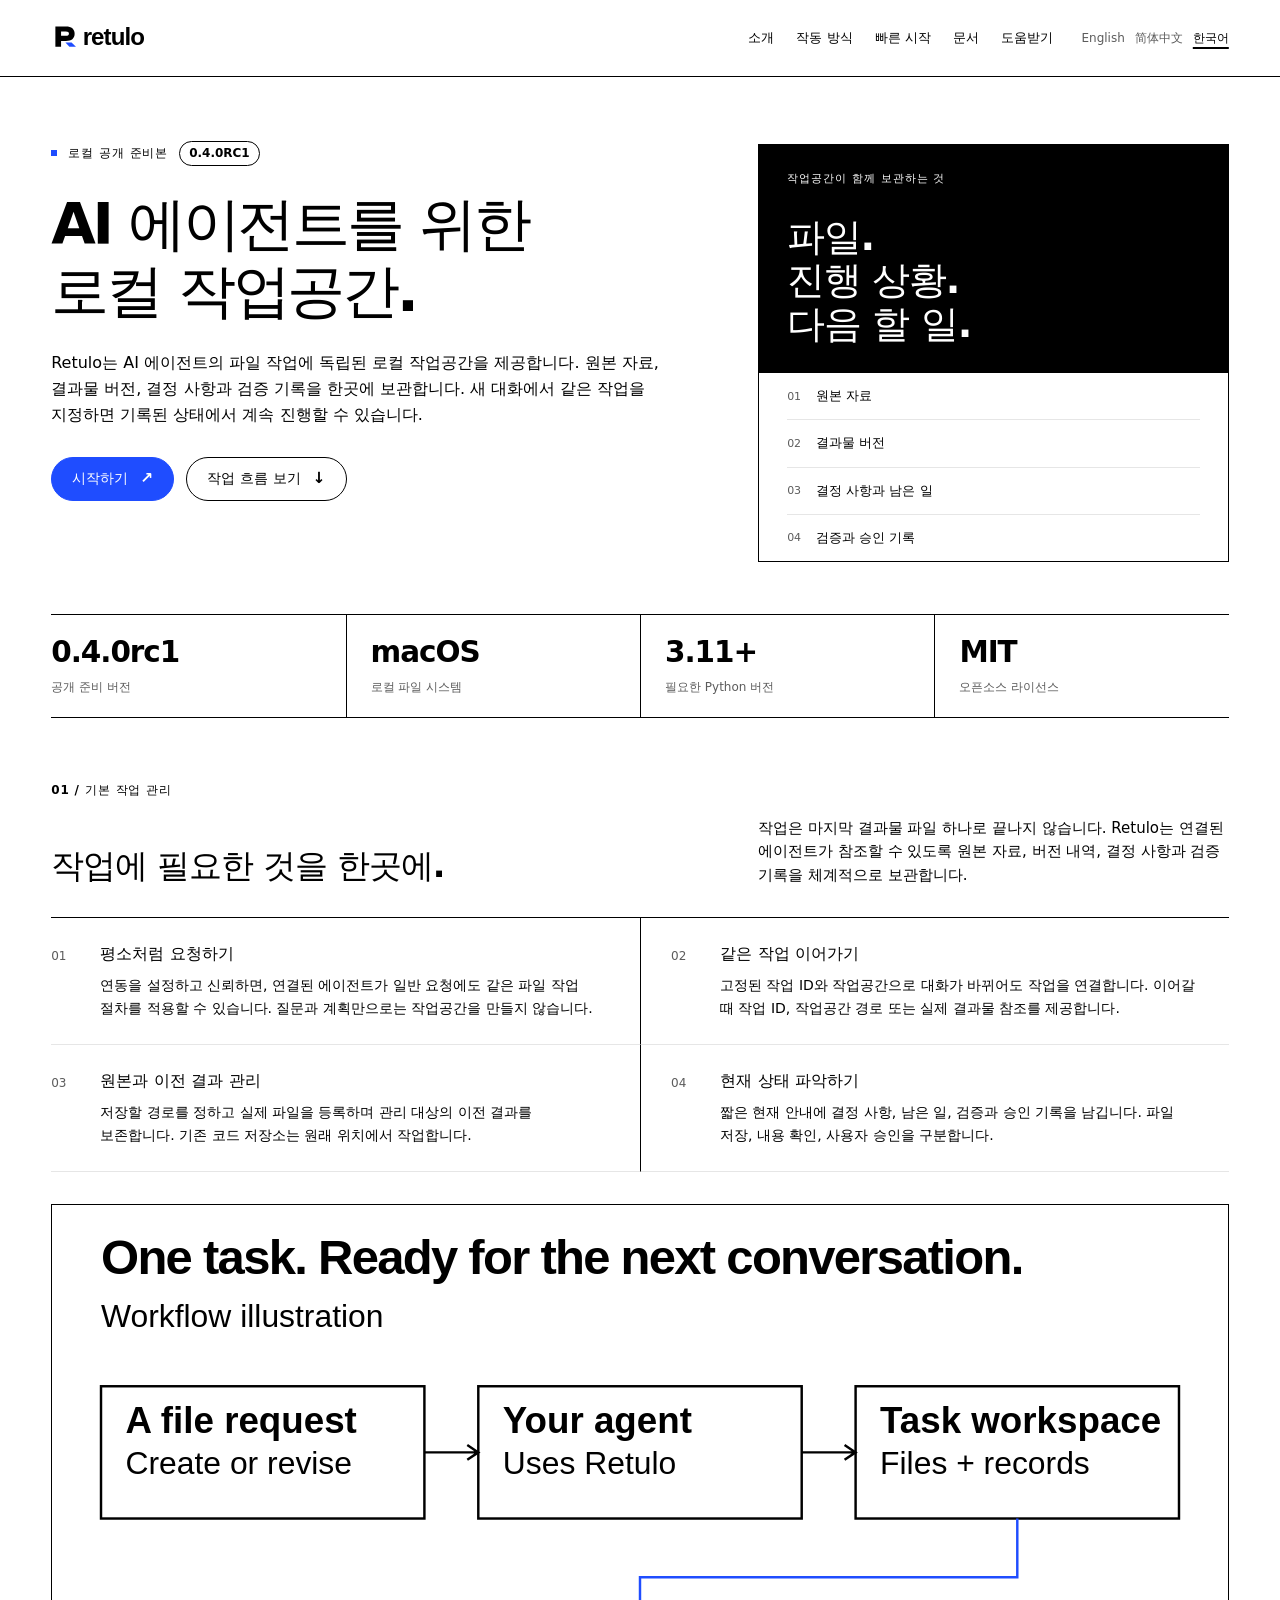
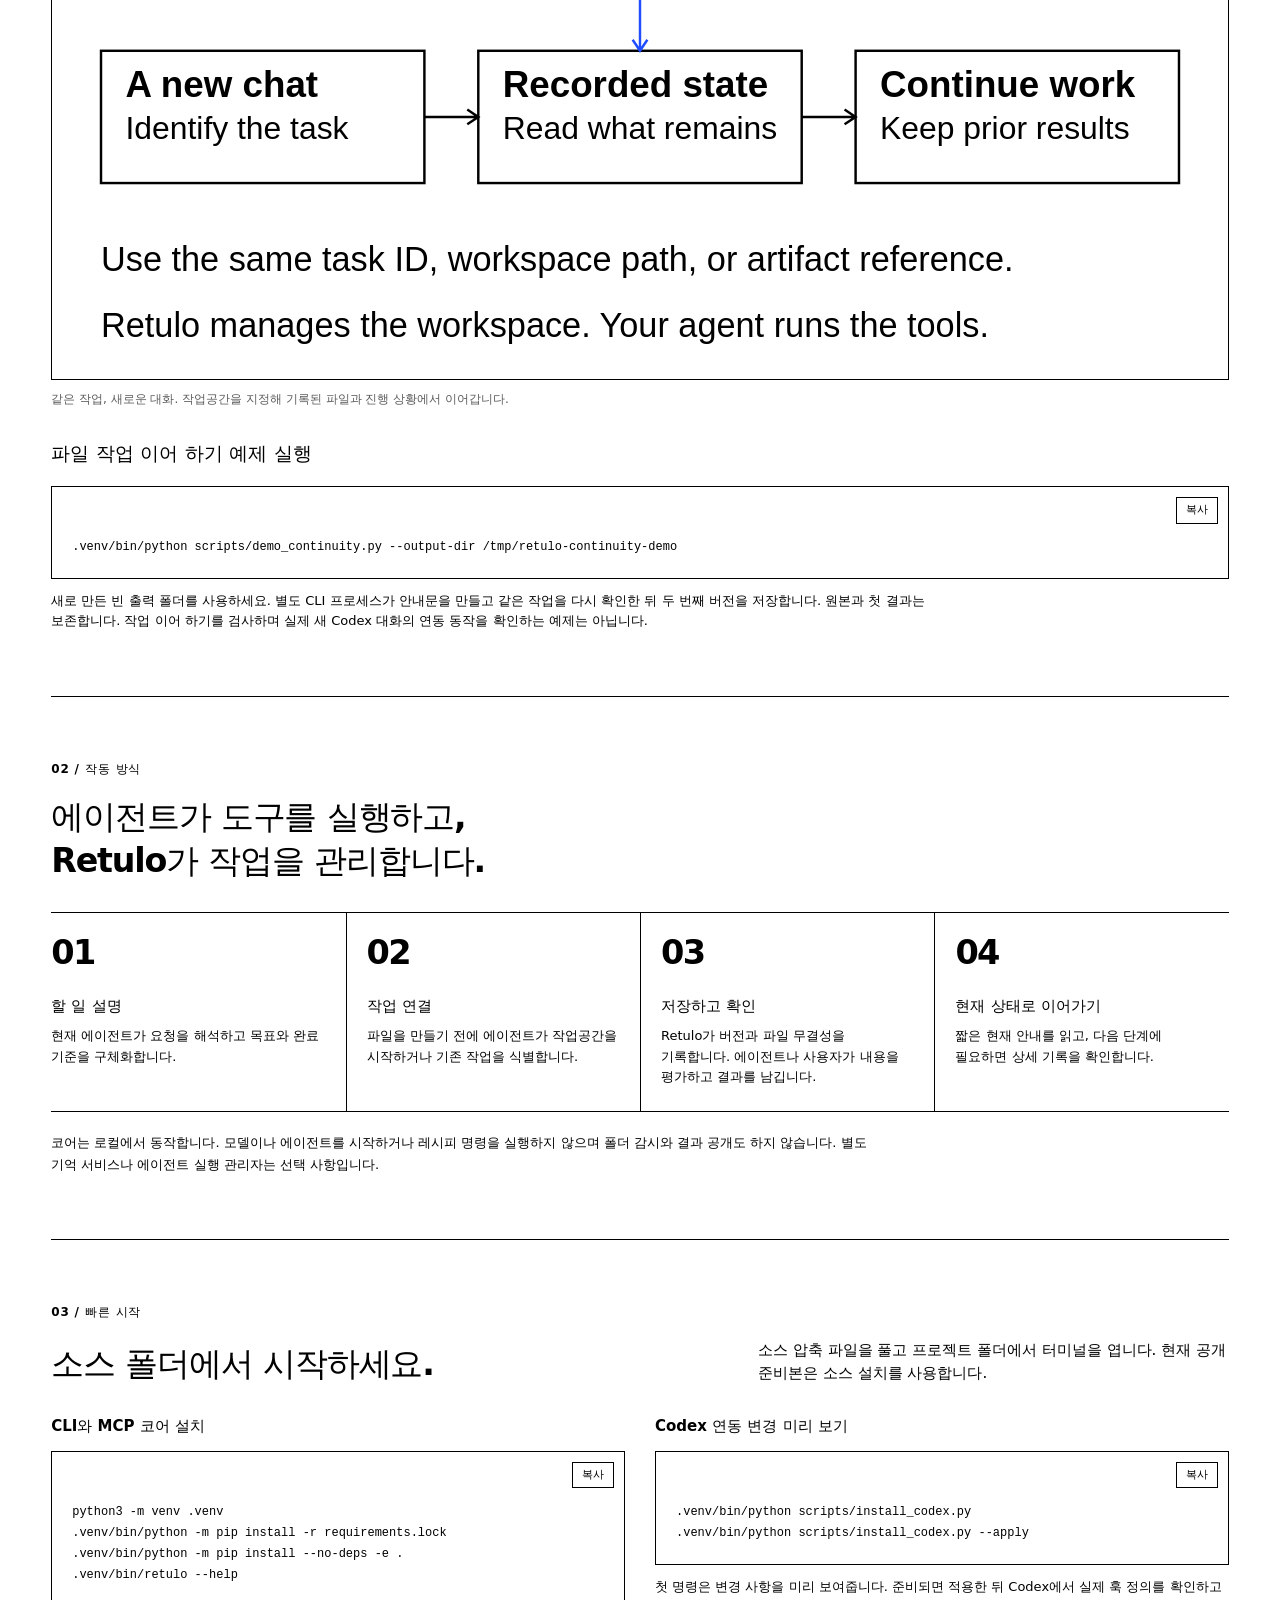
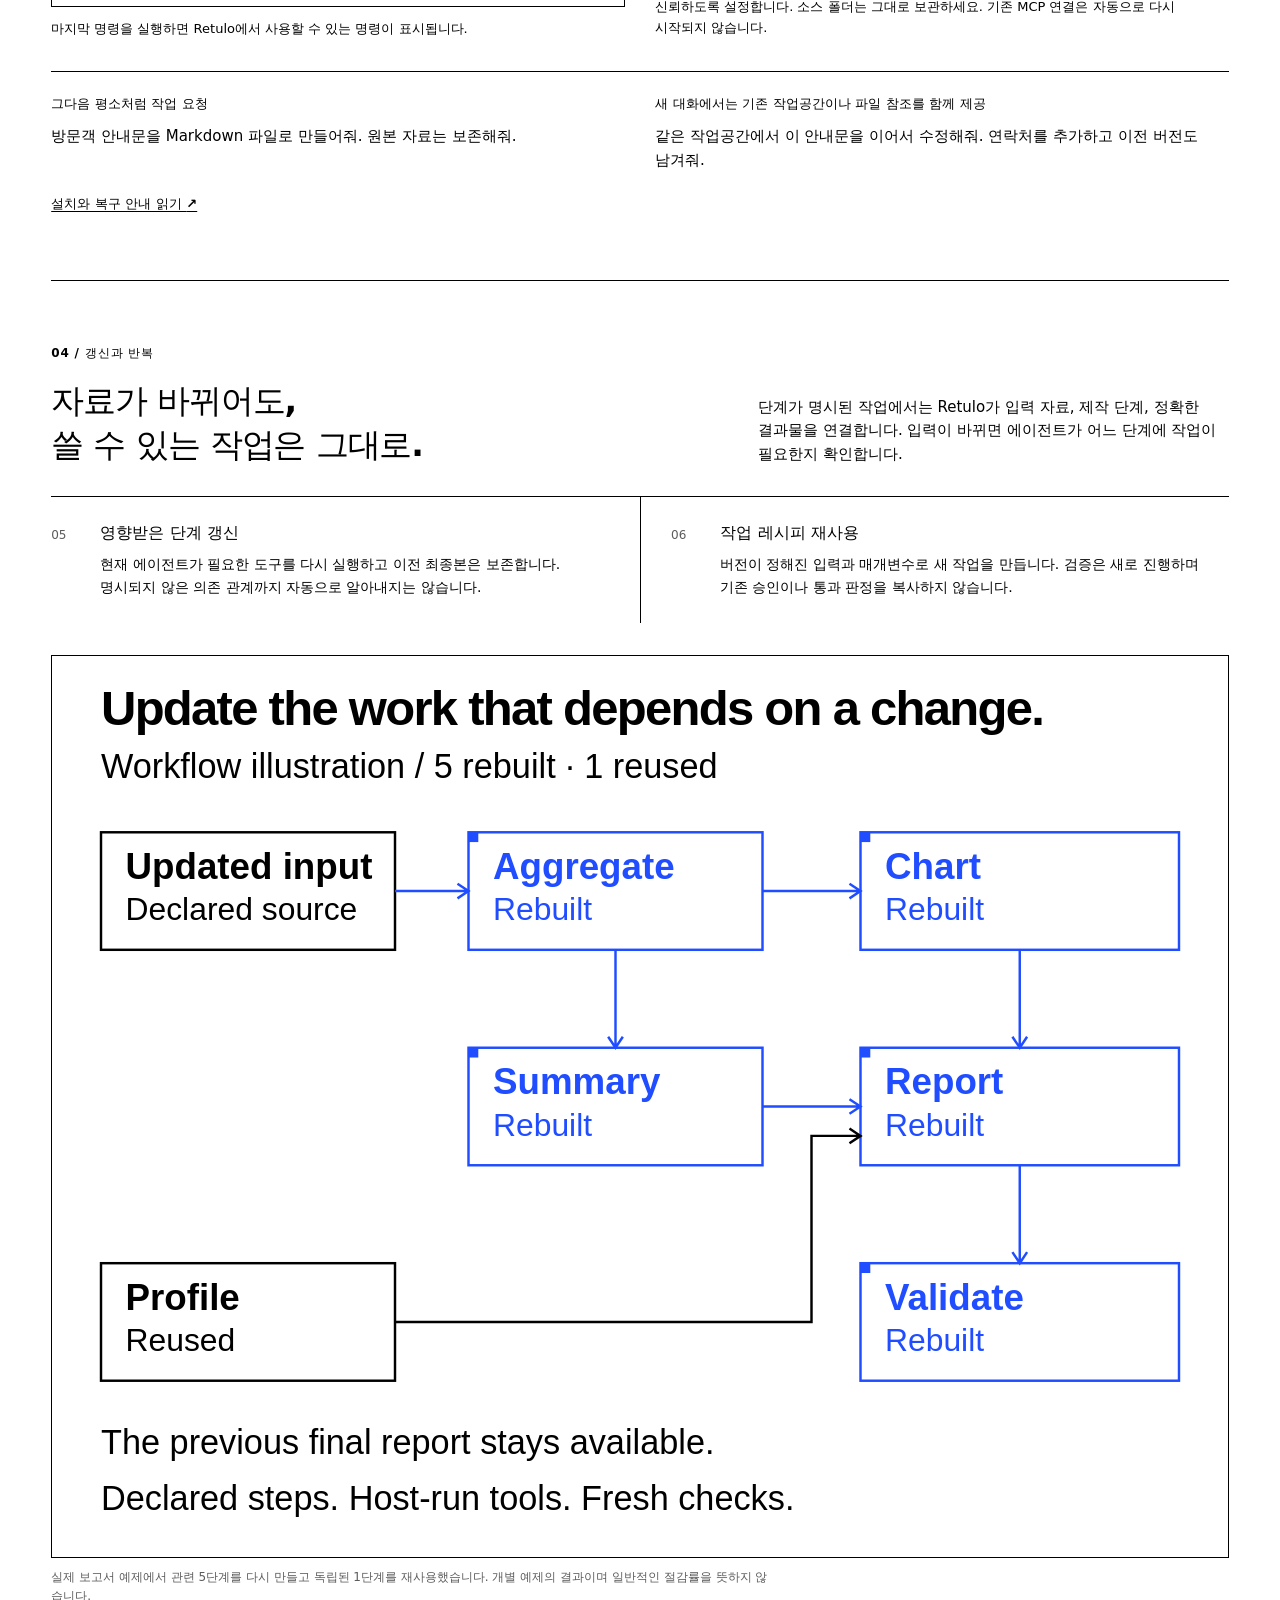
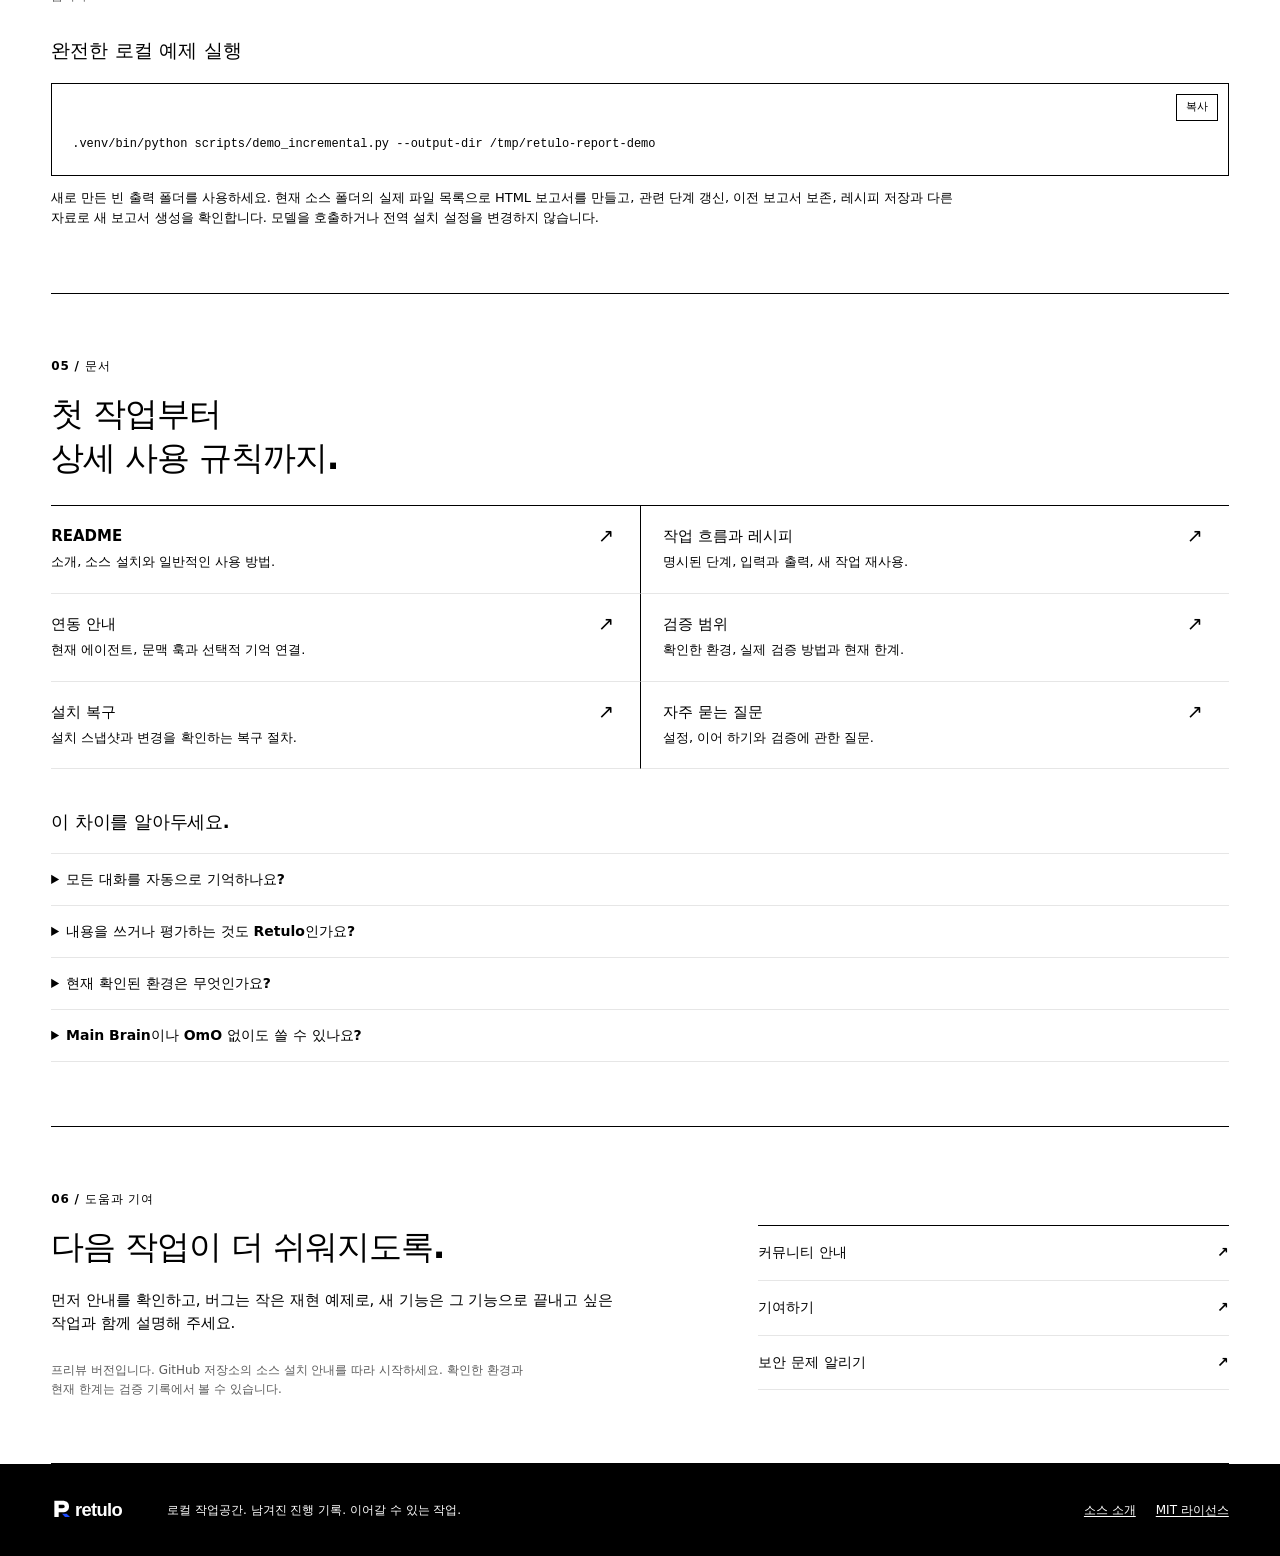
==== site/ko/index.html @ 85da5071 "Publish Retulo 0.4.0rc1: durable workspaces, incremental workflows and recipes" ====
<!doctype html>
<html lang="ko">
<head>
  <meta charset="utf-8">
  <meta name="viewport" content="width=device-width,initial-scale=1">
  <title>Retulo — AI 에이전트를 위한 로컬 작업공간</title>
  <meta name="description" content="원본 자료와 파일 버전, 결정 사항, 진행 기록을 함께 관리합니다. 새 대화에서 같은 작업을 이어가고 작업 절차를 갱신하거나 재사용합니다.">
  <meta name="color-scheme" content="light">
  <meta property="og:title" content="Retulo — AI 에이전트를 위한 로컬 작업공간">
  <meta property="og:description" content="원본 자료와 파일 버전, 결정 사항, 진행 기록을 함께 관리합니다. 새 대화에서 같은 작업을 이어가고 작업 절차를 갱신하거나 재사용합니다.">
  <meta property="og:type" content="website">
  <meta property="og:site_name" content="Retulo">
  <link rel="icon" type="image/svg+xml" href="../../assets/brand/symbol.svg">
  <link rel="stylesheet" href="../styles.css?v=859941131af3">
  <script defer src="../app.js?v=313cf9c6bd0a"></script>
</head>
<body>
<a class="skip-link" href="#main">본문으로 건너뛰기</a>
<header class="site-header"><div class="header-inner wrap">
  <a class="brand" href="#overview" aria-label="Retulo"><img src="../../assets/brand/wordmark-light.svg" alt="Retulo" width="126" height="36"></a>
  <nav class="top-nav" aria-label="소개"><a href="#overview">소개</a><a href="#how-it-works">작동 방식</a><a href="#quick-start">빠른 시작</a><a href="#documentation">문서</a><a href="#help">도움받기</a></nav>
  <nav class="languages" aria-label="Language"><a href="../index.html" lang="en" hreflang="en">English</a><a href="../zh-CN/index.html" lang="zh-CN" hreflang="zh-CN">简体中文</a><a href="../ko/index.html" lang="ko" hreflang="ko" aria-current="page">한국어</a></nav>
</div></header>
<main id="main" class="wrap">
  <section class="hero" id="overview" aria-labelledby="hero-title">
    <div><p class="eyebrow"><span class="status-dot" aria-hidden="true"></span>로컬 공개 준비본<span class="version-tag">0.4.0rc1</span></p>
      <h1 id="hero-title">AI 에이전트를 위한<br>로컬 작업공간.</h1><p class="hero-intro">Retulo는 AI 에이전트의 파일 작업에 독립된 로컬 작업공간을 제공합니다. 원본 자료, 결과물 버전, 결정 사항과 검증 기록을 한곳에 보관합니다. 새 대화에서 같은 작업을 지정하면 기록된 상태에서 계속 진행할 수 있습니다.</p>
      <div class="hero-actions"><a class="button primary" href="#quick-start">시작하기<span class="arrow" aria-hidden="true">↗</span></a><a class="button" href="#how-it-works">작업 흐름 보기<span class="arrow" aria-hidden="true">↓</span></a></div>
    </div>
    <aside class="workspace-ledger" aria-label="작업공간이 함께 보관하는 것"><div class="ledger-top"><p>작업공간이 함께 보관하는 것</p><h2>파일.<br>진행 상황.<br>다음 할 일.</h2></div><div class="ledger-lines"><div class="ledger-line"><span>01</span><span>원본 자료</span></div><div class="ledger-line"><span>02</span><span>결과물 버전</span></div><div class="ledger-line"><span>03</span><span>결정 사항과 남은 일</span></div><div class="ledger-line"><span>04</span><span>검증과 승인 기록</span></div></div></aside>
  </section>
  <div class="facts" aria-label="Retulo 0.4.0rc1"><div class="fact"><strong>0.4.0rc1</strong><span>공개 준비 버전</span></div><div class="fact"><strong>macOS</strong><span>로컬 파일 시스템</span></div><div class="fact"><strong>3.11+</strong><span>필요한 Python 버전</span></div><div class="fact"><strong>MIT</strong><span>오픈소스 라이선스</span></div></div>
  <section class="section" aria-labelledby="foundation-title">
    <p class="section-label">01 / 기본 작업 관리</p><div class="section-heading"><h2 id="foundation-title">작업에 필요한 것을 한곳에.</h2><p>작업은 마지막 결과물 파일 하나로 끝나지 않습니다. Retulo는 연결된 에이전트가 참조할 수 있도록 원본 자료, 버전 내역, 결정 사항과 검증 기록을 체계적으로 보관합니다.</p></div>
    <div class="features"><article class="feature"><span class="feature-number">01</span><div><h3>평소처럼 요청하기</h3><p>연동을 설정하고 신뢰하면, 연결된 에이전트가 일반 요청에도 같은 파일 작업 절차를 적용할 수 있습니다. 질문과 계획만으로는 작업공간을 만들지 않습니다.</p></div></article><article class="feature"><span class="feature-number">02</span><div><h3>같은 작업 이어가기</h3><p>고정된 작업 ID와 작업공간으로 대화가 바뀌어도 작업을 연결합니다. 이어갈 때 작업 ID, 작업공간 경로 또는 실제 결과물 참조를 제공합니다.</p></div></article><article class="feature"><span class="feature-number">03</span><div><h3>원본과 이전 결과 관리</h3><p>저장할 경로를 정하고 실제 파일을 등록하며 관리 대상의 이전 결과를 보존합니다. 기존 코드 저장소는 원래 위치에서 작업합니다.</p></div></article><article class="feature"><span class="feature-number">04</span><div><h3>현재 상태 파악하기</h3><p>짧은 현재 안내에 결정 사항, 남은 일, 검증과 승인 기록을 남깁니다. 파일 저장, 내용 확인, 사용자 승인을 구분합니다.</p></div></article></div>
    <figure class="diagram"><img src="../../assets/demo/continuity.svg" alt="에이전트가 같은 작업이나 작업공간을 지정해 새 대화에서도 원본 자료, 결과물 버전과 진행 기록을 이어 사용하는 흐름." loading="lazy"><figcaption>같은 작업, 새로운 대화. 작업공간을 지정해 기록된 파일과 진행 상황에서 이어갑니다.</figcaption></figure>
    <div class="demo-code"><h3>파일 작업 이어 하기 예제 실행</h3><div class="code-frame">
      <button class="copy-button" type="button" data-copy="continuity-code" data-label="복사" data-copied="복사됨" data-failed="아래 명령을 선택해 복사하세요." hidden>복사</button>
      <pre><code id="continuity-code">.venv/bin/python scripts/demo_continuity.py --output-dir /tmp/retulo-continuity-demo</code></pre>
    </div><p>새로 만든 빈 출력 폴더를 사용하세요. 별도 CLI 프로세스가 안내문을 만들고 같은 작업을 다시 확인한 뒤 두 번째 버전을 저장합니다. 원본과 첫 결과는 보존합니다. 작업 이어 하기를 검사하며 실제 새 Codex 대화의 연동 동작을 확인하는 예제는 아닙니다.</p></div>
  </section>
  <section class="section" id="how-it-works" aria-labelledby="how-title">
    <p class="section-label">02 / 작동 방식</p><h2 class="single-heading" id="how-title">에이전트가 도구를 실행하고,<br>Retulo가 작업을 관리합니다.</h2><div class="how-steps"><article class="how-step"><span>01</span><h3>할 일 설명</h3><p>현재 에이전트가 요청을 해석하고 목표와 완료 기준을 구체화합니다.</p></article><article class="how-step"><span>02</span><h3>작업 연결</h3><p>파일을 만들기 전에 에이전트가 작업공간을 시작하거나 기존 작업을 식별합니다.</p></article><article class="how-step"><span>03</span><h3>저장하고 확인</h3><p>Retulo가 버전과 파일 무결성을 기록합니다. 에이전트나 사용자가 내용을 평가하고 결과를 남깁니다.</p></article><article class="how-step"><span>04</span><h3>현재 상태로 이어가기</h3><p>짧은 현재 안내를 읽고, 다음 단계에 필요하면 상세 기록을 확인합니다.</p></article></div><p class="note">코어는 로컬에서 동작합니다. 모델이나 에이전트를 시작하거나 레시피 명령을 실행하지 않으며 폴더 감시와 결과 공개도 하지 않습니다. 별도 기억 서비스나 에이전트 실행 관리자는 선택 사항입니다.</p>
  </section>
  <section class="section" id="quick-start" aria-labelledby="quick-title">
    <p class="section-label">03 / 빠른 시작</p><div class="section-heading"><h2 id="quick-title">소스 폴더에서 시작하세요.</h2><p>소스 압축 파일을 풀고 프로젝트 폴더에서 터미널을 엽니다. 현재 공개 준비본은 소스 설치를 사용합니다.</p></div>
    <div class="quickstart-grid"><div class="code-section"><h3>CLI와 MCP 코어 설치</h3><div class="code-frame">
      <button class="copy-button" type="button" data-copy="install-code" data-label="복사" data-copied="복사됨" data-failed="아래 명령을 선택해 복사하세요." hidden>복사</button>
      <pre><code id="install-code">python3 -m venv .venv
.venv/bin/python -m pip install -r requirements.lock
.venv/bin/python -m pip install --no-deps -e .
.venv/bin/retulo --help</code></pre>
    </div><p>마지막 명령을 실행하면 Retulo에서 사용할 수 있는 명령이 표시됩니다.</p></div><div class="code-section"><h3>Codex 연동 변경 미리 보기</h3><div class="code-frame">
      <button class="copy-button" type="button" data-copy="connect-code" data-label="복사" data-copied="복사됨" data-failed="아래 명령을 선택해 복사하세요." hidden>복사</button>
      <pre><code id="connect-code">.venv/bin/python scripts/install_codex.py
.venv/bin/python scripts/install_codex.py --apply</code></pre>
    </div><p>첫 명령은 변경 사항을 미리 보여줍니다. 준비되면 적용한 뒤 Codex에서 실제 훅 정의를 확인하고 신뢰하도록 설정합니다. 소스 폴더는 그대로 보관하세요. 기존 MCP 연결은 자동으로 다시 시작되지 않습니다.</p></div></div>
    <div class="request-examples"><div><h3>그다음 평소처럼 작업 요청</h3><blockquote>방문객 안내문을 Markdown 파일로 만들어줘. 원본 자료는 보존해줘.</blockquote></div><div><h3>새 대화에서는 기존 작업공간이나 파일 참조를 함께 제공</h3><blockquote>같은 작업공간에서 이 안내문을 이어서 수정해줘. 연락처를 추가하고 이전 버전도 남겨줘.</blockquote></div></div>
    <a class="text-link" href="../../docs/RESTORE.md">설치와 복구 안내 읽기 <span aria-hidden="true">↗</span></a>
  </section>
  <section class="section" id="examples" aria-labelledby="workflow-title">
    <p class="section-label">04 / 갱신과 반복</p><div class="section-heading"><h2 id="workflow-title">자료가 바뀌어도,<br>쓸 수 있는 작업은 그대로.</h2><p>단계가 명시된 작업에서는 Retulo가 입력 자료, 제작 단계, 정확한 결과물을 연결합니다. 입력이 바뀌면 에이전트가 어느 단계에 작업이 필요한지 확인합니다.</p></div>
    <div class="features workflow-features"><article class="feature"><span class="feature-number">05</span><div><h3>영향받은 단계 갱신</h3><p>현재 에이전트가 필요한 도구를 다시 실행하고 이전 최종본은 보존합니다. 명시되지 않은 의존 관계까지 자동으로 알아내지는 않습니다.</p></div></article><article class="feature"><span class="feature-number">06</span><div><h3>작업 레시피 재사용</h3><p>버전이 정해진 입력과 매개변수로 새 작업을 만듭니다. 검증은 새로 진행하며 기존 승인이나 통과 판정을 복사하지 않습니다.</p></div></article></div>
    <figure class="diagram"><img src="../../assets/demo/workflow.svg" alt="명시된 입력 변경으로 연결된 작업 단계가 갱신되고 독립된 단계는 재사용되며 이전 보고서도 보존되는 흐름." loading="lazy"><figcaption>실제 보고서 예제에서 관련 5단계를 다시 만들고 독립된 1단계를 재사용했습니다. 개별 예제의 결과이며 일반적인 절감률을 뜻하지 않습니다.</figcaption></figure>
    <div class="demo-code"><h3>완전한 로컬 예제 실행</h3><div class="code-frame">
      <button class="copy-button" type="button" data-copy="demo-code" data-label="복사" data-copied="복사됨" data-failed="아래 명령을 선택해 복사하세요." hidden>복사</button>
      <pre><code id="demo-code">.venv/bin/python scripts/demo_incremental.py --output-dir /tmp/retulo-report-demo</code></pre>
    </div><p>새로 만든 빈 출력 폴더를 사용하세요. 현재 소스 폴더의 실제 파일 목록으로 HTML 보고서를 만들고, 관련 단계 갱신, 이전 보고서 보존, 레시피 저장과 다른 자료로 새 보고서 생성을 확인합니다. 모델을 호출하거나 전역 설치 설정을 변경하지 않습니다.</p></div>
  </section>
  <section class="section" id="documentation" aria-labelledby="docs-title">
    <p class="section-label">05 / 문서</p><h2 class="single-heading" id="docs-title">첫 작업부터<br>상세 사용 규칙까지.</h2>
    <ul class="document-list"><li><a href="../../README.ko.md"><span><strong>README</strong><small>소개, 소스 설치와 일반적인 사용 방법.</small></span><span class="arrow" aria-hidden="true">↗</span></a></li><li><a href="../../docs/WORKFLOWS.md"><span><strong>작업 흐름과 레시피</strong><small>명시된 단계, 입력과 출력, 새 작업 재사용.</small></span><span class="arrow" aria-hidden="true">↗</span></a></li><li><a href="../../docs/INTEGRATIONS.md"><span><strong>연동 안내</strong><small>현재 에이전트, 문맥 훅과 선택적 기억 연결.</small></span><span class="arrow" aria-hidden="true">↗</span></a></li><li><a href="../../docs/QUALIFICATION.md"><span><strong>검증 범위</strong><small>확인한 환경, 실제 검증 방법과 현재 한계.</small></span><span class="arrow" aria-hidden="true">↗</span></a></li><li><a href="../../docs/RESTORE.md"><span><strong>설치 복구</strong><small>설치 스냅샷과 변경을 확인하는 복구 절차.</small></span><span class="arrow" aria-hidden="true">↗</span></a></li><li><a href="../../docs/FAQ.md"><span><strong>자주 묻는 질문</strong><small>설정, 이어 하기와 검증에 관한 질문.</small></span><span class="arrow" aria-hidden="true">↗</span></a></li></ul><div class="faq"><h3>이 차이를 알아두세요.</h3><details><summary>모든 대화를 자동으로 기억하나요?</summary><p>Retulo는 관리하는 작업, 파일과 진행 상황을 기록합니다. 다른 대화에서 이어갈 때 같은 작업이나 작업공간을 지정합니다. 코어가 전달받지 않은 대화를 복원하지는 않습니다.</p></details><details><summary>내용을 쓰거나 평가하는 것도 Retulo인가요?</summary><p>현재 에이전트가 요청을 해석하고 도구를 실행합니다. Retulo는 작업공간을 관리하고 파일 무결성, 검증과 승인을 기록합니다. 검증 기록만으로 내용의 품질이 보장되는 것은 아닙니다.</p></details><details><summary>현재 확인된 환경은 무엇인가요?</summary><p>macOS의 로컬 파일 시스템과 Python 3.11 이상이 검증 대상입니다. 다른 운영체제, 네트워크 저장소, 여러 호스트와 다른 클라이언트는 별도 검증이 필요합니다.</p></details><details><summary>Main Brain이나 OmO 없이도 쓸 수 있나요?</summary><p>네. 코어는 기억 서비스나 별도의 에이전트 실행 관리자 없이 사용할 수 있습니다. 이들은 선택적인 연결입니다.</p></details></div>
  </section>
  <section class="section" id="help" aria-labelledby="help-title">
    <p class="section-label">06 / 도움과 기여</p><div class="help-layout"><div><h2 class="single-heading" id="help-title">다음 작업이 더 쉬워지도록.</h2><p>먼저 안내를 확인하고, 버그는 작은 재현 예제로, 새 기능은 그 기능으로 끝내고 싶은 작업과 함께 설명해 주세요.</p><p class="publication-note">프리뷰 버전입니다. GitHub 저장소의 소스 설치 안내를 따라 시작하세요. 확인한 환경과 현재 한계는 검증 기록에서 볼 수 있습니다.</p></div><nav class="help-links" aria-label="도움받기"><a href="../../docs/COMMUNITY.md">커뮤니티 안내<span aria-hidden="true">↗</span></a><a href="../../CONTRIBUTING.md">기여하기<span aria-hidden="true">↗</span></a><a href="../../SECURITY.md">보안 문제 알리기<span aria-hidden="true">↗</span></a></nav></div>
  </section>
</main>
<footer class="site-footer"><div class="footer-inner wrap"><div class="footer-brand"><img src="../../assets/brand/wordmark-dark.svg" alt="Retulo" width="96" height="30"><p>로컬 작업공간. 남겨진 진행 기록. 이어갈 수 있는 작업.</p></div><div class="footer-links"><a href="../../README.md">소스 소개</a><a href="../../LICENSE">MIT 라이선스</a></div></div></footer>
<p class="visually-hidden" id="copy-status" role="status" aria-live="polite"></p>
</body>
</html>
---- site/styles.css ----
:root{color-scheme:light;--paper:#fff;--ink:#000;--muted:#5c5c5c;--signal:#1f4dff;--rule:#000;--soft-rule:#e6e6e6;font-family:Inter,-apple-system,BlinkMacSystemFont,"Segoe UI","Noto Sans SC","Apple SD Gothic Neo",system-ui,sans-serif;font-synthesis:none;font-size:16px;line-height:1.55}*{box-sizing:border-box}html{scroll-behavior:smooth;scroll-padding-top:6rem}body{margin:0;background:var(--paper);color:var(--ink)}a{color:inherit;text-decoration-thickness:1px;text-underline-offset:.2em}a:hover{text-decoration-color:var(--signal)}button,input{font:inherit}button,a{-webkit-tap-highlight-color:transparent}a:focus-visible,button:focus-visible,summary:focus-visible{outline:3px solid var(--signal);outline-offset:5px}img{max-width:100%;height:auto;display:block}.wrap{width:min(1240px,100% - clamp(40px,8vw,112px));margin-inline:auto}.skip-link{position:absolute;left:20px;top:-100px;z-index:9;background:var(--paper);border:1px solid var(--ink);padding:10px 16px}.skip-link:focus{top:10px}.site-header{border-bottom:1px solid var(--rule);background:var(--paper)}.header-inner{min-height:76px;display:flex;align-items:center;gap:28px}.brand{width:126px;flex:0 0 126px;text-decoration:none}.brand img{width:126px;max-height:36px}.top-nav{display:flex;align-items:center;gap:22px;margin-left:auto;font-size:.8125rem;font-weight:600;white-space:nowrap}.top-nav a{text-decoration:none}.top-nav a:hover{color:var(--signal)}.languages{display:flex;gap:10px;font-size:.75rem;white-space:nowrap}.languages a{padding:5px 0;text-decoration:none;color:var(--muted)}.languages a[aria-current=page]{color:var(--ink);text-decoration:underline;text-decoration-thickness:2px;text-underline-offset:5px}.hero{display:grid;grid-template-columns:minmax(0,7fr) minmax(0,5fr);gap:48px;align-items:start;padding-block:64px 52px}.eyebrow,.section-label{font-size:.75rem;line-height:1.4;font-weight:650;letter-spacing:.07em;text-transform:uppercase}.eyebrow{display:flex;align-items:center;gap:11px;margin:0 0 25px}.status-dot{width:6px;height:6px;background:var(--signal);display:inline-block}.version-tag{border:1px solid var(--ink);border-radius:999px;padding:3px 9px;letter-spacing:0;font-variant-numeric:tabular-nums}.hero h1{font-size:clamp(2.4rem,4.5vw,4rem);letter-spacing:-.045em;line-height:1.05;font-weight:700;margin:0 0 24px;max-width:13ch}.hero-intro{font-size:1rem;line-height:1.65;max-width:62ch;margin:0}.hero-actions{display:flex;flex-wrap:wrap;gap:12px;margin-top:28px}.button{display:inline-flex;align-items:center;justify-content:center;gap:12px;min-height:44px;padding:10px 20px;border:1px solid var(--ink);border-radius:999px;text-decoration:none;font-size:.875rem;font-weight:600;line-height:1.4;transition:background-color 120ms ease-out,color 120ms ease-out}.button:hover{background:var(--ink);color:var(--paper);text-decoration:none}.button.primary{background:var(--signal);border-color:var(--signal);color:#fff}.button.primary:hover{background:var(--ink);border-color:var(--ink)}.arrow{font-size:1.1em;line-height:1}.workspace-ledger{margin-top:3px;border:1px solid var(--ink)}.ledger-top{padding:25px 28px 28px;background:var(--ink);color:var(--paper)}.ledger-top p{margin:0 0 28px;font-size:.6875rem;font-weight:600;letter-spacing:.09em}.ledger-top h2{margin:0;font-weight:600;font-size:clamp(1.8rem,3vw,2.6rem);line-height:1.13;letter-spacing:-.035em}.ledger-lines{padding:0 28px}.ledger-line{display:flex;align-items:center;gap:15px;padding:13px 0;border-top:1px solid var(--soft-rule);font-size:.8125rem}.ledger-line:first-child{border-top:0}.ledger-line span:first-child{font-size:.6875rem;font-variant-numeric:tabular-nums;color:var(--muted)}.facts{display:grid;grid-template-columns:repeat(4,minmax(0,1fr));border-top:1px solid var(--ink);border-bottom:1px solid var(--ink)}.fact{padding:21px 24px 21px 0}.fact+.fact{border-left:1px solid var(--ink);padding-left:24px}.fact strong{display:block;font-size:clamp(1.65rem,2.3vw,2rem);line-height:1.15;letter-spacing:-.035em;font-weight:600;font-variant-numeric:tabular-nums}.fact span{display:block;margin-top:8px;font-size:.75rem;color:var(--muted)}.section{padding-block:64px;border-bottom:1px solid var(--rule)}.section-label{margin:0 0 18px}.section-heading{display:grid;grid-template-columns:minmax(0,7fr) minmax(0,5fr);gap:48px;align-items:end;margin-bottom:30px}.section-heading h2,.single-heading{font-size:clamp(1.6rem,2.6vw,2.35rem);font-weight:600;line-height:1.16;letter-spacing:-.035em;margin:0}.section-heading p{font-size:.9375rem;margin:0;max-width:56ch}.features{display:grid;grid-template-columns:repeat(2,minmax(0,1fr));border-top:1px solid var(--ink)}.feature{display:grid;grid-template-columns:35px minmax(0,1fr);gap:14px;padding:25px 30px 25px 0;border-bottom:1px solid var(--soft-rule)}.feature:nth-child(even){border-left:1px solid var(--ink);padding-left:30px}.feature-number{font-size:.75rem;font-variant-numeric:tabular-nums;color:var(--muted);padding-top:4px}.feature h3{font-size:1rem;line-height:1.4;font-weight:600;margin:0 0 9px}.feature p{font-size:.875rem;line-height:1.6;margin:0;max-width:62ch}.diagram{margin:32px 0 0}.diagram img{width:100%;border:1px solid var(--ink);background:#fff}.diagram figcaption{font-size:.75rem;color:var(--muted);margin-top:10px;max-width:94ch}.how-steps{display:grid;grid-template-columns:repeat(4,minmax(0,1fr));border-top:1px solid var(--ink);border-bottom:1px solid var(--ink);margin-top:30px}.how-step{padding:23px 20px 23px 0}.how-step+.how-step{border-left:1px solid var(--ink);padding-left:20px}.how-step>span{font-size:2.1rem;line-height:1;font-weight:600;letter-spacing:-.05em;font-variant-numeric:tabular-nums}.how-step h3{font-size:.9375rem;line-height:1.4;margin:24px 0 9px;font-weight:600}.how-step p{font-size:.8125rem;margin:0;line-height:1.6}.note{font-size:.8125rem;max-width:100ch;line-height:1.65;margin:20px 0 0}.quickstart-grid{display:grid;grid-template-columns:repeat(2,minmax(0,1fr));gap:30px}.code-section h3{font-size:.9375rem;font-weight:600;margin:0 0 12px}.code-frame{border:1px solid var(--ink);position:relative;background:var(--paper)}pre{margin:0;padding:50px 20px 20px;overflow-x:auto;white-space:pre;font-size:.75rem;line-height:1.75;tab-size:2;font-family:"SFMono-Regular",Consolas,"Liberation Mono",monospace;max-width:100%;scrollbar-width:thin}code{font-family:"SFMono-Regular",Consolas,"Liberation Mono",monospace;font-size:.92em}pre code{font-size:inherit}.copy-button{position:absolute;top:10px;right:10px;border:1px solid var(--ink);border-radius:0;background:var(--paper);color:var(--ink);padding:4px 9px;font-size:.6875rem;line-height:1.5;cursor:pointer;transition:background-color 120ms ease-out,color 120ms ease-out}.copy-button:hover{background:var(--ink);color:var(--paper)}.code-section>p{font-size:.8125rem;line-height:1.6;margin:12px 0 0;max-width:72ch}.request-examples{border-top:1px solid var(--ink);margin-top:32px;padding-top:22px;display:grid;grid-template-columns:1fr 1fr;gap:30px}.request-examples h3{font-size:.8125rem;line-height:1.5;margin:0 0 10px;font-weight:600}.request-examples blockquote{margin:0;font-size:.9375rem;line-height:1.6;max-width:62ch}.text-link{font-size:.8125rem;font-weight:600;display:inline-block;margin-top:22px}.workflow-features{margin-top:30px}.workflow-features .feature{border-bottom:0}.demo-code{margin-top:30px}.demo-code .code-frame{max-width:100%}.demo-code p{font-size:.8125rem;margin:12px 0 0;max-width:110ch}.document-list{list-style:none;margin:26px 0 0;padding:0;border-top:1px solid var(--ink);display:grid;grid-template-columns:repeat(2,minmax(0,1fr))}.document-list li{border-bottom:1px solid var(--soft-rule)}.document-list li:nth-child(even){border-left:1px solid var(--ink)}.document-list a{display:grid;grid-template-columns:minmax(0,1fr) 20px;gap:12px;padding:20px 22px 20px 0;text-decoration:none;height:100%;transition:background-color 120ms ease-out,color 120ms ease-out}.document-list li:nth-child(even) a{padding-left:22px}.document-list a:hover{background:var(--ink);color:var(--paper)}.document-list strong{display:block;font-size:.9375rem;line-height:1.4;font-weight:600}.document-list small{display:block;font-size:.8125rem;font-weight:400;line-height:1.6;margin-top:5px}.document-list .arrow{font-size:1.2rem;align-self:start}.faq{margin-top:40px}.faq>h3{font-size:1.125rem;line-height:1.4;font-weight:600;margin:0 0 18px;letter-spacing:-.015em}.faq details{border-top:1px solid var(--soft-rule);padding:15px 0}.faq details:last-child{border-bottom:1px solid var(--soft-rule)}.faq summary{cursor:pointer;font-size:.875rem;font-weight:600;line-height:1.5;padding-right:12px}.faq details p{font-size:.875rem;line-height:1.65;max-width:94ch;margin:13px 0 0}.help-layout{display:grid;grid-template-columns:minmax(0,7fr) minmax(0,5fr);gap:48px}.help-layout p{font-size:.9375rem;max-width:62ch;margin:20px 0 0}.help-links{display:flex;flex-direction:column;border-top:1px solid var(--ink)}.help-links a{padding:16px 0;border-bottom:1px solid var(--soft-rule);font-size:.875rem;font-weight:600;display:flex;justify-content:space-between;gap:20px;text-decoration:none}.help-links a:hover{color:var(--signal)}.publication-note{font-size:.75rem!important;line-height:1.6!important;color:var(--muted);margin-top:26px!important}.site-footer{background:var(--ink);color:var(--paper);padding-block:34px}.footer-inner{display:flex;gap:24px;align-items:center;justify-content:space-between}.footer-brand{display:flex;align-items:center;gap:20px}.footer-brand img{width:96px;max-height:31px}.footer-brand p{font-size:.75rem;margin:0;max-width:42ch}.footer-links{display:flex;gap:20px;font-size:.75rem;white-space:nowrap}.visually-hidden{position:absolute;width:1px;height:1px;margin:-1px;padding:0;overflow:hidden;clip:rect(0,0,0,0);white-space:nowrap;border:0}html[lang=zh-CN] h1{letter-spacing:-.04em;max-width:14ch;line-height:1.16}html[lang=ko] h1{letter-spacing:-.055em;max-width:17ch;line-height:1.17}html[lang=zh-CN] .section-heading h2,html[lang=ko] .section-heading h2,html[lang=zh-CN] .single-heading,html[lang=ko] .single-heading{line-height:1.3;word-break:keep-all}
@media(min-width:1100px){.site-header{position:sticky;top:0;z-index:5}}@media(max-width:1100px){.header-inner{gap:22px;flex-wrap:wrap;padding-block:18px}.top-nav{order:3;width:100%;margin:0;justify-content:space-between;gap:14px;padding-top:12px;border-top:1px solid var(--soft-rule)}.languages{margin-left:auto}.hero,.section-heading,.help-layout{gap:30px}.hero{padding-top:45px}.ledger-top{padding:24px}.ledger-lines{padding-inline:24px}.how-step{padding-right:14px}.how-step+.how-step{padding-left:14px}}@media(max-width:720px){html{scroll-padding-top:24px}.wrap{width:calc(100% - 40px)}.header-inner{min-height:0;padding-block:17px;gap:14px}.brand,.brand img{width:106px}.brand{flex-basis:106px}.languages{gap:12px;font-size:.6875rem}.top-nav{font-size:.75rem;gap:10px;overflow-wrap:anywhere}.top-nav a:nth-child(2){display:none}.hero{grid-template-columns:1fr;gap:32px;padding-block:37px}.hero h1{max-width:100%;font-size:clamp(2.45rem,9vw,3.65rem);margin-bottom:20px}.hero-intro{max-width:100%;font-size:.9375rem;line-height:1.7}.eyebrow{margin-bottom:23px;font-size:.6875rem}.workspace-ledger{display:grid;grid-template-columns:minmax(0,1fr) minmax(0,1fr);margin:0}.ledger-top{padding:20px}.ledger-top p{font-size:.5625rem;margin-bottom:23px}.ledger-top h2{font-size:clamp(1.5rem,6.4vw,2.2rem)}.ledger-lines{padding-inline:15px;align-self:center}.ledger-line{font-size:.6875rem;gap:10px;padding-block:10px}.ledger-line span:first-child{font-size:.625rem}.facts{grid-template-columns:repeat(2,minmax(0,1fr))}.fact{padding:19px 16px 19px 0}.fact+.fact{padding-left:18px}.fact:nth-child(3){border-left:0;border-top:1px solid var(--ink);padding-left:0}.fact:nth-child(4){border-top:1px solid var(--ink)}.fact strong{font-size:1.55rem}.fact span{font-size:.6875rem;margin-top:7px}.section{padding-block:44px}.section-label{font-size:.6875rem;margin-bottom:16px}.section-heading,.help-layout{grid-template-columns:1fr;gap:18px;margin-bottom:25px}.section-heading h2,.single-heading{font-size:1.85rem;line-height:1.16;max-width:100%}.section-heading p{font-size:.875rem;line-height:1.65}.features{grid-template-columns:1fr}.feature{padding:21px 0;grid-template-columns:24px minmax(0,1fr);gap:12px}.feature:nth-child(even){border-left:0;padding-left:0}.feature h3{font-size:.9375rem}.feature p{font-size:.8125rem;line-height:1.65}.diagram{margin-top:26px}.diagram figcaption{font-size:.6875rem;line-height:1.65}.how-steps{grid-template-columns:repeat(2,minmax(0,1fr));margin-top:26px}.how-step{padding:21px 16px 22px 0}.how-step+.how-step{padding-left:17px}.how-step:nth-child(3){border-left:0;border-top:1px solid var(--ink);padding-left:0}.how-step:nth-child(4){border-top:1px solid var(--ink)}.how-step>span{font-size:1.9rem}.how-step h3{font-size:.875rem;margin-top:20px}.how-step p{font-size:.75rem;line-height:1.65}.note{font-size:.75rem;line-height:1.7}.quickstart-grid,.request-examples{grid-template-columns:minmax(0,1fr);gap:26px}.code-section{min-width:0}.code-section h3{font-size:.875rem}pre{font-size:.6875rem;padding-inline:14px}.code-section>p,.demo-code p{font-size:.75rem;line-height:1.7}.request-examples{padding-top:22px;margin-top:27px}.request-examples h3{font-size:.75rem}.request-examples blockquote{font-size:.875rem}.workflow-features .feature:first-child{border-bottom:1px solid var(--soft-rule)}.document-list{grid-template-columns:1fr}.document-list li:nth-child(even){border-left:0}.document-list a,.document-list li:nth-child(even) a{padding:18px 0}.document-list strong{font-size:.875rem}.document-list small{font-size:.75rem}.faq{margin-top:32px}.faq>h3{font-size:1rem}.faq summary{font-size:.8125rem}.faq details p{font-size:.8125rem}.help-layout{margin-bottom:0}.help-layout p{font-size:.875rem;margin-top:17px}.help-links a{font-size:.8125rem}.publication-note{font-size:.6875rem!important}.footer-inner{flex-direction:column;align-items:flex-start;gap:22px}.footer-brand{align-items:flex-start;gap:18px}.footer-brand p{font-size:.6875rem;max-width:30ch}.footer-links{font-size:.6875rem;flex-wrap:wrap}.button{font-size:.8125rem;padding-inline:17px}.text-link{font-size:.75rem}html[lang=zh-CN] h1{font-size:clamp(2.25rem,8vw,3.5rem)}html[lang=ko] h1{font-size:clamp(2.1rem,7.4vw,3.2rem)}html[lang=ko] .section-heading h2,html[lang=zh-CN] .section-heading h2{font-size:1.75rem}}@media(max-width:380px){.wrap{width:calc(100% - 32px)}.top-nav{font-size:.6875rem}.brand,.brand img{width:94px}.brand{flex-basis:94px}.languages{gap:9px}.ledger-top{padding:17px}.ledger-lines{padding-inline:12px}.ledger-line{font-size:.625rem;gap:8px}.ledger-top p{font-size:.625rem}.hero h1{font-size:2.3rem}.button{font-size:.75rem;padding-inline:15px}}@media(prefers-reduced-motion:reduce){html{scroll-behavior:auto}*,*::before,*::after{transition:none!important;animation:none!important}}@media(pointer:coarse){.top-nav a,.languages a,.footer-links a{min-height:44px;display:inline-flex;align-items:center}.copy-button{min-height:44px;min-width:60px}}

html[lang=ko] p,html[lang=ko] blockquote,html[lang=ko] summary{word-break:keep-all;overflow-wrap:anywhere}
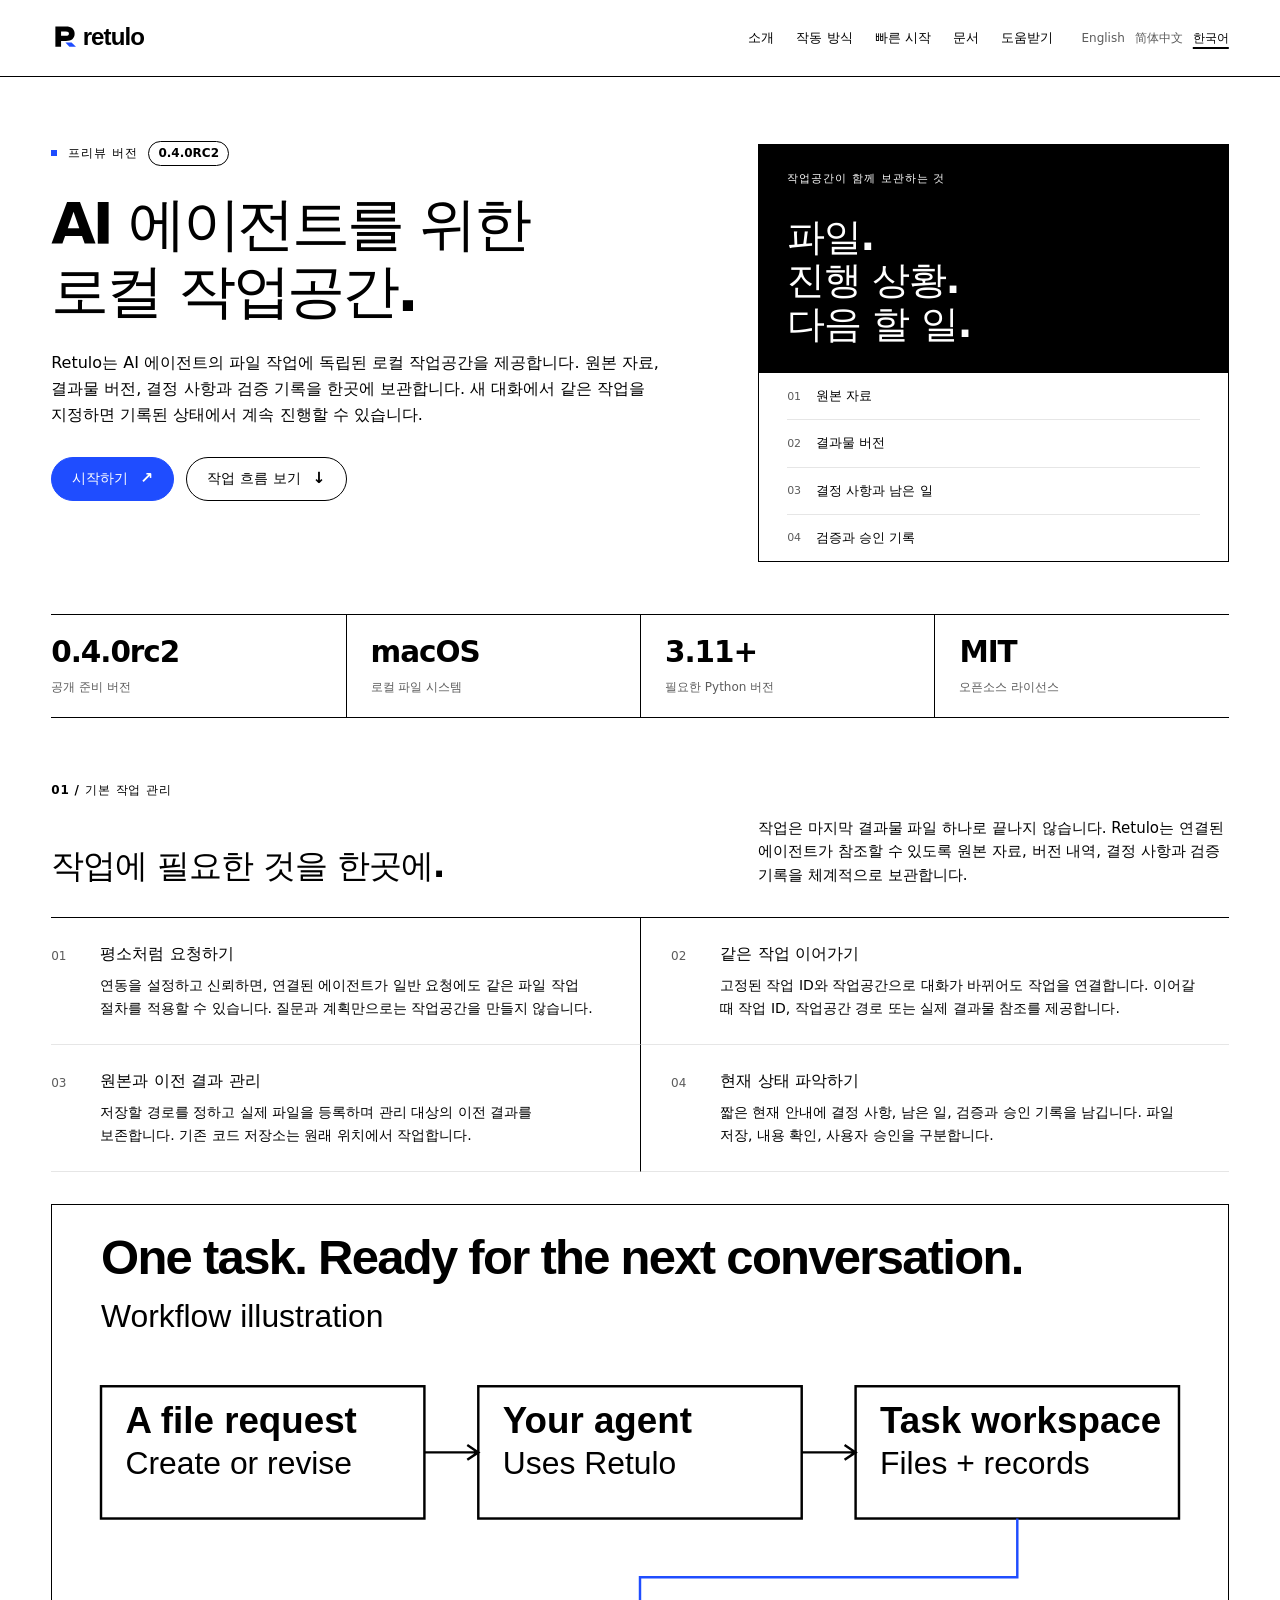
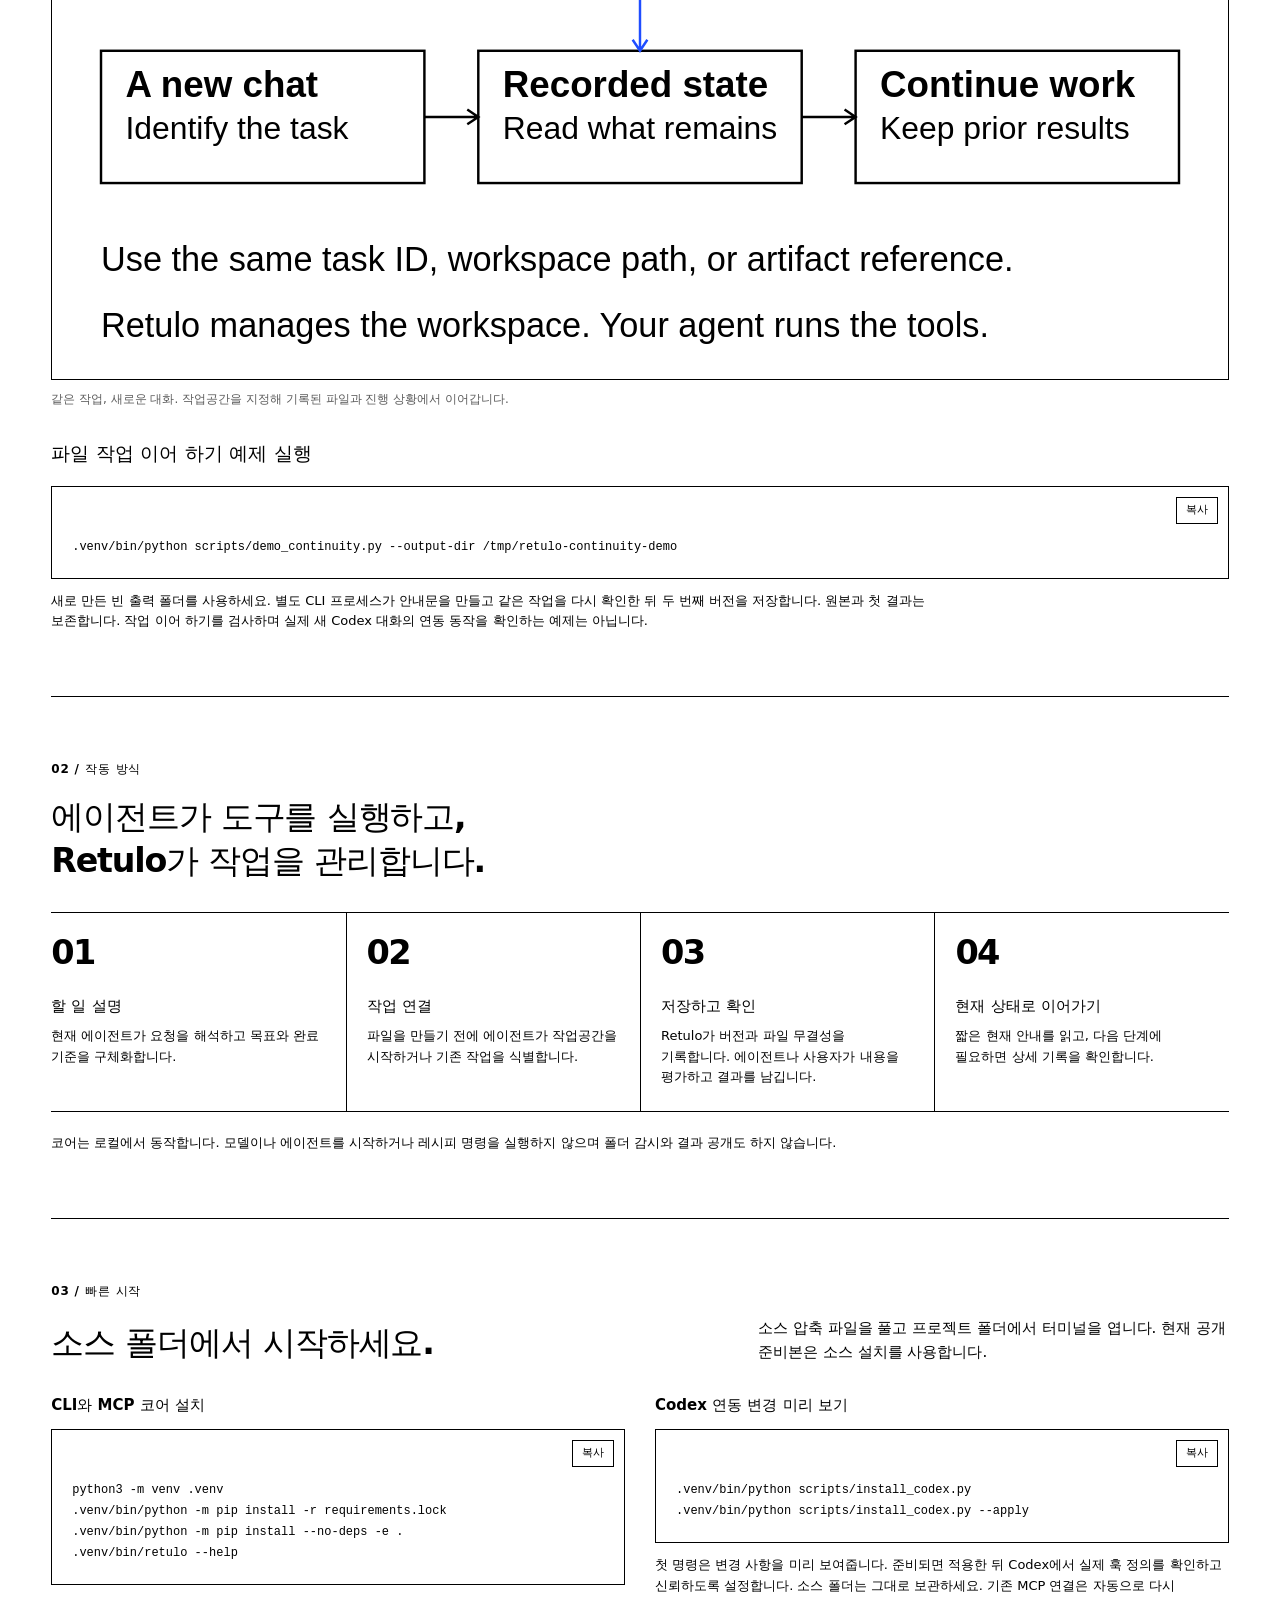
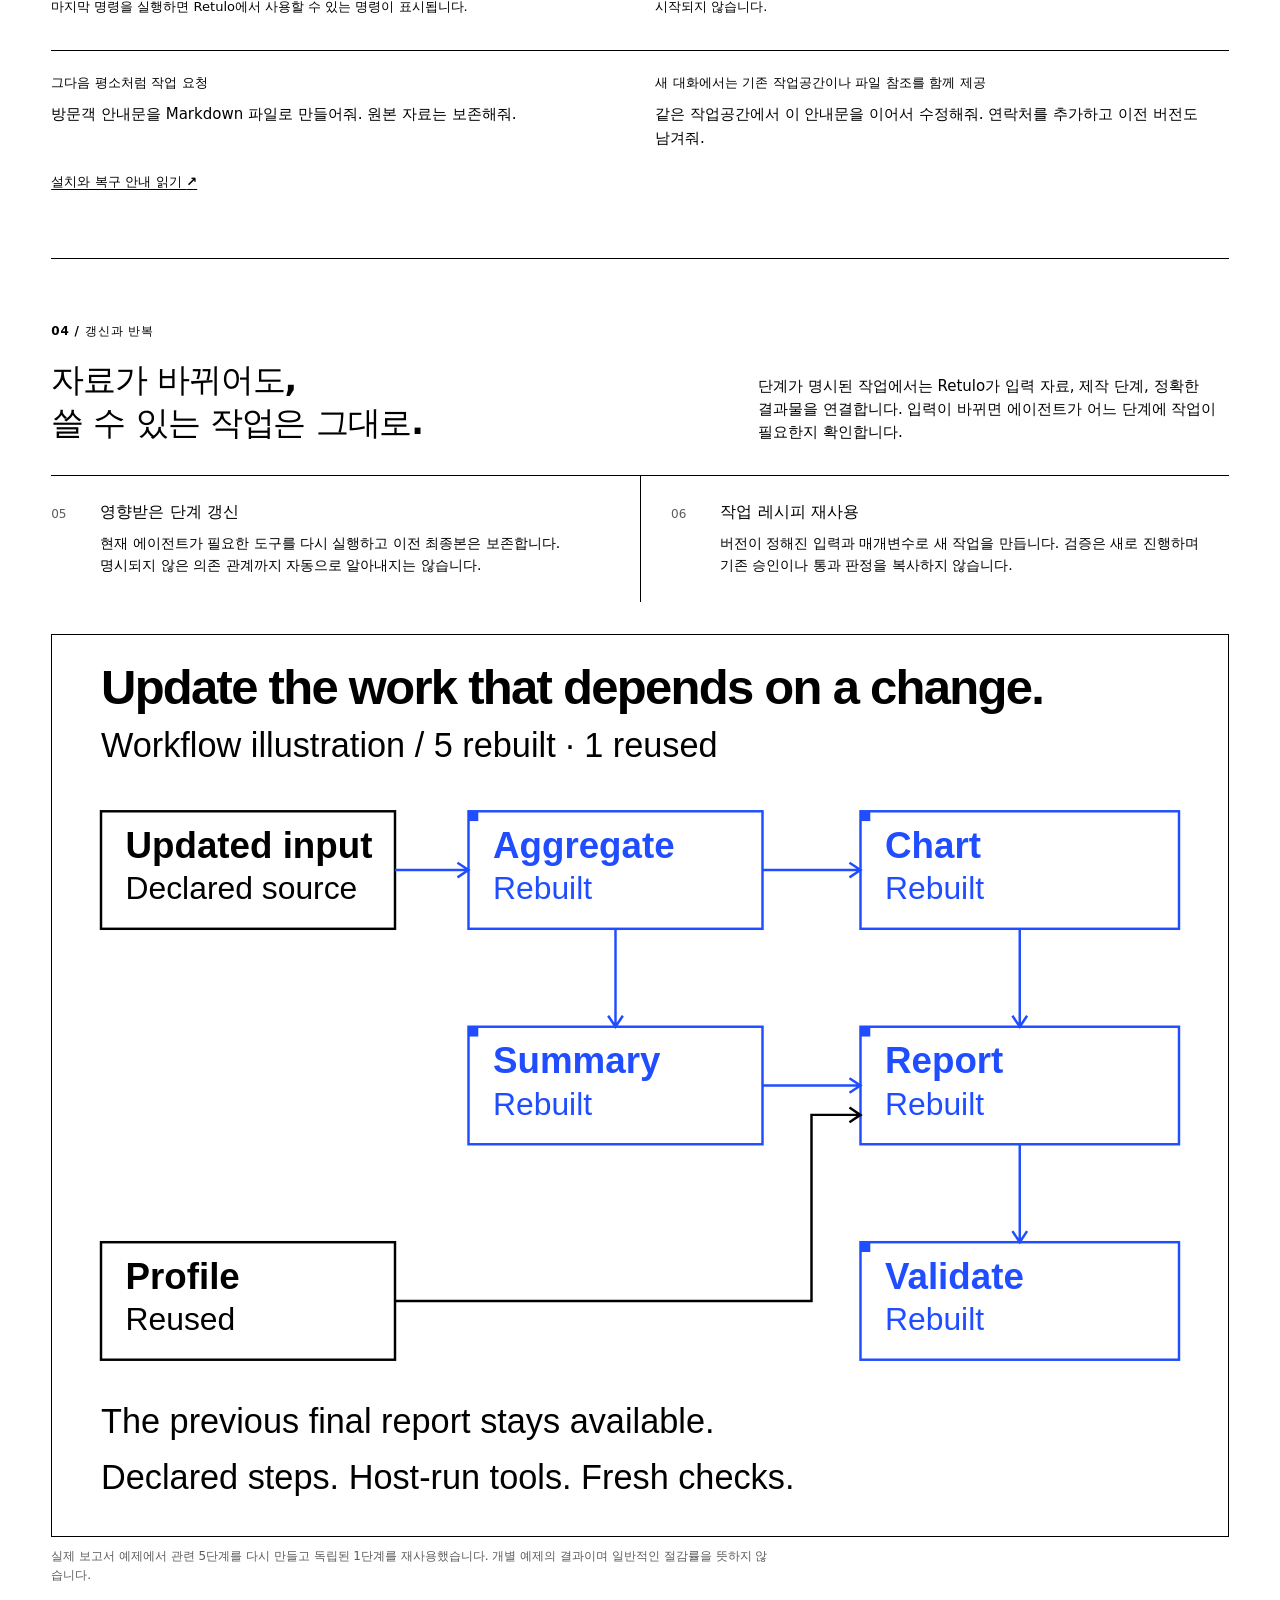
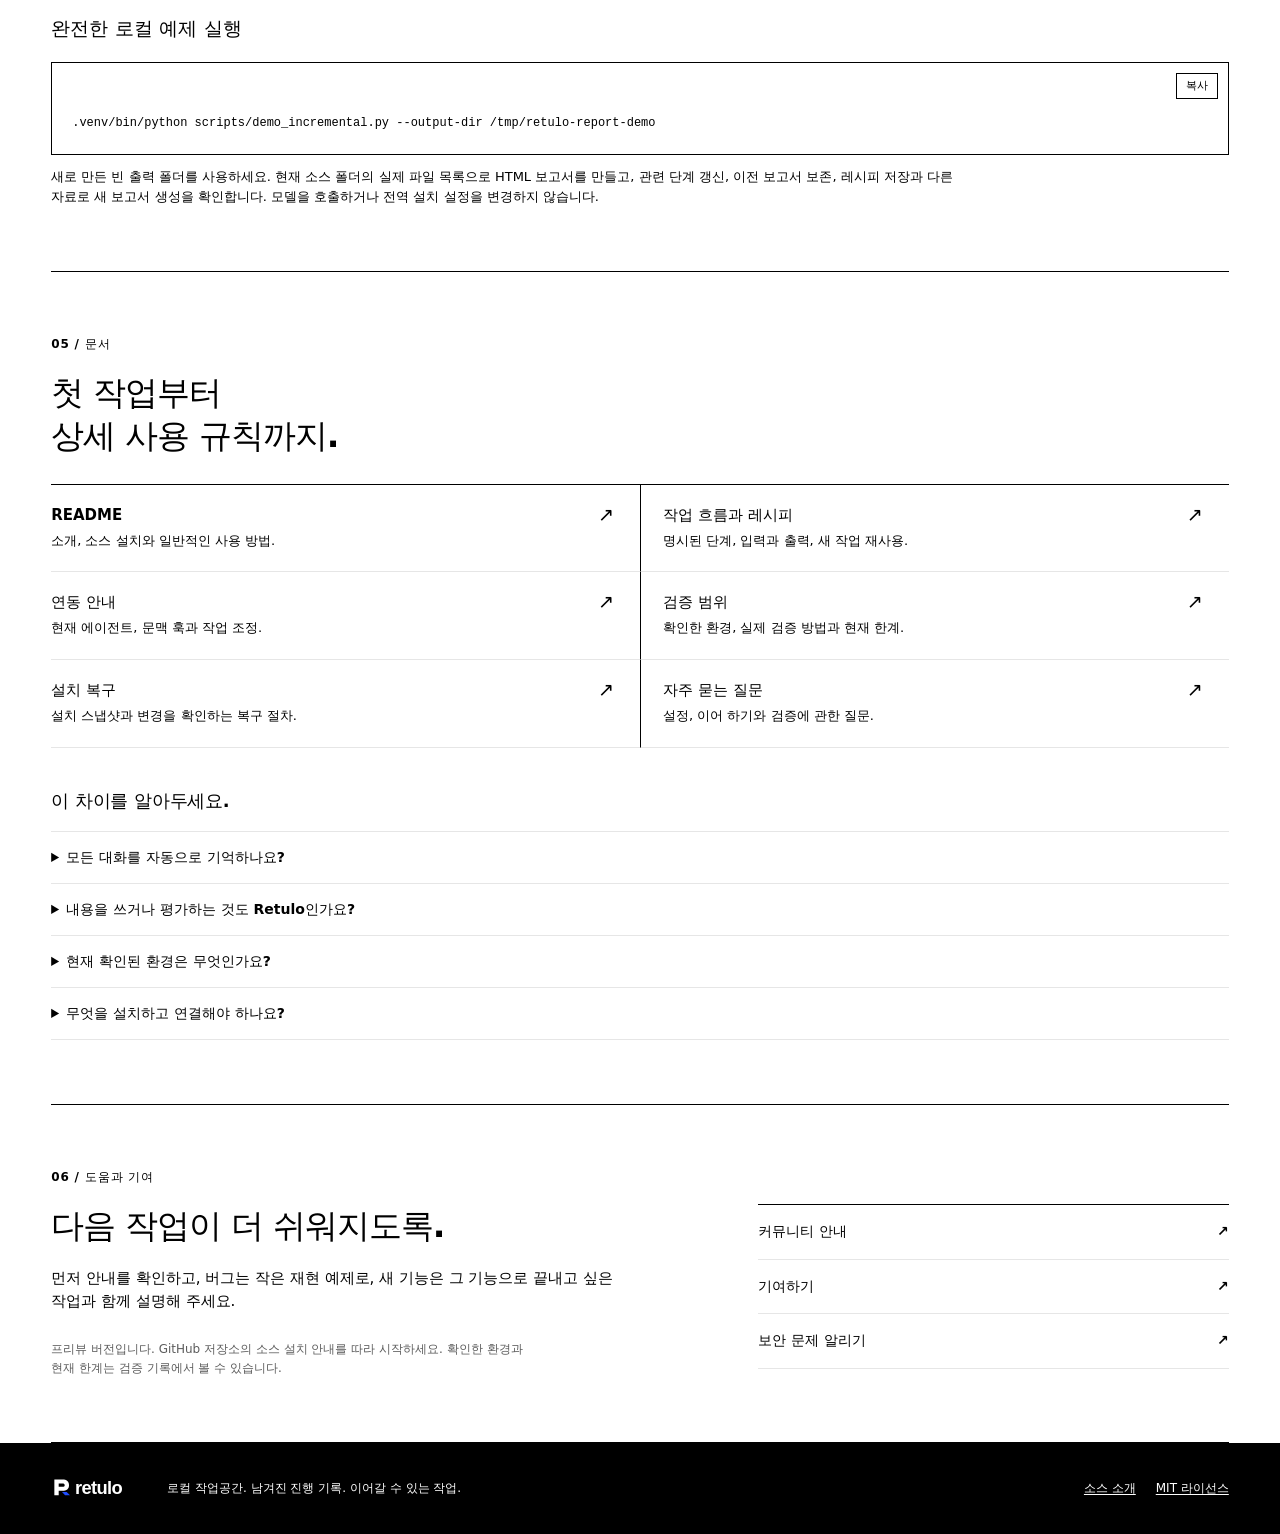
==== commit bf7e727d: "Remove private integrations and bound archive inspection" ====
--- a/site/ko/index.html
+++ b/site/ko/index.html
@@ -10,6 +10,16 @@
   <meta property="og:description" content="원본 자료와 파일 버전, 결정 사항, 진행 기록을 함께 관리합니다. 새 대화에서 같은 작업을 이어가고 작업 절차를 갱신하거나 재사용합니다.">
   <meta property="og:type" content="website">
   <meta property="og:site_name" content="Retulo">
+  <link rel="canonical" href="https://thestack-ai.github.io/retulo/site/ko/">
+  <meta property="og:url" content="https://thestack-ai.github.io/retulo/site/ko/">
+  <meta name="twitter:card" content="summary_large_image">
+  <meta property="og:image" content="https://thestack-ai.github.io/retulo/assets/brand/social-preview.png">
+  <meta name="twitter:image" content="https://thestack-ai.github.io/retulo/assets/brand/social-preview.png">
+  <link rel="alternate" hreflang="en" href="https://thestack-ai.github.io/retulo/site/">
+  <link rel="alternate" hreflang="zh-CN" href="https://thestack-ai.github.io/retulo/site/zh-CN/">
+  <link rel="alternate" hreflang="ko" href="https://thestack-ai.github.io/retulo/site/ko/">
+  <link rel="alternate" hreflang="x-default" href="https://thestack-ai.github.io/retulo/site/">
+  <script type="application/ld+json">{"@context": "https://schema.org", "@type": "SoftwareSourceCode", "name": "Retulo", "description": "원본 자료와 파일 버전, 결정 사항, 진행 기록을 함께 관리합니다. 새 대화에서 같은 작업을 이어가고 작업 절차를 갱신하거나 재사용합니다.", "url": "https://thestack-ai.github.io/retulo/site/ko/", "softwareVersion": "0.4.0rc2", "programmingLanguage": "Python", "runtimePlatform": "Python 3.11+", "operatingSystem": "macOS", "license": "https://opensource.org/license/mit", "inLanguage": "ko", "codeRepository": "https://github.com/TheStack-ai/retulo"}</script>
   <link rel="icon" type="image/svg+xml" href="../../assets/brand/symbol.svg">
   <link rel="stylesheet" href="../styles.css?v=859941131af3">
   <script defer src="../app.js?v=313cf9c6bd0a"></script>
@@ -23,13 +33,13 @@
 </div></header>
 <main id="main" class="wrap">
   <section class="hero" id="overview" aria-labelledby="hero-title">
-    <div><p class="eyebrow"><span class="status-dot" aria-hidden="true"></span>로컬 공개 준비본<span class="version-tag">0.4.0rc1</span></p>
+    <div><p class="eyebrow"><span class="status-dot" aria-hidden="true"></span>프리뷰 버전<span class="version-tag">0.4.0rc2</span></p>
       <h1 id="hero-title">AI 에이전트를 위한<br>로컬 작업공간.</h1><p class="hero-intro">Retulo는 AI 에이전트의 파일 작업에 독립된 로컬 작업공간을 제공합니다. 원본 자료, 결과물 버전, 결정 사항과 검증 기록을 한곳에 보관합니다. 새 대화에서 같은 작업을 지정하면 기록된 상태에서 계속 진행할 수 있습니다.</p>
       <div class="hero-actions"><a class="button primary" href="#quick-start">시작하기<span class="arrow" aria-hidden="true">↗</span></a><a class="button" href="#how-it-works">작업 흐름 보기<span class="arrow" aria-hidden="true">↓</span></a></div>
     </div>
     <aside class="workspace-ledger" aria-label="작업공간이 함께 보관하는 것"><div class="ledger-top"><p>작업공간이 함께 보관하는 것</p><h2>파일.<br>진행 상황.<br>다음 할 일.</h2></div><div class="ledger-lines"><div class="ledger-line"><span>01</span><span>원본 자료</span></div><div class="ledger-line"><span>02</span><span>결과물 버전</span></div><div class="ledger-line"><span>03</span><span>결정 사항과 남은 일</span></div><div class="ledger-line"><span>04</span><span>검증과 승인 기록</span></div></div></aside>
   </section>
-  <div class="facts" aria-label="Retulo 0.4.0rc1"><div class="fact"><strong>0.4.0rc1</strong><span>공개 준비 버전</span></div><div class="fact"><strong>macOS</strong><span>로컬 파일 시스템</span></div><div class="fact"><strong>3.11+</strong><span>필요한 Python 버전</span></div><div class="fact"><strong>MIT</strong><span>오픈소스 라이선스</span></div></div>
+  <div class="facts" aria-label="Retulo 0.4.0rc2"><div class="fact"><strong>0.4.0rc2</strong><span>공개 준비 버전</span></div><div class="fact"><strong>macOS</strong><span>로컬 파일 시스템</span></div><div class="fact"><strong>3.11+</strong><span>필요한 Python 버전</span></div><div class="fact"><strong>MIT</strong><span>오픈소스 라이선스</span></div></div>
   <section class="section" aria-labelledby="foundation-title">
     <p class="section-label">01 / 기본 작업 관리</p><div class="section-heading"><h2 id="foundation-title">작업에 필요한 것을 한곳에.</h2><p>작업은 마지막 결과물 파일 하나로 끝나지 않습니다. Retulo는 연결된 에이전트가 참조할 수 있도록 원본 자료, 버전 내역, 결정 사항과 검증 기록을 체계적으로 보관합니다.</p></div>
     <div class="features"><article class="feature"><span class="feature-number">01</span><div><h3>평소처럼 요청하기</h3><p>연동을 설정하고 신뢰하면, 연결된 에이전트가 일반 요청에도 같은 파일 작업 절차를 적용할 수 있습니다. 질문과 계획만으로는 작업공간을 만들지 않습니다.</p></div></article><article class="feature"><span class="feature-number">02</span><div><h3>같은 작업 이어가기</h3><p>고정된 작업 ID와 작업공간으로 대화가 바뀌어도 작업을 연결합니다. 이어갈 때 작업 ID, 작업공간 경로 또는 실제 결과물 참조를 제공합니다.</p></div></article><article class="feature"><span class="feature-number">03</span><div><h3>원본과 이전 결과 관리</h3><p>저장할 경로를 정하고 실제 파일을 등록하며 관리 대상의 이전 결과를 보존합니다. 기존 코드 저장소는 원래 위치에서 작업합니다.</p></div></article><article class="feature"><span class="feature-number">04</span><div><h3>현재 상태 파악하기</h3><p>짧은 현재 안내에 결정 사항, 남은 일, 검증과 승인 기록을 남깁니다. 파일 저장, 내용 확인, 사용자 승인을 구분합니다.</p></div></article></div>
@@ -40,7 +50,7 @@
     </div><p>새로 만든 빈 출력 폴더를 사용하세요. 별도 CLI 프로세스가 안내문을 만들고 같은 작업을 다시 확인한 뒤 두 번째 버전을 저장합니다. 원본과 첫 결과는 보존합니다. 작업 이어 하기를 검사하며 실제 새 Codex 대화의 연동 동작을 확인하는 예제는 아닙니다.</p></div>
   </section>
   <section class="section" id="how-it-works" aria-labelledby="how-title">
-    <p class="section-label">02 / 작동 방식</p><h2 class="single-heading" id="how-title">에이전트가 도구를 실행하고,<br>Retulo가 작업을 관리합니다.</h2><div class="how-steps"><article class="how-step"><span>01</span><h3>할 일 설명</h3><p>현재 에이전트가 요청을 해석하고 목표와 완료 기준을 구체화합니다.</p></article><article class="how-step"><span>02</span><h3>작업 연결</h3><p>파일을 만들기 전에 에이전트가 작업공간을 시작하거나 기존 작업을 식별합니다.</p></article><article class="how-step"><span>03</span><h3>저장하고 확인</h3><p>Retulo가 버전과 파일 무결성을 기록합니다. 에이전트나 사용자가 내용을 평가하고 결과를 남깁니다.</p></article><article class="how-step"><span>04</span><h3>현재 상태로 이어가기</h3><p>짧은 현재 안내를 읽고, 다음 단계에 필요하면 상세 기록을 확인합니다.</p></article></div><p class="note">코어는 로컬에서 동작합니다. 모델이나 에이전트를 시작하거나 레시피 명령을 실행하지 않으며 폴더 감시와 결과 공개도 하지 않습니다. 별도 기억 서비스나 에이전트 실행 관리자는 선택 사항입니다.</p>
+    <p class="section-label">02 / 작동 방식</p><h2 class="single-heading" id="how-title">에이전트가 도구를 실행하고,<br>Retulo가 작업을 관리합니다.</h2><div class="how-steps"><article class="how-step"><span>01</span><h3>할 일 설명</h3><p>현재 에이전트가 요청을 해석하고 목표와 완료 기준을 구체화합니다.</p></article><article class="how-step"><span>02</span><h3>작업 연결</h3><p>파일을 만들기 전에 에이전트가 작업공간을 시작하거나 기존 작업을 식별합니다.</p></article><article class="how-step"><span>03</span><h3>저장하고 확인</h3><p>Retulo가 버전과 파일 무결성을 기록합니다. 에이전트나 사용자가 내용을 평가하고 결과를 남깁니다.</p></article><article class="how-step"><span>04</span><h3>현재 상태로 이어가기</h3><p>짧은 현재 안내를 읽고, 다음 단계에 필요하면 상세 기록을 확인합니다.</p></article></div><p class="note">코어는 로컬에서 동작합니다. 모델이나 에이전트를 시작하거나 레시피 명령을 실행하지 않으며 폴더 감시와 결과 공개도 하지 않습니다.</p>
   </section>
   <section class="section" id="quick-start" aria-labelledby="quick-title">
     <p class="section-label">03 / 빠른 시작</p><div class="section-heading"><h2 id="quick-title">소스 폴더에서 시작하세요.</h2><p>소스 압축 파일을 풀고 프로젝트 폴더에서 터미널을 엽니다. 현재 공개 준비본은 소스 설치를 사용합니다.</p></div>
@@ -56,7 +66,7 @@
 .venv/bin/python scripts/install_codex.py --apply</code></pre>
     </div><p>첫 명령은 변경 사항을 미리 보여줍니다. 준비되면 적용한 뒤 Codex에서 실제 훅 정의를 확인하고 신뢰하도록 설정합니다. 소스 폴더는 그대로 보관하세요. 기존 MCP 연결은 자동으로 다시 시작되지 않습니다.</p></div></div>
     <div class="request-examples"><div><h3>그다음 평소처럼 작업 요청</h3><blockquote>방문객 안내문을 Markdown 파일로 만들어줘. 원본 자료는 보존해줘.</blockquote></div><div><h3>새 대화에서는 기존 작업공간이나 파일 참조를 함께 제공</h3><blockquote>같은 작업공간에서 이 안내문을 이어서 수정해줘. 연락처를 추가하고 이전 버전도 남겨줘.</blockquote></div></div>
-    <a class="text-link" href="../../docs/RESTORE.md">설치와 복구 안내 읽기 <span aria-hidden="true">↗</span></a>
+    <a class="text-link" href="https://github.com/TheStack-ai/retulo/blob/main/docs/RESTORE.md">설치와 복구 안내 읽기 <span aria-hidden="true">↗</span></a>
   </section>
   <section class="section" id="examples" aria-labelledby="workflow-title">
     <p class="section-label">04 / 갱신과 반복</p><div class="section-heading"><h2 id="workflow-title">자료가 바뀌어도,<br>쓸 수 있는 작업은 그대로.</h2><p>단계가 명시된 작업에서는 Retulo가 입력 자료, 제작 단계, 정확한 결과물을 연결합니다. 입력이 바뀌면 에이전트가 어느 단계에 작업이 필요한지 확인합니다.</p></div>
@@ -69,13 +79,13 @@
   </section>
   <section class="section" id="documentation" aria-labelledby="docs-title">
     <p class="section-label">05 / 문서</p><h2 class="single-heading" id="docs-title">첫 작업부터<br>상세 사용 규칙까지.</h2>
-    <ul class="document-list"><li><a href="../../README.ko.md"><span><strong>README</strong><small>소개, 소스 설치와 일반적인 사용 방법.</small></span><span class="arrow" aria-hidden="true">↗</span></a></li><li><a href="../../docs/WORKFLOWS.md"><span><strong>작업 흐름과 레시피</strong><small>명시된 단계, 입력과 출력, 새 작업 재사용.</small></span><span class="arrow" aria-hidden="true">↗</span></a></li><li><a href="../../docs/INTEGRATIONS.md"><span><strong>연동 안내</strong><small>현재 에이전트, 문맥 훅과 선택적 기억 연결.</small></span><span class="arrow" aria-hidden="true">↗</span></a></li><li><a href="../../docs/QUALIFICATION.md"><span><strong>검증 범위</strong><small>확인한 환경, 실제 검증 방법과 현재 한계.</small></span><span class="arrow" aria-hidden="true">↗</span></a></li><li><a href="../../docs/RESTORE.md"><span><strong>설치 복구</strong><small>설치 스냅샷과 변경을 확인하는 복구 절차.</small></span><span class="arrow" aria-hidden="true">↗</span></a></li><li><a href="../../docs/FAQ.md"><span><strong>자주 묻는 질문</strong><small>설정, 이어 하기와 검증에 관한 질문.</small></span><span class="arrow" aria-hidden="true">↗</span></a></li></ul><div class="faq"><h3>이 차이를 알아두세요.</h3><details><summary>모든 대화를 자동으로 기억하나요?</summary><p>Retulo는 관리하는 작업, 파일과 진행 상황을 기록합니다. 다른 대화에서 이어갈 때 같은 작업이나 작업공간을 지정합니다. 코어가 전달받지 않은 대화를 복원하지는 않습니다.</p></details><details><summary>내용을 쓰거나 평가하는 것도 Retulo인가요?</summary><p>현재 에이전트가 요청을 해석하고 도구를 실행합니다. Retulo는 작업공간을 관리하고 파일 무결성, 검증과 승인을 기록합니다. 검증 기록만으로 내용의 품질이 보장되는 것은 아닙니다.</p></details><details><summary>현재 확인된 환경은 무엇인가요?</summary><p>macOS의 로컬 파일 시스템과 Python 3.11 이상이 검증 대상입니다. 다른 운영체제, 네트워크 저장소, 여러 호스트와 다른 클라이언트는 별도 검증이 필요합니다.</p></details><details><summary>Main Brain이나 OmO 없이도 쓸 수 있나요?</summary><p>네. 코어는 기억 서비스나 별도의 에이전트 실행 관리자 없이 사용할 수 있습니다. 이들은 선택적인 연결입니다.</p></details></div>
+    <ul class="document-list"><li><a href="https://github.com/TheStack-ai/retulo/blob/main/README.ko.md"><span><strong>README</strong><small>소개, 소스 설치와 일반적인 사용 방법.</small></span><span class="arrow" aria-hidden="true">↗</span></a></li><li><a href="https://github.com/TheStack-ai/retulo/blob/main/docs/WORKFLOWS.md"><span><strong>작업 흐름과 레시피</strong><small>명시된 단계, 입력과 출력, 새 작업 재사용.</small></span><span class="arrow" aria-hidden="true">↗</span></a></li><li><a href="https://github.com/TheStack-ai/retulo/blob/main/docs/INTEGRATIONS.md"><span><strong>연동 안내</strong><small>현재 에이전트, 문맥 훅과 작업 조정.</small></span><span class="arrow" aria-hidden="true">↗</span></a></li><li><a href="https://github.com/TheStack-ai/retulo/blob/main/docs/QUALIFICATION.md"><span><strong>검증 범위</strong><small>확인한 환경, 실제 검증 방법과 현재 한계.</small></span><span class="arrow" aria-hidden="true">↗</span></a></li><li><a href="https://github.com/TheStack-ai/retulo/blob/main/docs/RESTORE.md"><span><strong>설치 복구</strong><small>설치 스냅샷과 변경을 확인하는 복구 절차.</small></span><span class="arrow" aria-hidden="true">↗</span></a></li><li><a href="https://github.com/TheStack-ai/retulo/blob/main/docs/FAQ.md"><span><strong>자주 묻는 질문</strong><small>설정, 이어 하기와 검증에 관한 질문.</small></span><span class="arrow" aria-hidden="true">↗</span></a></li></ul><div class="faq"><h3>이 차이를 알아두세요.</h3><details><summary>모든 대화를 자동으로 기억하나요?</summary><p>Retulo는 관리하는 작업, 파일과 진행 상황을 기록합니다. 다른 대화에서 이어갈 때 같은 작업이나 작업공간을 지정합니다. 코어가 전달받지 않은 대화를 복원하지는 않습니다.</p></details><details><summary>내용을 쓰거나 평가하는 것도 Retulo인가요?</summary><p>현재 에이전트가 요청을 해석하고 도구를 실행합니다. Retulo는 작업공간을 관리하고 파일 무결성, 검증과 승인을 기록합니다. 검증 기록만으로 내용의 품질이 보장되는 것은 아닙니다.</p></details><details><summary>현재 확인된 환경은 무엇인가요?</summary><p>macOS의 로컬 파일 시스템과 Python 3.11 이상이 검증 대상입니다. 다른 운영체제, 네트워크 저장소, 여러 호스트와 다른 클라이언트는 별도 검증이 필요합니다.</p></details><details><summary>무엇을 설치하고 연결해야 하나요?</summary><p>Python 3.11 이상과 패키지 의존성을 설치하고 로컬 작업공간과 자료 루트를 설정합니다. CLI로 사용하거나 기존 에이전트에 MCP 서버를 연결합니다. Codex 지침과 훅은 별도 설치기로 설정하며, Retulo가 AI 실행 환경이나 백그라운드 서비스를 추가하지는 않습니다.</p></details></div>
   </section>
   <section class="section" id="help" aria-labelledby="help-title">
-    <p class="section-label">06 / 도움과 기여</p><div class="help-layout"><div><h2 class="single-heading" id="help-title">다음 작업이 더 쉬워지도록.</h2><p>먼저 안내를 확인하고, 버그는 작은 재현 예제로, 새 기능은 그 기능으로 끝내고 싶은 작업과 함께 설명해 주세요.</p><p class="publication-note">프리뷰 버전입니다. GitHub 저장소의 소스 설치 안내를 따라 시작하세요. 확인한 환경과 현재 한계는 검증 기록에서 볼 수 있습니다.</p></div><nav class="help-links" aria-label="도움받기"><a href="../../docs/COMMUNITY.md">커뮤니티 안내<span aria-hidden="true">↗</span></a><a href="../../CONTRIBUTING.md">기여하기<span aria-hidden="true">↗</span></a><a href="../../SECURITY.md">보안 문제 알리기<span aria-hidden="true">↗</span></a></nav></div>
+    <p class="section-label">06 / 도움과 기여</p><div class="help-layout"><div><h2 class="single-heading" id="help-title">다음 작업이 더 쉬워지도록.</h2><p>먼저 안내를 확인하고, 버그는 작은 재현 예제로, 새 기능은 그 기능으로 끝내고 싶은 작업과 함께 설명해 주세요.</p><p class="publication-note">프리뷰 버전입니다. GitHub 저장소의 소스 설치 안내를 따라 시작하세요. 확인한 환경과 현재 한계는 검증 기록에서 볼 수 있습니다.</p></div><nav class="help-links" aria-label="도움받기"><a href="https://github.com/TheStack-ai/retulo/blob/main/docs/COMMUNITY.md">커뮤니티 안내<span aria-hidden="true">↗</span></a><a href="https://github.com/TheStack-ai/retulo/blob/main/CONTRIBUTING.md">기여하기<span aria-hidden="true">↗</span></a><a href="https://github.com/TheStack-ai/retulo/blob/main/SECURITY.md">보안 문제 알리기<span aria-hidden="true">↗</span></a></nav></div>
   </section>
 </main>
-<footer class="site-footer"><div class="footer-inner wrap"><div class="footer-brand"><img src="../../assets/brand/wordmark-dark.svg" alt="Retulo" width="96" height="30"><p>로컬 작업공간. 남겨진 진행 기록. 이어갈 수 있는 작업.</p></div><div class="footer-links"><a href="../../README.md">소스 소개</a><a href="../../LICENSE">MIT 라이선스</a></div></div></footer>
+<footer class="site-footer"><div class="footer-inner wrap"><div class="footer-brand"><img src="../../assets/brand/wordmark-dark.svg" alt="Retulo" width="96" height="30"><p>로컬 작업공간. 남겨진 진행 기록. 이어갈 수 있는 작업.</p></div><div class="footer-links"><a href="https://github.com/TheStack-ai/retulo/blob/main/README.md">소스 소개</a><a href="https://github.com/TheStack-ai/retulo/blob/main/LICENSE">MIT 라이선스</a></div></div></footer>
 <p class="visually-hidden" id="copy-status" role="status" aria-live="polite"></p>
 </body>
 </html>
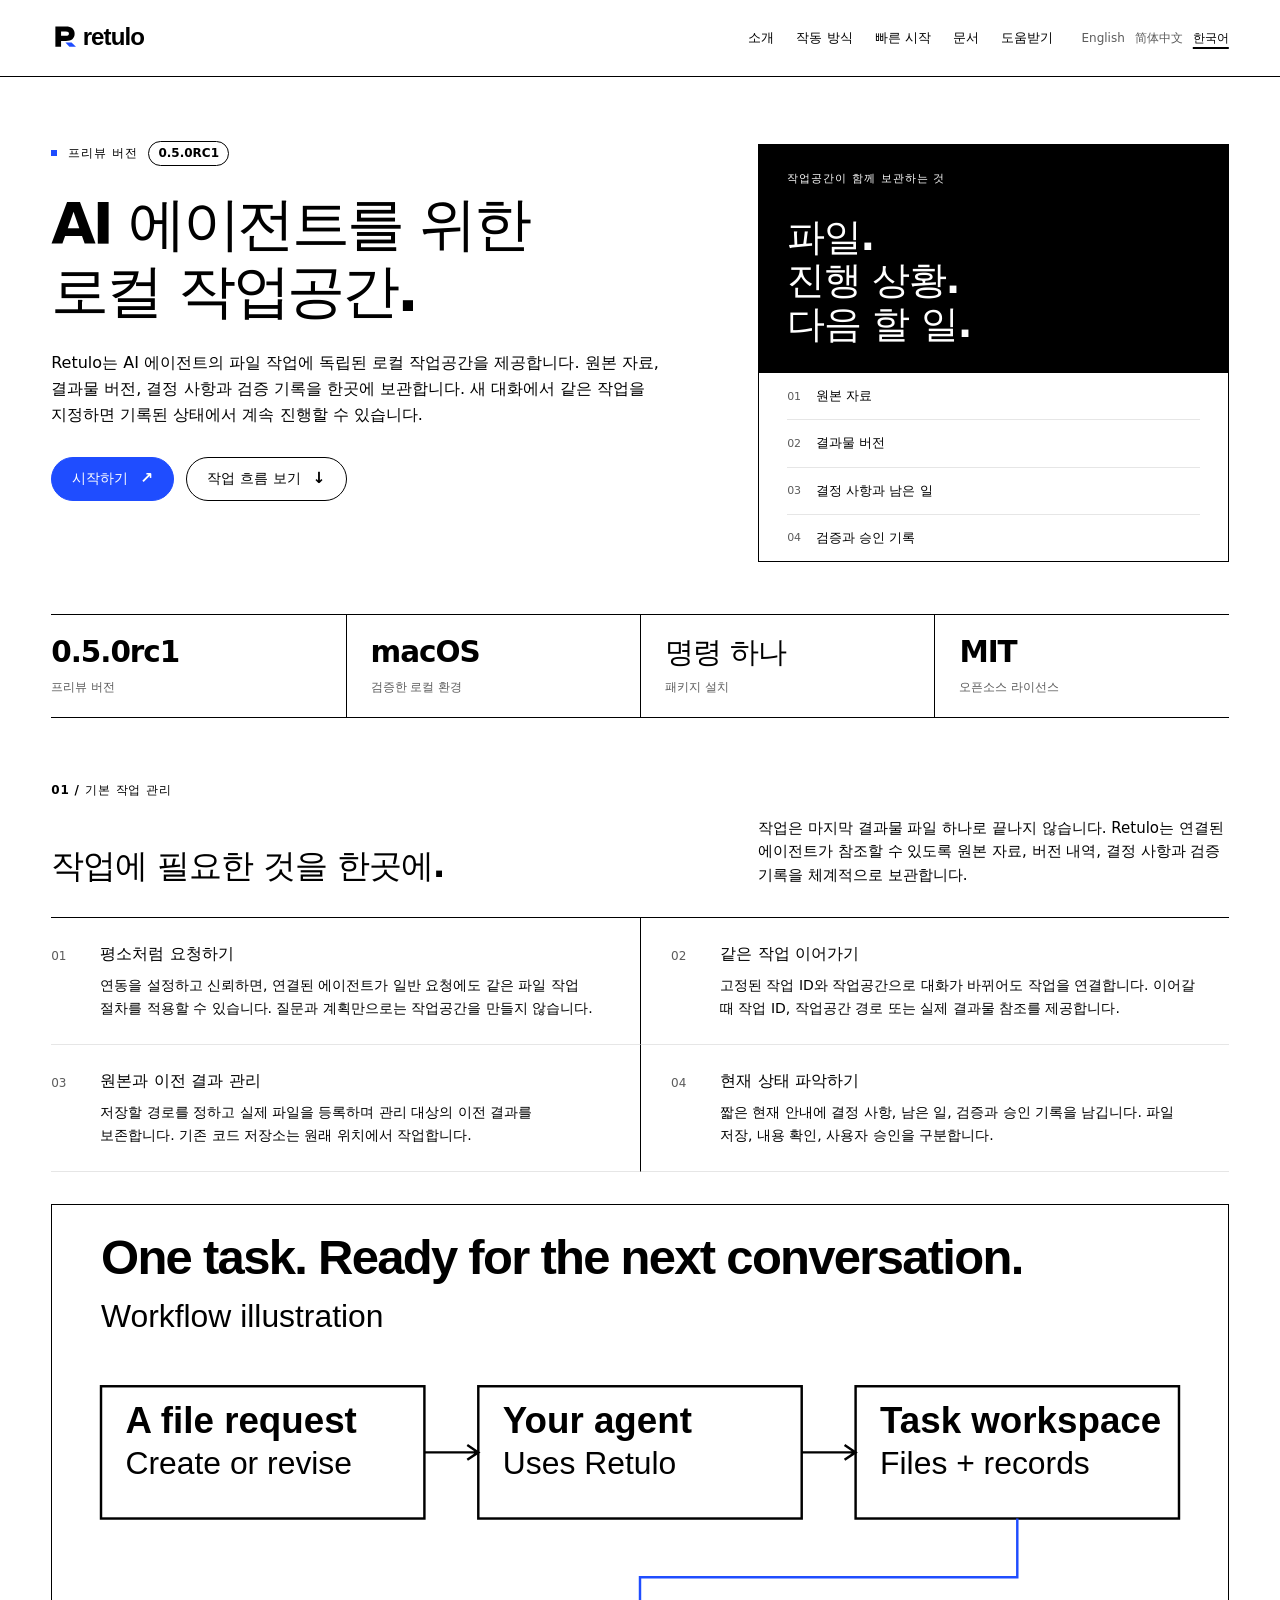
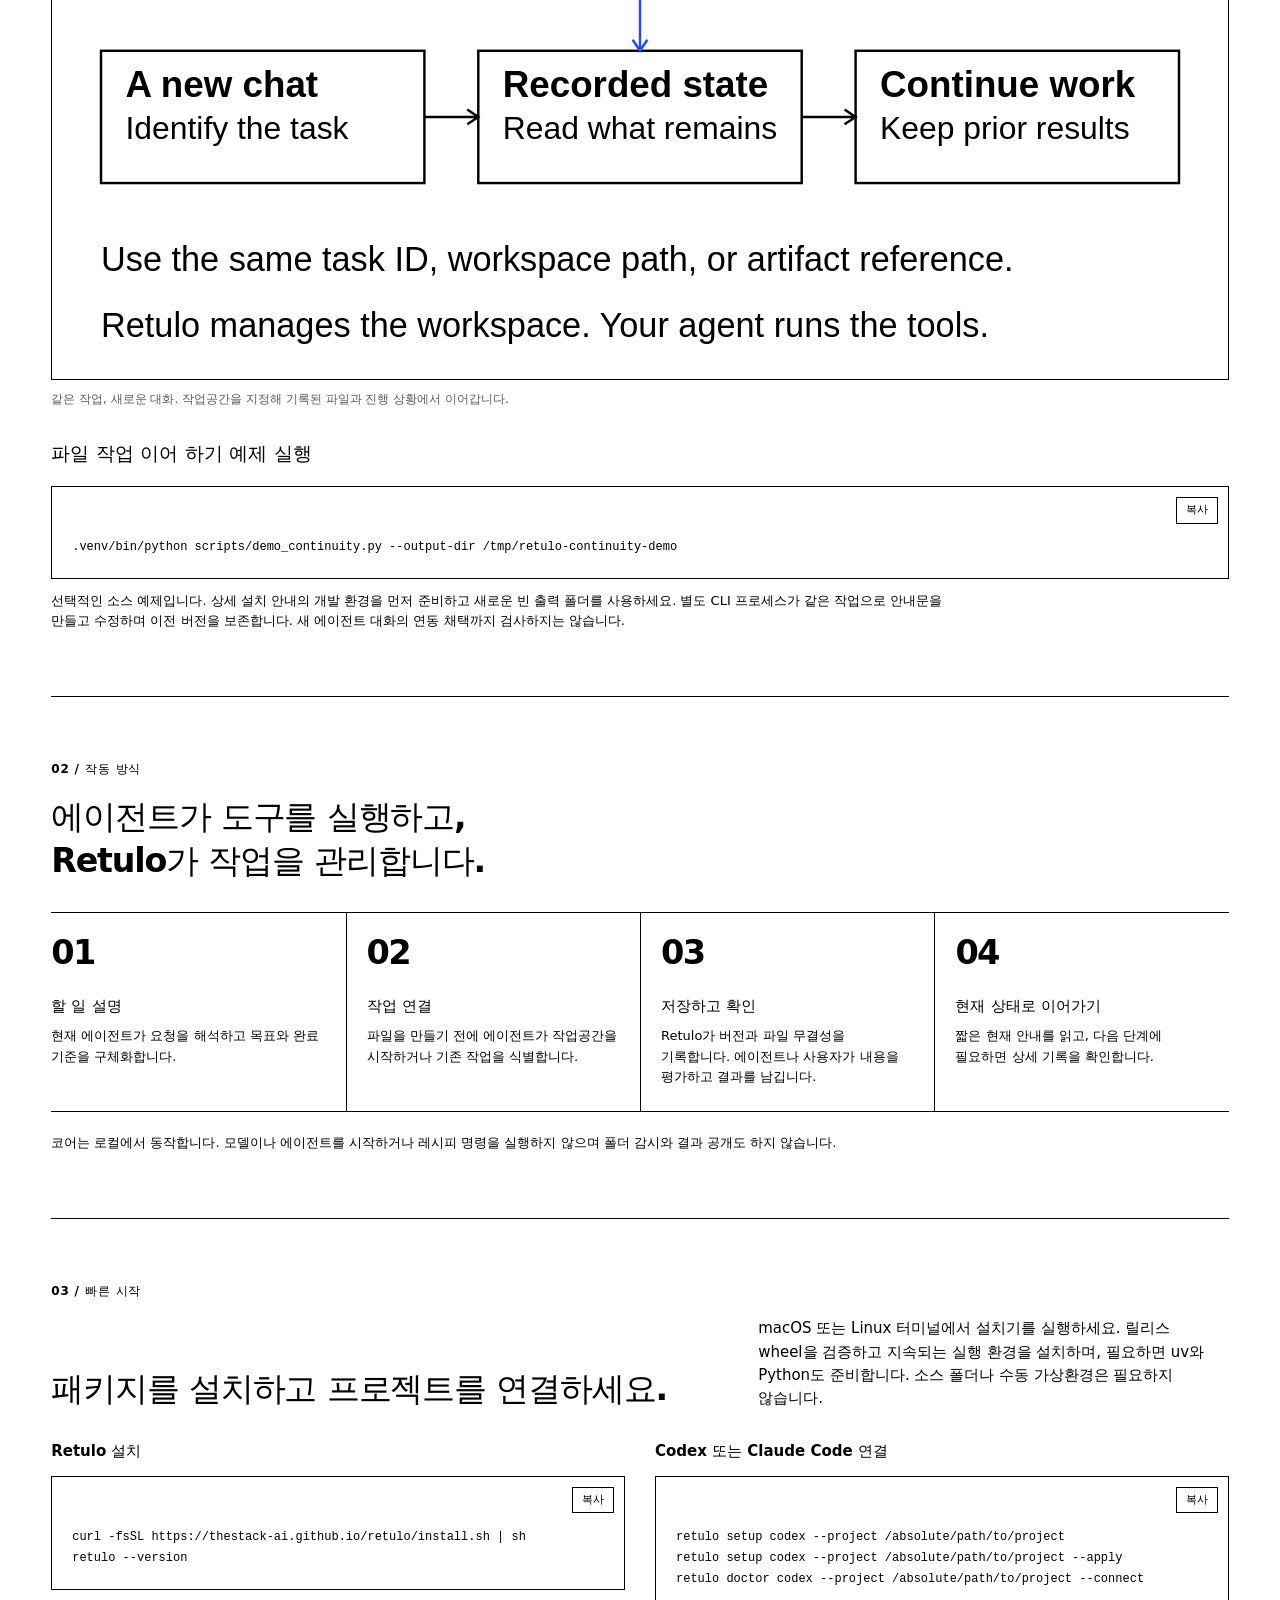
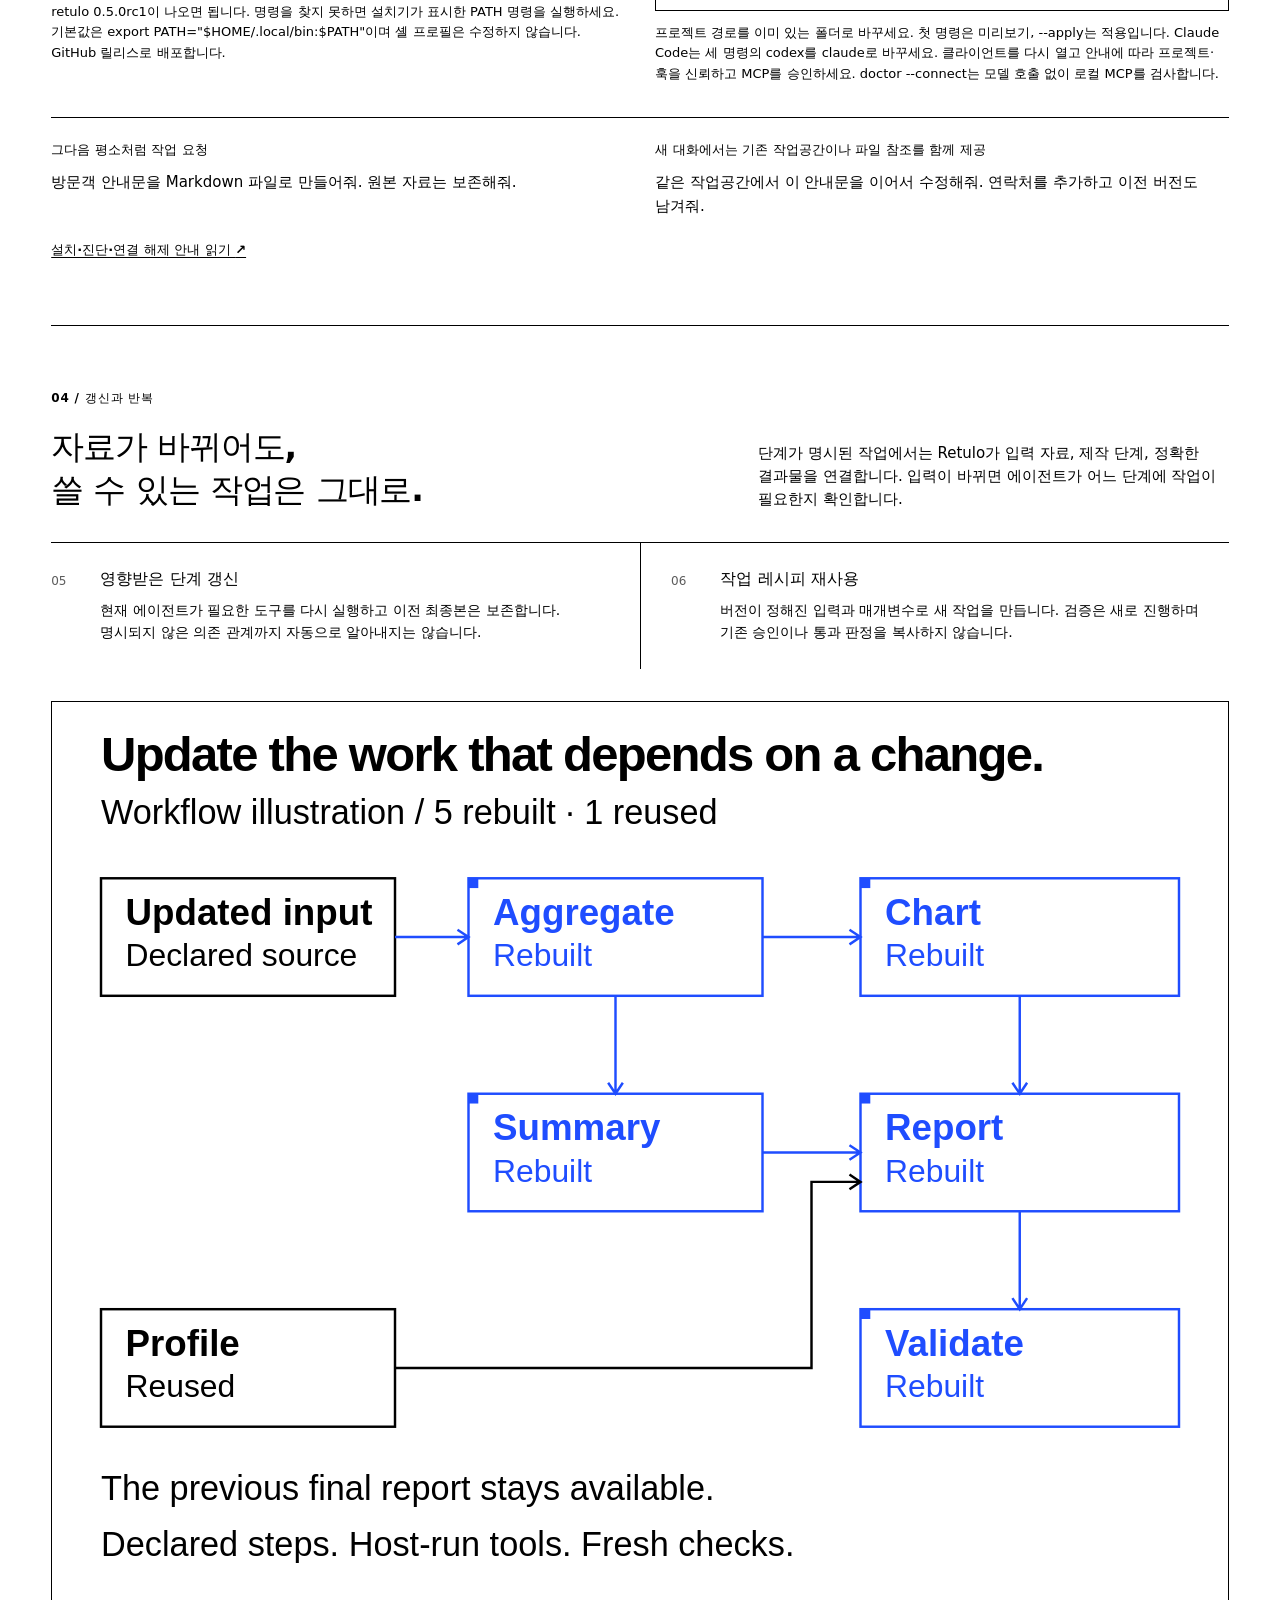
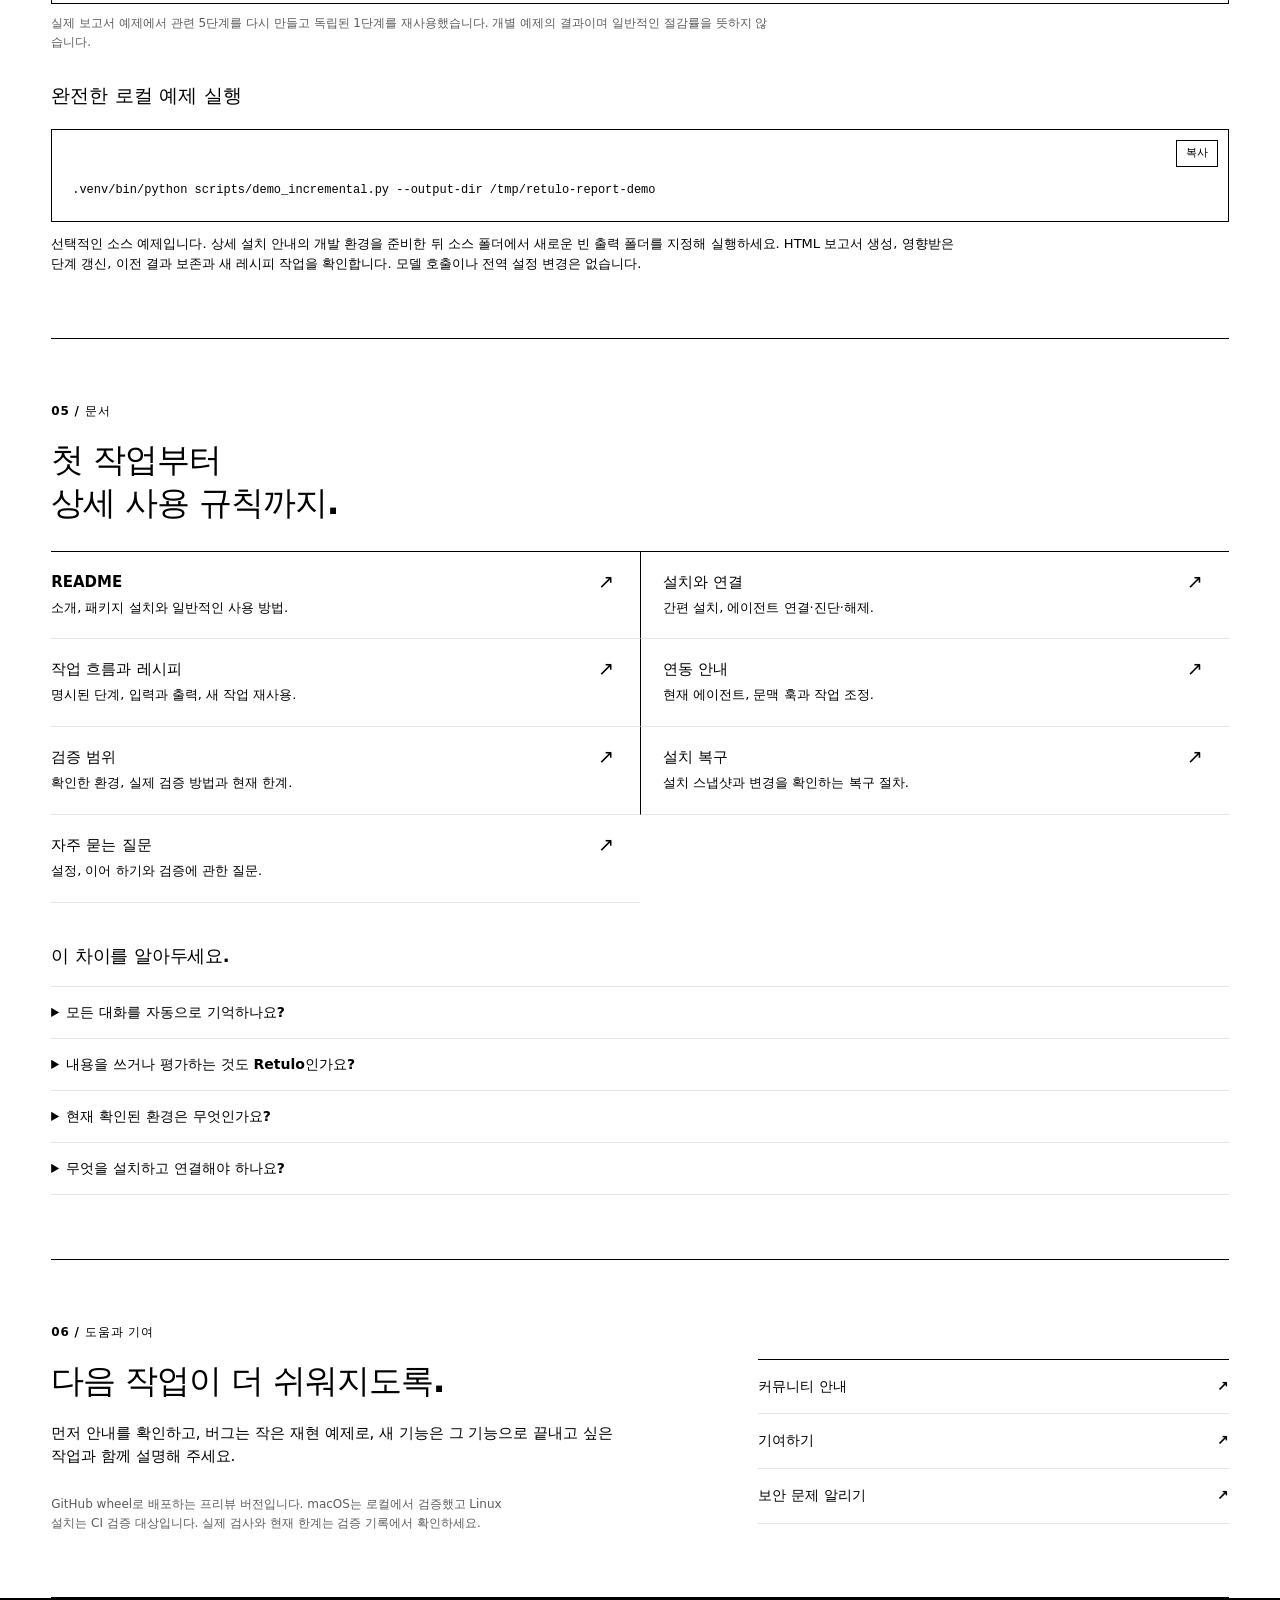
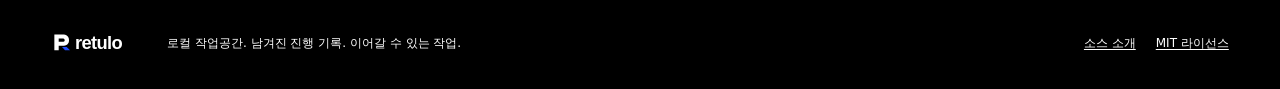
==== commit e1f2fdfe: "Add packaged setup and one-command Retulo installation" ====
--- a/site/ko/index.html
+++ b/site/ko/index.html
@@ -19,7 +19,7 @@
   <link rel="alternate" hreflang="zh-CN" href="https://thestack-ai.github.io/retulo/site/zh-CN/">
   <link rel="alternate" hreflang="ko" href="https://thestack-ai.github.io/retulo/site/ko/">
   <link rel="alternate" hreflang="x-default" href="https://thestack-ai.github.io/retulo/site/">
-  <script type="application/ld+json">{"@context": "https://schema.org", "@type": "SoftwareSourceCode", "name": "Retulo", "description": "원본 자료와 파일 버전, 결정 사항, 진행 기록을 함께 관리합니다. 새 대화에서 같은 작업을 이어가고 작업 절차를 갱신하거나 재사용합니다.", "url": "https://thestack-ai.github.io/retulo/site/ko/", "softwareVersion": "0.4.0rc2", "programmingLanguage": "Python", "runtimePlatform": "Python 3.11+", "operatingSystem": "macOS", "license": "https://opensource.org/license/mit", "inLanguage": "ko", "codeRepository": "https://github.com/TheStack-ai/retulo"}</script>
+  <script type="application/ld+json">{"@context": "https://schema.org", "@type": "SoftwareSourceCode", "name": "Retulo", "description": "원본 자료와 파일 버전, 결정 사항, 진행 기록을 함께 관리합니다. 새 대화에서 같은 작업을 이어가고 작업 절차를 갱신하거나 재사용합니다.", "url": "https://thestack-ai.github.io/retulo/site/ko/", "softwareVersion": "0.5.0rc1", "programmingLanguage": "Python", "runtimePlatform": "Python 3.11+", "operatingSystem": "macOS", "license": "https://opensource.org/license/mit", "inLanguage": "ko", "codeRepository": "https://github.com/TheStack-ai/retulo"}</script>
   <link rel="icon" type="image/svg+xml" href="../../assets/brand/symbol.svg">
   <link rel="stylesheet" href="../styles.css?v=859941131af3">
   <script defer src="../app.js?v=313cf9c6bd0a"></script>
@@ -33,13 +33,13 @@
 </div></header>
 <main id="main" class="wrap">
   <section class="hero" id="overview" aria-labelledby="hero-title">
-    <div><p class="eyebrow"><span class="status-dot" aria-hidden="true"></span>프리뷰 버전<span class="version-tag">0.4.0rc2</span></p>
+    <div><p class="eyebrow"><span class="status-dot" aria-hidden="true"></span>프리뷰 버전<span class="version-tag">0.5.0rc1</span></p>
       <h1 id="hero-title">AI 에이전트를 위한<br>로컬 작업공간.</h1><p class="hero-intro">Retulo는 AI 에이전트의 파일 작업에 독립된 로컬 작업공간을 제공합니다. 원본 자료, 결과물 버전, 결정 사항과 검증 기록을 한곳에 보관합니다. 새 대화에서 같은 작업을 지정하면 기록된 상태에서 계속 진행할 수 있습니다.</p>
       <div class="hero-actions"><a class="button primary" href="#quick-start">시작하기<span class="arrow" aria-hidden="true">↗</span></a><a class="button" href="#how-it-works">작업 흐름 보기<span class="arrow" aria-hidden="true">↓</span></a></div>
     </div>
     <aside class="workspace-ledger" aria-label="작업공간이 함께 보관하는 것"><div class="ledger-top"><p>작업공간이 함께 보관하는 것</p><h2>파일.<br>진행 상황.<br>다음 할 일.</h2></div><div class="ledger-lines"><div class="ledger-line"><span>01</span><span>원본 자료</span></div><div class="ledger-line"><span>02</span><span>결과물 버전</span></div><div class="ledger-line"><span>03</span><span>결정 사항과 남은 일</span></div><div class="ledger-line"><span>04</span><span>검증과 승인 기록</span></div></div></aside>
   </section>
-  <div class="facts" aria-label="Retulo 0.4.0rc2"><div class="fact"><strong>0.4.0rc2</strong><span>공개 준비 버전</span></div><div class="fact"><strong>macOS</strong><span>로컬 파일 시스템</span></div><div class="fact"><strong>3.11+</strong><span>필요한 Python 버전</span></div><div class="fact"><strong>MIT</strong><span>오픈소스 라이선스</span></div></div>
+  <div class="facts" aria-label="Retulo 0.5.0rc1"><div class="fact"><strong>0.5.0rc1</strong><span>프리뷰 버전</span></div><div class="fact"><strong>macOS</strong><span>검증한 로컬 환경</span></div><div class="fact"><strong>명령 하나</strong><span>패키지 설치</span></div><div class="fact"><strong>MIT</strong><span>오픈소스 라이선스</span></div></div>
   <section class="section" aria-labelledby="foundation-title">
     <p class="section-label">01 / 기본 작업 관리</p><div class="section-heading"><h2 id="foundation-title">작업에 필요한 것을 한곳에.</h2><p>작업은 마지막 결과물 파일 하나로 끝나지 않습니다. Retulo는 연결된 에이전트가 참조할 수 있도록 원본 자료, 버전 내역, 결정 사항과 검증 기록을 체계적으로 보관합니다.</p></div>
     <div class="features"><article class="feature"><span class="feature-number">01</span><div><h3>평소처럼 요청하기</h3><p>연동을 설정하고 신뢰하면, 연결된 에이전트가 일반 요청에도 같은 파일 작업 절차를 적용할 수 있습니다. 질문과 계획만으로는 작업공간을 만들지 않습니다.</p></div></article><article class="feature"><span class="feature-number">02</span><div><h3>같은 작업 이어가기</h3><p>고정된 작업 ID와 작업공간으로 대화가 바뀌어도 작업을 연결합니다. 이어갈 때 작업 ID, 작업공간 경로 또는 실제 결과물 참조를 제공합니다.</p></div></article><article class="feature"><span class="feature-number">03</span><div><h3>원본과 이전 결과 관리</h3><p>저장할 경로를 정하고 실제 파일을 등록하며 관리 대상의 이전 결과를 보존합니다. 기존 코드 저장소는 원래 위치에서 작업합니다.</p></div></article><article class="feature"><span class="feature-number">04</span><div><h3>현재 상태 파악하기</h3><p>짧은 현재 안내에 결정 사항, 남은 일, 검증과 승인 기록을 남깁니다. 파일 저장, 내용 확인, 사용자 승인을 구분합니다.</p></div></article></div>
@@ -47,26 +47,25 @@
     <div class="demo-code"><h3>파일 작업 이어 하기 예제 실행</h3><div class="code-frame">
       <button class="copy-button" type="button" data-copy="continuity-code" data-label="복사" data-copied="복사됨" data-failed="아래 명령을 선택해 복사하세요." hidden>복사</button>
       <pre><code id="continuity-code">.venv/bin/python scripts/demo_continuity.py --output-dir /tmp/retulo-continuity-demo</code></pre>
-    </div><p>새로 만든 빈 출력 폴더를 사용하세요. 별도 CLI 프로세스가 안내문을 만들고 같은 작업을 다시 확인한 뒤 두 번째 버전을 저장합니다. 원본과 첫 결과는 보존합니다. 작업 이어 하기를 검사하며 실제 새 Codex 대화의 연동 동작을 확인하는 예제는 아닙니다.</p></div>
+    </div><p>선택적인 소스 예제입니다. 상세 설치 안내의 개발 환경을 먼저 준비하고 새로운 빈 출력 폴더를 사용하세요. 별도 CLI 프로세스가 같은 작업으로 안내문을 만들고 수정하며 이전 버전을 보존합니다. 새 에이전트 대화의 연동 채택까지 검사하지는 않습니다.</p></div>
   </section>
   <section class="section" id="how-it-works" aria-labelledby="how-title">
     <p class="section-label">02 / 작동 방식</p><h2 class="single-heading" id="how-title">에이전트가 도구를 실행하고,<br>Retulo가 작업을 관리합니다.</h2><div class="how-steps"><article class="how-step"><span>01</span><h3>할 일 설명</h3><p>현재 에이전트가 요청을 해석하고 목표와 완료 기준을 구체화합니다.</p></article><article class="how-step"><span>02</span><h3>작업 연결</h3><p>파일을 만들기 전에 에이전트가 작업공간을 시작하거나 기존 작업을 식별합니다.</p></article><article class="how-step"><span>03</span><h3>저장하고 확인</h3><p>Retulo가 버전과 파일 무결성을 기록합니다. 에이전트나 사용자가 내용을 평가하고 결과를 남깁니다.</p></article><article class="how-step"><span>04</span><h3>현재 상태로 이어가기</h3><p>짧은 현재 안내를 읽고, 다음 단계에 필요하면 상세 기록을 확인합니다.</p></article></div><p class="note">코어는 로컬에서 동작합니다. 모델이나 에이전트를 시작하거나 레시피 명령을 실행하지 않으며 폴더 감시와 결과 공개도 하지 않습니다.</p>
   </section>
   <section class="section" id="quick-start" aria-labelledby="quick-title">
-    <p class="section-label">03 / 빠른 시작</p><div class="section-heading"><h2 id="quick-title">소스 폴더에서 시작하세요.</h2><p>소스 압축 파일을 풀고 프로젝트 폴더에서 터미널을 엽니다. 현재 공개 준비본은 소스 설치를 사용합니다.</p></div>
-    <div class="quickstart-grid"><div class="code-section"><h3>CLI와 MCP 코어 설치</h3><div class="code-frame">
+    <p class="section-label">03 / 빠른 시작</p><div class="section-heading"><h2 id="quick-title">패키지를 설치하고 프로젝트를 연결하세요.</h2><p>macOS 또는 Linux 터미널에서 설치기를 실행하세요. 릴리스 wheel을 검증하고 지속되는 실행 환경을 설치하며, 필요하면 uv와 Python도 준비합니다. 소스 폴더나 수동 가상환경은 필요하지 않습니다.</p></div>
+    <div class="quickstart-grid"><div class="code-section"><h3>Retulo 설치</h3><div class="code-frame">
       <button class="copy-button" type="button" data-copy="install-code" data-label="복사" data-copied="복사됨" data-failed="아래 명령을 선택해 복사하세요." hidden>복사</button>
-      <pre><code id="install-code">python3 -m venv .venv
-.venv/bin/python -m pip install -r requirements.lock
-.venv/bin/python -m pip install --no-deps -e .
-.venv/bin/retulo --help</code></pre>
-    </div><p>마지막 명령을 실행하면 Retulo에서 사용할 수 있는 명령이 표시됩니다.</p></div><div class="code-section"><h3>Codex 연동 변경 미리 보기</h3><div class="code-frame">
+      <pre><code id="install-code">curl -fsSL https://thestack-ai.github.io/retulo/install.sh | sh
+retulo --version</code></pre>
+    </div><p>retulo 0.5.0rc1이 나오면 됩니다. 명령을 찾지 못하면 설치기가 표시한 PATH 명령을 실행하세요. 기본값은 export PATH=&quot;$HOME/.local/bin:$PATH&quot;이며 셸 프로필은 수정하지 않습니다. GitHub 릴리스로 배포합니다.</p></div><div class="code-section"><h3>Codex 또는 Claude Code 연결</h3><div class="code-frame">
       <button class="copy-button" type="button" data-copy="connect-code" data-label="복사" data-copied="복사됨" data-failed="아래 명령을 선택해 복사하세요." hidden>복사</button>
-      <pre><code id="connect-code">.venv/bin/python scripts/install_codex.py
-.venv/bin/python scripts/install_codex.py --apply</code></pre>
-    </div><p>첫 명령은 변경 사항을 미리 보여줍니다. 준비되면 적용한 뒤 Codex에서 실제 훅 정의를 확인하고 신뢰하도록 설정합니다. 소스 폴더는 그대로 보관하세요. 기존 MCP 연결은 자동으로 다시 시작되지 않습니다.</p></div></div>
+      <pre><code id="connect-code">retulo setup codex --project /absolute/path/to/project
+retulo setup codex --project /absolute/path/to/project --apply
+retulo doctor codex --project /absolute/path/to/project --connect</code></pre>
+    </div><p>프로젝트 경로를 이미 있는 폴더로 바꾸세요. 첫 명령은 미리보기, --apply는 적용입니다. Claude Code는 세 명령의 codex를 claude로 바꾸세요. 클라이언트를 다시 열고 안내에 따라 프로젝트·훅을 신뢰하고 MCP를 승인하세요. doctor --connect는 모델 호출 없이 로컬 MCP를 검사합니다.</p></div></div>
     <div class="request-examples"><div><h3>그다음 평소처럼 작업 요청</h3><blockquote>방문객 안내문을 Markdown 파일로 만들어줘. 원본 자료는 보존해줘.</blockquote></div><div><h3>새 대화에서는 기존 작업공간이나 파일 참조를 함께 제공</h3><blockquote>같은 작업공간에서 이 안내문을 이어서 수정해줘. 연락처를 추가하고 이전 버전도 남겨줘.</blockquote></div></div>
-    <a class="text-link" href="https://github.com/TheStack-ai/retulo/blob/main/docs/RESTORE.md">설치와 복구 안내 읽기 <span aria-hidden="true">↗</span></a>
+    <a class="text-link" href="https://github.com/TheStack-ai/retulo/blob/main/docs/INSTALLATION.md">설치·진단·연결 해제 안내 읽기 <span aria-hidden="true">↗</span></a>
   </section>
   <section class="section" id="examples" aria-labelledby="workflow-title">
     <p class="section-label">04 / 갱신과 반복</p><div class="section-heading"><h2 id="workflow-title">자료가 바뀌어도,<br>쓸 수 있는 작업은 그대로.</h2><p>단계가 명시된 작업에서는 Retulo가 입력 자료, 제작 단계, 정확한 결과물을 연결합니다. 입력이 바뀌면 에이전트가 어느 단계에 작업이 필요한지 확인합니다.</p></div>
@@ -75,14 +74,14 @@
     <div class="demo-code"><h3>완전한 로컬 예제 실행</h3><div class="code-frame">
       <button class="copy-button" type="button" data-copy="demo-code" data-label="복사" data-copied="복사됨" data-failed="아래 명령을 선택해 복사하세요." hidden>복사</button>
       <pre><code id="demo-code">.venv/bin/python scripts/demo_incremental.py --output-dir /tmp/retulo-report-demo</code></pre>
-    </div><p>새로 만든 빈 출력 폴더를 사용하세요. 현재 소스 폴더의 실제 파일 목록으로 HTML 보고서를 만들고, 관련 단계 갱신, 이전 보고서 보존, 레시피 저장과 다른 자료로 새 보고서 생성을 확인합니다. 모델을 호출하거나 전역 설치 설정을 변경하지 않습니다.</p></div>
+    </div><p>선택적인 소스 예제입니다. 상세 설치 안내의 개발 환경을 준비한 뒤 소스 폴더에서 새로운 빈 출력 폴더를 지정해 실행하세요. HTML 보고서 생성, 영향받은 단계 갱신, 이전 결과 보존과 새 레시피 작업을 확인합니다. 모델 호출이나 전역 설정 변경은 없습니다.</p></div>
   </section>
   <section class="section" id="documentation" aria-labelledby="docs-title">
     <p class="section-label">05 / 문서</p><h2 class="single-heading" id="docs-title">첫 작업부터<br>상세 사용 규칙까지.</h2>
-    <ul class="document-list"><li><a href="https://github.com/TheStack-ai/retulo/blob/main/README.ko.md"><span><strong>README</strong><small>소개, 소스 설치와 일반적인 사용 방법.</small></span><span class="arrow" aria-hidden="true">↗</span></a></li><li><a href="https://github.com/TheStack-ai/retulo/blob/main/docs/WORKFLOWS.md"><span><strong>작업 흐름과 레시피</strong><small>명시된 단계, 입력과 출력, 새 작업 재사용.</small></span><span class="arrow" aria-hidden="true">↗</span></a></li><li><a href="https://github.com/TheStack-ai/retulo/blob/main/docs/INTEGRATIONS.md"><span><strong>연동 안내</strong><small>현재 에이전트, 문맥 훅과 작업 조정.</small></span><span class="arrow" aria-hidden="true">↗</span></a></li><li><a href="https://github.com/TheStack-ai/retulo/blob/main/docs/QUALIFICATION.md"><span><strong>검증 범위</strong><small>확인한 환경, 실제 검증 방법과 현재 한계.</small></span><span class="arrow" aria-hidden="true">↗</span></a></li><li><a href="https://github.com/TheStack-ai/retulo/blob/main/docs/RESTORE.md"><span><strong>설치 복구</strong><small>설치 스냅샷과 변경을 확인하는 복구 절차.</small></span><span class="arrow" aria-hidden="true">↗</span></a></li><li><a href="https://github.com/TheStack-ai/retulo/blob/main/docs/FAQ.md"><span><strong>자주 묻는 질문</strong><small>설정, 이어 하기와 검증에 관한 질문.</small></span><span class="arrow" aria-hidden="true">↗</span></a></li></ul><div class="faq"><h3>이 차이를 알아두세요.</h3><details><summary>모든 대화를 자동으로 기억하나요?</summary><p>Retulo는 관리하는 작업, 파일과 진행 상황을 기록합니다. 다른 대화에서 이어갈 때 같은 작업이나 작업공간을 지정합니다. 코어가 전달받지 않은 대화를 복원하지는 않습니다.</p></details><details><summary>내용을 쓰거나 평가하는 것도 Retulo인가요?</summary><p>현재 에이전트가 요청을 해석하고 도구를 실행합니다. Retulo는 작업공간을 관리하고 파일 무결성, 검증과 승인을 기록합니다. 검증 기록만으로 내용의 품질이 보장되는 것은 아닙니다.</p></details><details><summary>현재 확인된 환경은 무엇인가요?</summary><p>macOS의 로컬 파일 시스템과 Python 3.11 이상이 검증 대상입니다. 다른 운영체제, 네트워크 저장소, 여러 호스트와 다른 클라이언트는 별도 검증이 필요합니다.</p></details><details><summary>무엇을 설치하고 연결해야 하나요?</summary><p>Python 3.11 이상과 패키지 의존성을 설치하고 로컬 작업공간과 자료 루트를 설정합니다. CLI로 사용하거나 기존 에이전트에 MCP 서버를 연결합니다. Codex 지침과 훅은 별도 설치기로 설정하며, Retulo가 AI 실행 환경이나 백그라운드 서비스를 추가하지는 않습니다.</p></details></div>
+    <ul class="document-list"><li><a href="https://github.com/TheStack-ai/retulo/blob/main/README.ko.md"><span><strong>README</strong><small>소개, 패키지 설치와 일반적인 사용 방법.</small></span><span class="arrow" aria-hidden="true">↗</span></a></li><li><a href="https://github.com/TheStack-ai/retulo/blob/main/docs/INSTALLATION.md"><span><strong>설치와 연결</strong><small>간편 설치, 에이전트 연결·진단·해제.</small></span><span class="arrow" aria-hidden="true">↗</span></a></li><li><a href="https://github.com/TheStack-ai/retulo/blob/main/docs/WORKFLOWS.md"><span><strong>작업 흐름과 레시피</strong><small>명시된 단계, 입력과 출력, 새 작업 재사용.</small></span><span class="arrow" aria-hidden="true">↗</span></a></li><li><a href="https://github.com/TheStack-ai/retulo/blob/main/docs/INTEGRATIONS.md"><span><strong>연동 안내</strong><small>현재 에이전트, 문맥 훅과 작업 조정.</small></span><span class="arrow" aria-hidden="true">↗</span></a></li><li><a href="https://github.com/TheStack-ai/retulo/blob/main/docs/QUALIFICATION.md"><span><strong>검증 범위</strong><small>확인한 환경, 실제 검증 방법과 현재 한계.</small></span><span class="arrow" aria-hidden="true">↗</span></a></li><li><a href="https://github.com/TheStack-ai/retulo/blob/main/docs/RESTORE.md"><span><strong>설치 복구</strong><small>설치 스냅샷과 변경을 확인하는 복구 절차.</small></span><span class="arrow" aria-hidden="true">↗</span></a></li><li><a href="https://github.com/TheStack-ai/retulo/blob/main/docs/FAQ.md"><span><strong>자주 묻는 질문</strong><small>설정, 이어 하기와 검증에 관한 질문.</small></span><span class="arrow" aria-hidden="true">↗</span></a></li></ul><div class="faq"><h3>이 차이를 알아두세요.</h3><details><summary>모든 대화를 자동으로 기억하나요?</summary><p>Retulo는 관리하는 작업, 파일과 진행 상황을 기록합니다. 다른 대화에서 이어갈 때 같은 작업이나 작업공간을 지정합니다. 코어가 전달받지 않은 대화를 복원하지는 않습니다.</p></details><details><summary>내용을 쓰거나 평가하는 것도 Retulo인가요?</summary><p>현재 에이전트가 요청을 해석하고 도구를 실행합니다. Retulo는 작업공간을 관리하고 파일 무결성, 검증과 승인을 기록합니다. 검증 기록만으로 내용의 품질이 보장되는 것은 아닙니다.</p></details><details><summary>현재 확인된 환경은 무엇인가요?</summary><p>로컬 검증 환경은 macOS와 로컬 파일 시스템입니다. 설치기는 macOS·Linux용이며 필요하면 Python 3.11 이상을 준비합니다. Linux 설치는 CI 검증 대상이고 Windows 수동 설치·네트워크 저장소·여러 호스트·다른 클라이언트는 별도 검증이 필요합니다.</p></details><details><summary>무엇을 설치하고 연결해야 하나요?</summary><p>패키지 설치기를 실행한 뒤 기존 프로젝트를 지정해 retulo setup codex 또는 retulo setup claude를 사용하세요. 로컬 설정과 관리 지침을 함께 만듭니다. Codex 또는 Claude Code의 설치·로그인은 별도로 하며, Retulo가 모델 계정이나 백그라운드 서비스를 추가하지는 않습니다.</p></details></div>
   </section>
   <section class="section" id="help" aria-labelledby="help-title">
-    <p class="section-label">06 / 도움과 기여</p><div class="help-layout"><div><h2 class="single-heading" id="help-title">다음 작업이 더 쉬워지도록.</h2><p>먼저 안내를 확인하고, 버그는 작은 재현 예제로, 새 기능은 그 기능으로 끝내고 싶은 작업과 함께 설명해 주세요.</p><p class="publication-note">프리뷰 버전입니다. GitHub 저장소의 소스 설치 안내를 따라 시작하세요. 확인한 환경과 현재 한계는 검증 기록에서 볼 수 있습니다.</p></div><nav class="help-links" aria-label="도움받기"><a href="https://github.com/TheStack-ai/retulo/blob/main/docs/COMMUNITY.md">커뮤니티 안내<span aria-hidden="true">↗</span></a><a href="https://github.com/TheStack-ai/retulo/blob/main/CONTRIBUTING.md">기여하기<span aria-hidden="true">↗</span></a><a href="https://github.com/TheStack-ai/retulo/blob/main/SECURITY.md">보안 문제 알리기<span aria-hidden="true">↗</span></a></nav></div>
+    <p class="section-label">06 / 도움과 기여</p><div class="help-layout"><div><h2 class="single-heading" id="help-title">다음 작업이 더 쉬워지도록.</h2><p>먼저 안내를 확인하고, 버그는 작은 재현 예제로, 새 기능은 그 기능으로 끝내고 싶은 작업과 함께 설명해 주세요.</p><p class="publication-note">GitHub wheel로 배포하는 프리뷰 버전입니다. macOS는 로컬에서 검증했고 Linux 설치는 CI 검증 대상입니다. 실제 검사와 현재 한계는 검증 기록에서 확인하세요.</p></div><nav class="help-links" aria-label="도움받기"><a href="https://github.com/TheStack-ai/retulo/blob/main/docs/COMMUNITY.md">커뮤니티 안내<span aria-hidden="true">↗</span></a><a href="https://github.com/TheStack-ai/retulo/blob/main/CONTRIBUTING.md">기여하기<span aria-hidden="true">↗</span></a><a href="https://github.com/TheStack-ai/retulo/blob/main/SECURITY.md">보안 문제 알리기<span aria-hidden="true">↗</span></a></nav></div>
   </section>
 </main>
 <footer class="site-footer"><div class="footer-inner wrap"><div class="footer-brand"><img src="../../assets/brand/wordmark-dark.svg" alt="Retulo" width="96" height="30"><p>로컬 작업공간. 남겨진 진행 기록. 이어갈 수 있는 작업.</p></div><div class="footer-links"><a href="https://github.com/TheStack-ai/retulo/blob/main/README.md">소스 소개</a><a href="https://github.com/TheStack-ai/retulo/blob/main/LICENSE">MIT 라이선스</a></div></div></footer>
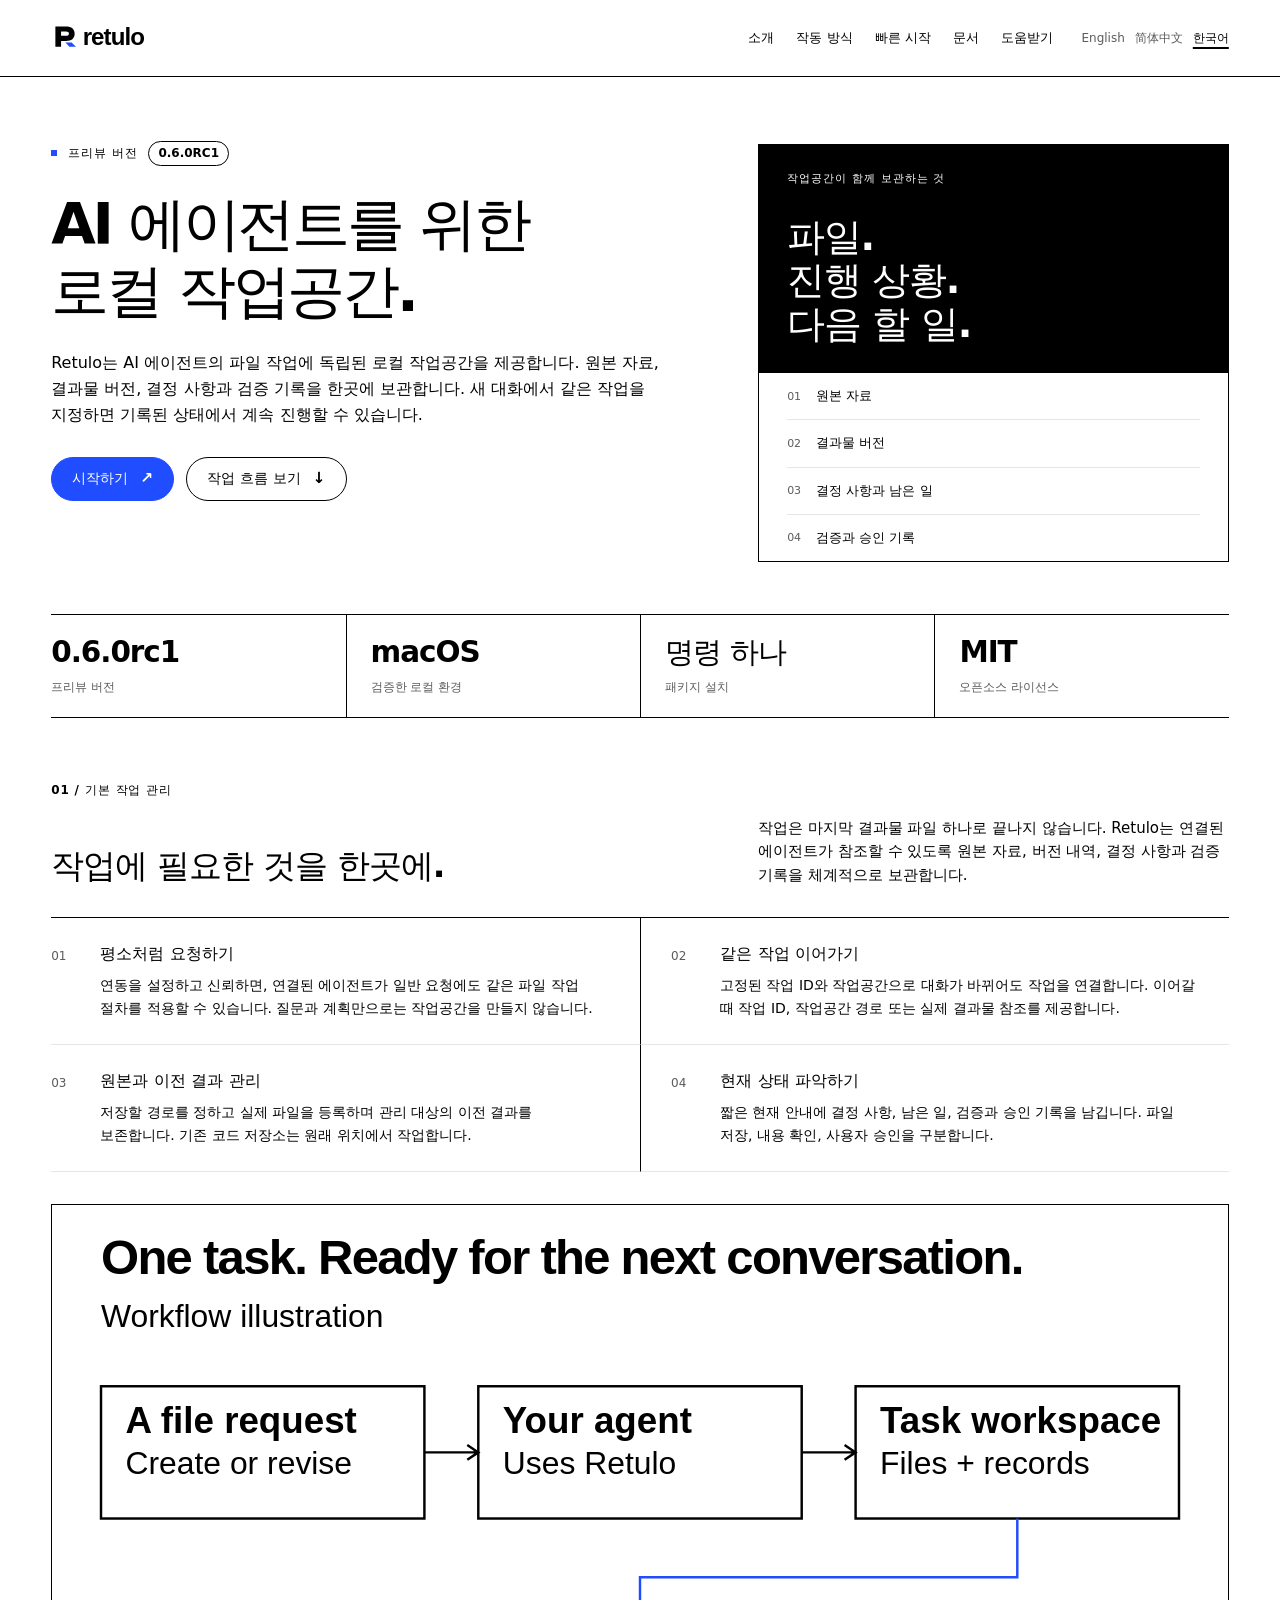
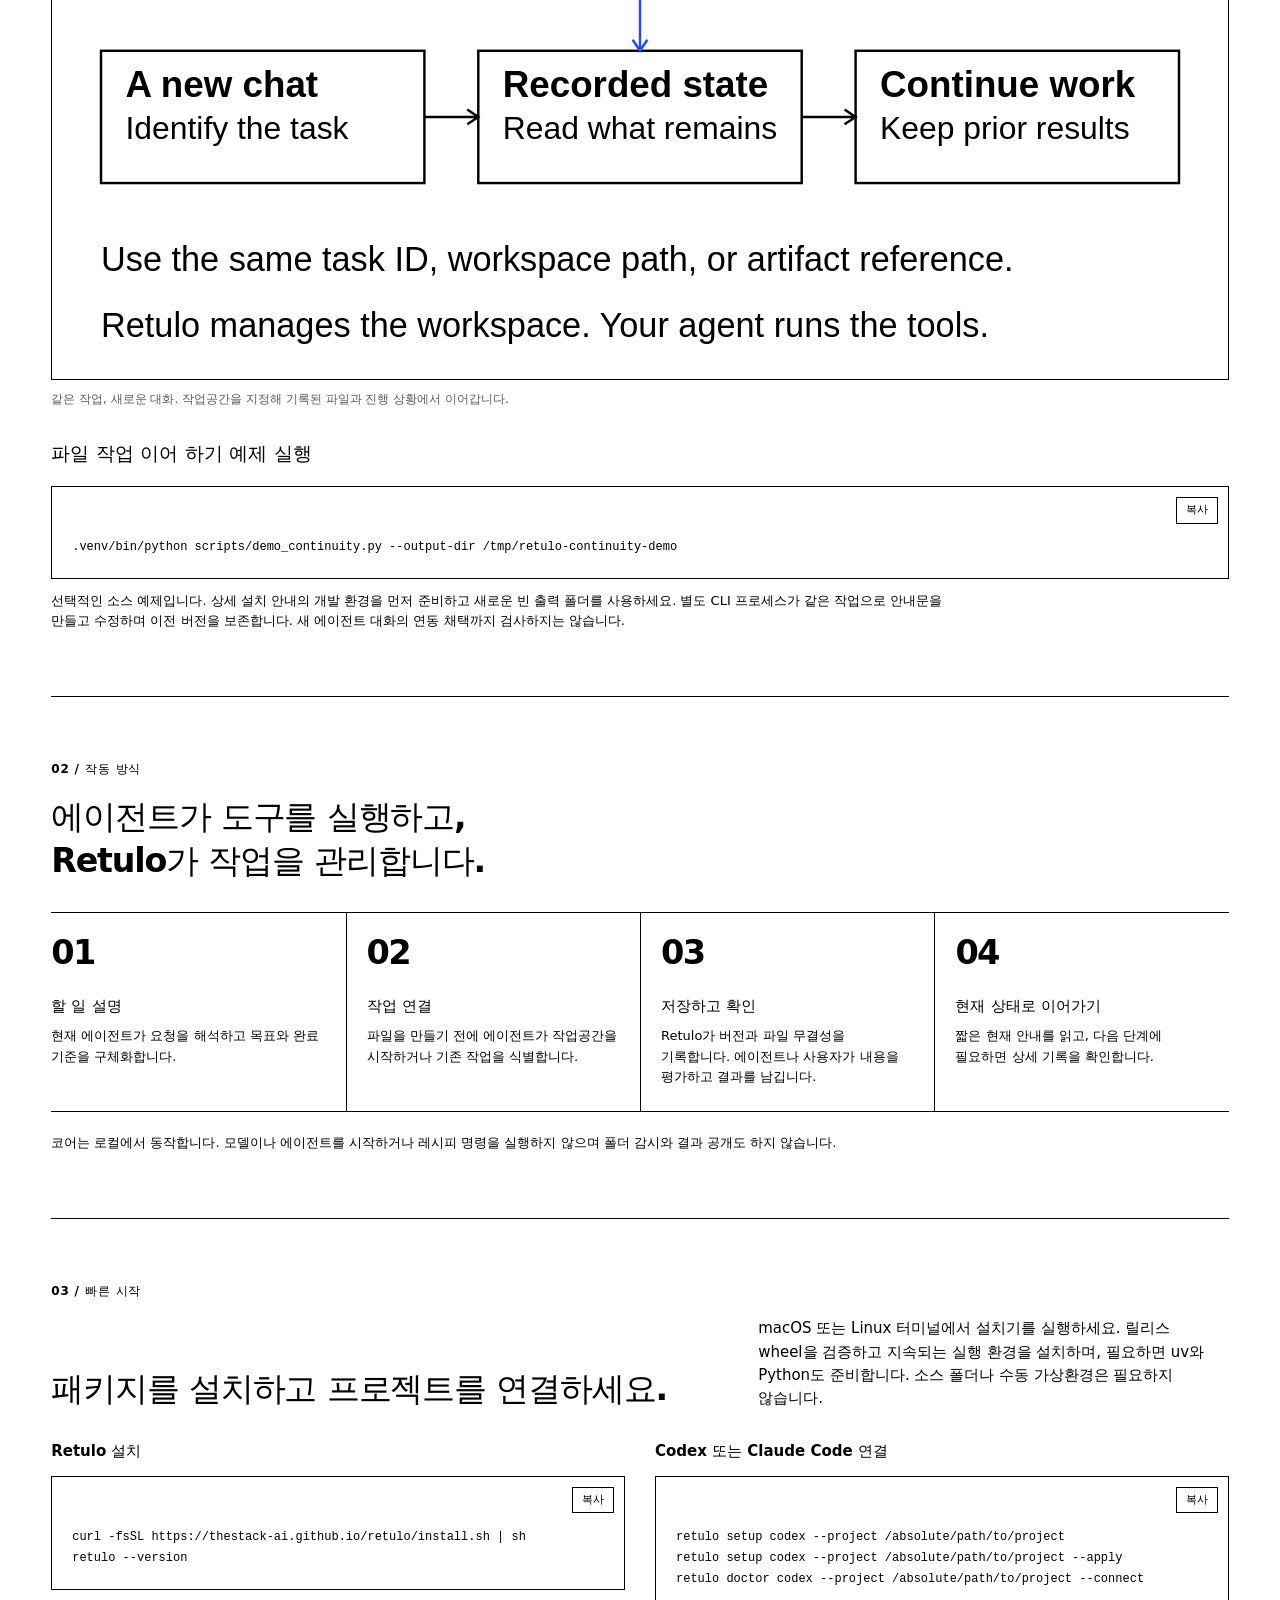
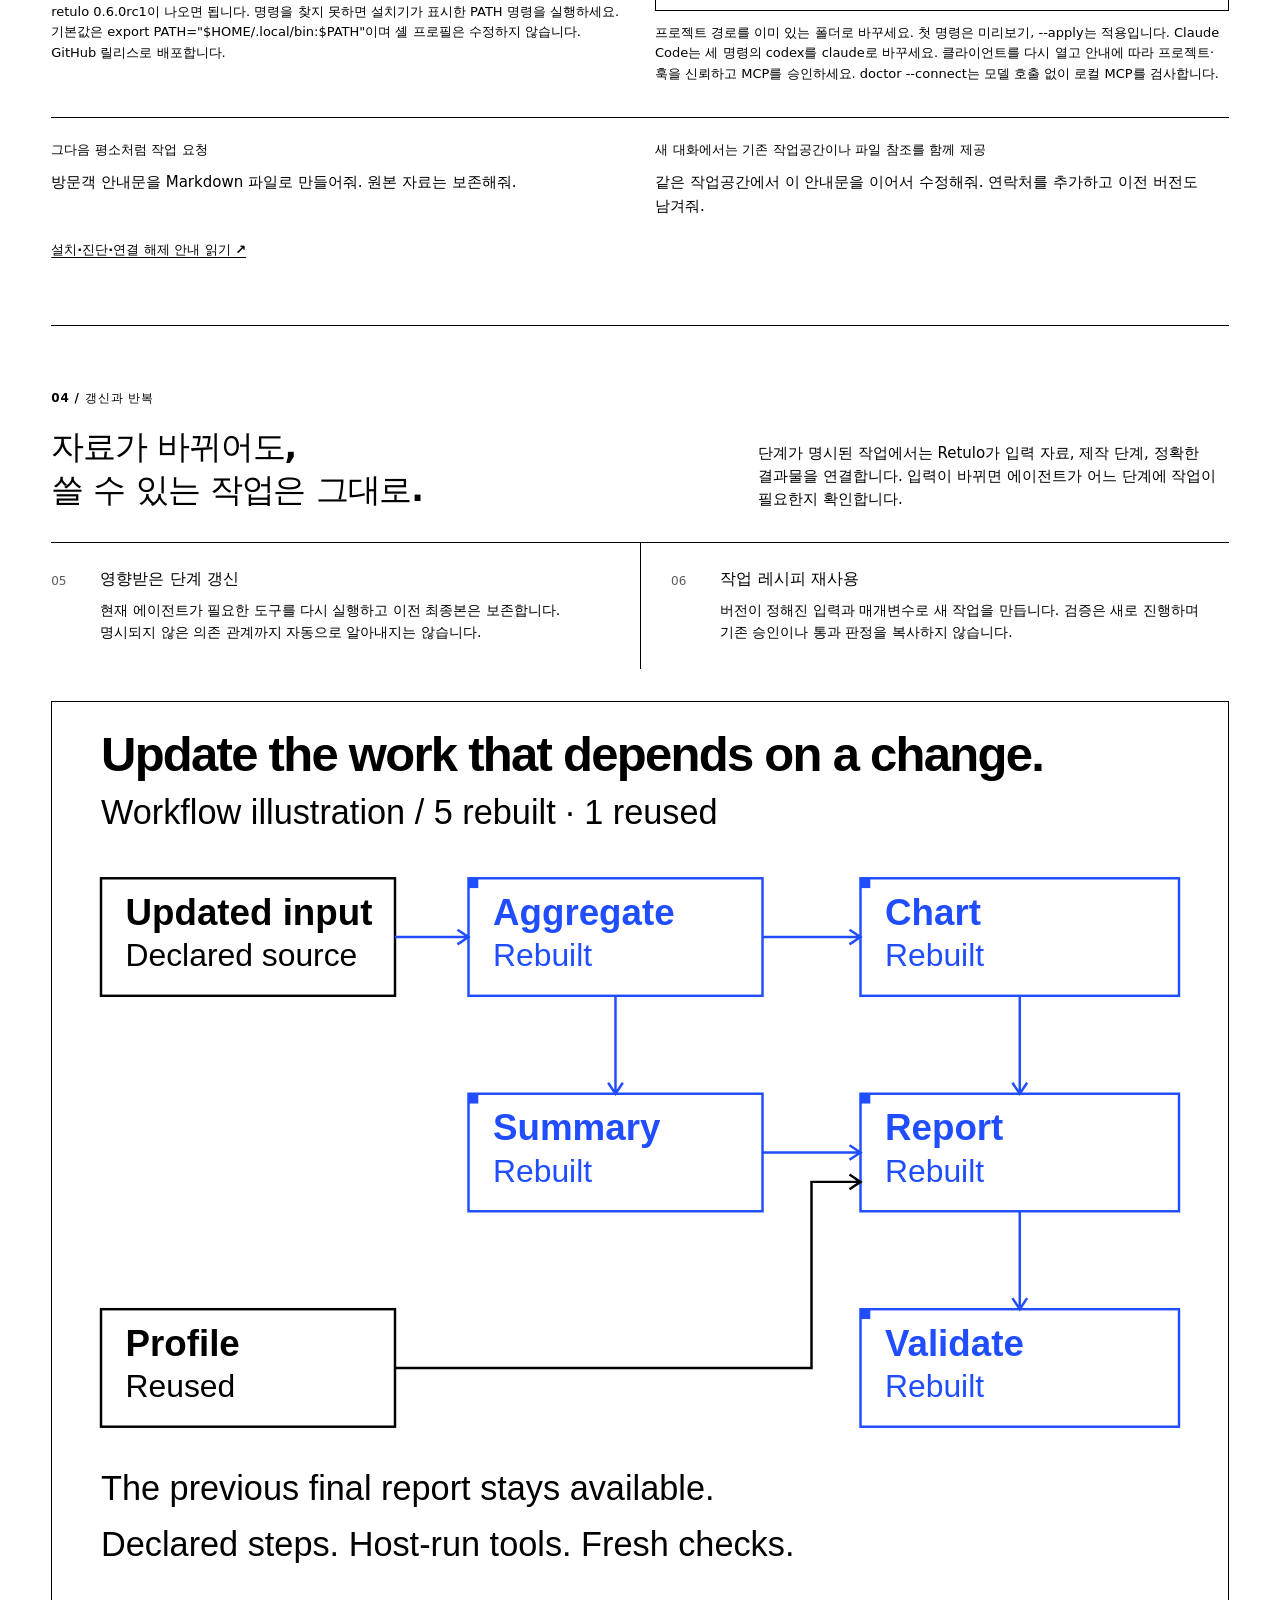
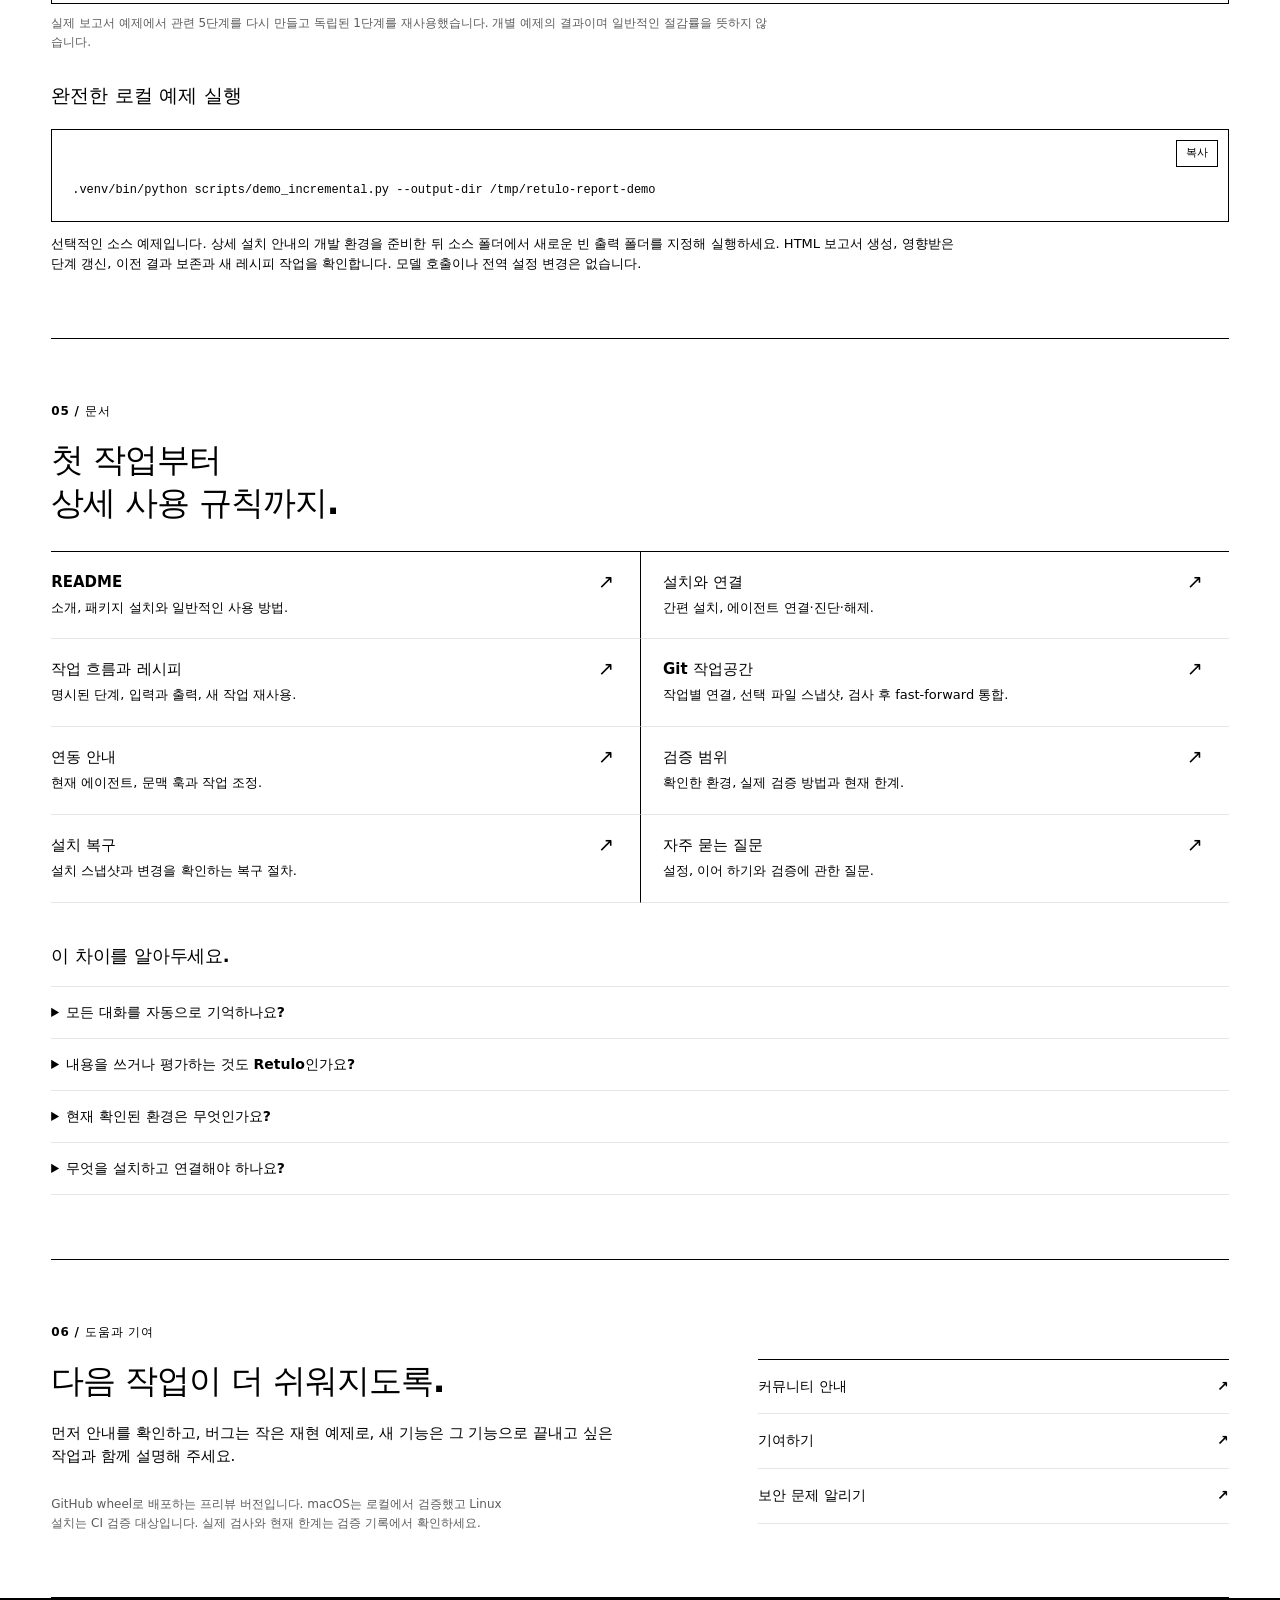
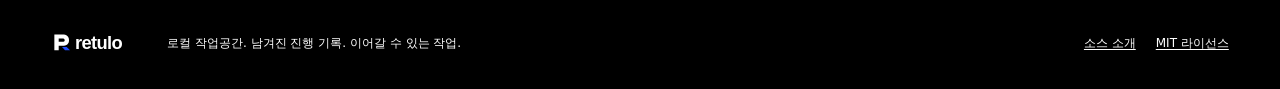
==== commit 5af17bed: "Prepare 0.6.0rc1 Git workspaces preview release" ====
--- a/site/ko/index.html
+++ b/site/ko/index.html
@@ -19,7 +19,7 @@
   <link rel="alternate" hreflang="zh-CN" href="https://thestack-ai.github.io/retulo/site/zh-CN/">
   <link rel="alternate" hreflang="ko" href="https://thestack-ai.github.io/retulo/site/ko/">
   <link rel="alternate" hreflang="x-default" href="https://thestack-ai.github.io/retulo/site/">
-  <script type="application/ld+json">{"@context": "https://schema.org", "@type": "SoftwareSourceCode", "name": "Retulo", "description": "원본 자료와 파일 버전, 결정 사항, 진행 기록을 함께 관리합니다. 새 대화에서 같은 작업을 이어가고 작업 절차를 갱신하거나 재사용합니다.", "url": "https://thestack-ai.github.io/retulo/site/ko/", "softwareVersion": "0.5.0rc1", "programmingLanguage": "Python", "runtimePlatform": "Python 3.11+", "operatingSystem": "macOS", "license": "https://opensource.org/license/mit", "inLanguage": "ko", "codeRepository": "https://github.com/TheStack-ai/retulo"}</script>
+  <script type="application/ld+json">{"@context": "https://schema.org", "@type": "SoftwareSourceCode", "name": "Retulo", "description": "원본 자료와 파일 버전, 결정 사항, 진행 기록을 함께 관리합니다. 새 대화에서 같은 작업을 이어가고 작업 절차를 갱신하거나 재사용합니다.", "url": "https://thestack-ai.github.io/retulo/site/ko/", "softwareVersion": "0.6.0rc1", "programmingLanguage": "Python", "runtimePlatform": "Python 3.11+", "operatingSystem": "macOS", "license": "https://opensource.org/license/mit", "inLanguage": "ko", "codeRepository": "https://github.com/TheStack-ai/retulo"}</script>
   <link rel="icon" type="image/svg+xml" href="../../assets/brand/symbol.svg">
   <link rel="stylesheet" href="../styles.css?v=859941131af3">
   <script defer src="../app.js?v=313cf9c6bd0a"></script>
@@ -33,13 +33,13 @@
 </div></header>
 <main id="main" class="wrap">
   <section class="hero" id="overview" aria-labelledby="hero-title">
-    <div><p class="eyebrow"><span class="status-dot" aria-hidden="true"></span>프리뷰 버전<span class="version-tag">0.5.0rc1</span></p>
+    <div><p class="eyebrow"><span class="status-dot" aria-hidden="true"></span>프리뷰 버전<span class="version-tag">0.6.0rc1</span></p>
       <h1 id="hero-title">AI 에이전트를 위한<br>로컬 작업공간.</h1><p class="hero-intro">Retulo는 AI 에이전트의 파일 작업에 독립된 로컬 작업공간을 제공합니다. 원본 자료, 결과물 버전, 결정 사항과 검증 기록을 한곳에 보관합니다. 새 대화에서 같은 작업을 지정하면 기록된 상태에서 계속 진행할 수 있습니다.</p>
       <div class="hero-actions"><a class="button primary" href="#quick-start">시작하기<span class="arrow" aria-hidden="true">↗</span></a><a class="button" href="#how-it-works">작업 흐름 보기<span class="arrow" aria-hidden="true">↓</span></a></div>
     </div>
     <aside class="workspace-ledger" aria-label="작업공간이 함께 보관하는 것"><div class="ledger-top"><p>작업공간이 함께 보관하는 것</p><h2>파일.<br>진행 상황.<br>다음 할 일.</h2></div><div class="ledger-lines"><div class="ledger-line"><span>01</span><span>원본 자료</span></div><div class="ledger-line"><span>02</span><span>결과물 버전</span></div><div class="ledger-line"><span>03</span><span>결정 사항과 남은 일</span></div><div class="ledger-line"><span>04</span><span>검증과 승인 기록</span></div></div></aside>
   </section>
-  <div class="facts" aria-label="Retulo 0.5.0rc1"><div class="fact"><strong>0.5.0rc1</strong><span>프리뷰 버전</span></div><div class="fact"><strong>macOS</strong><span>검증한 로컬 환경</span></div><div class="fact"><strong>명령 하나</strong><span>패키지 설치</span></div><div class="fact"><strong>MIT</strong><span>오픈소스 라이선스</span></div></div>
+  <div class="facts" aria-label="Retulo 0.6.0rc1"><div class="fact"><strong>0.6.0rc1</strong><span>프리뷰 버전</span></div><div class="fact"><strong>macOS</strong><span>검증한 로컬 환경</span></div><div class="fact"><strong>명령 하나</strong><span>패키지 설치</span></div><div class="fact"><strong>MIT</strong><span>오픈소스 라이선스</span></div></div>
   <section class="section" aria-labelledby="foundation-title">
     <p class="section-label">01 / 기본 작업 관리</p><div class="section-heading"><h2 id="foundation-title">작업에 필요한 것을 한곳에.</h2><p>작업은 마지막 결과물 파일 하나로 끝나지 않습니다. Retulo는 연결된 에이전트가 참조할 수 있도록 원본 자료, 버전 내역, 결정 사항과 검증 기록을 체계적으로 보관합니다.</p></div>
     <div class="features"><article class="feature"><span class="feature-number">01</span><div><h3>평소처럼 요청하기</h3><p>연동을 설정하고 신뢰하면, 연결된 에이전트가 일반 요청에도 같은 파일 작업 절차를 적용할 수 있습니다. 질문과 계획만으로는 작업공간을 만들지 않습니다.</p></div></article><article class="feature"><span class="feature-number">02</span><div><h3>같은 작업 이어가기</h3><p>고정된 작업 ID와 작업공간으로 대화가 바뀌어도 작업을 연결합니다. 이어갈 때 작업 ID, 작업공간 경로 또는 실제 결과물 참조를 제공합니다.</p></div></article><article class="feature"><span class="feature-number">03</span><div><h3>원본과 이전 결과 관리</h3><p>저장할 경로를 정하고 실제 파일을 등록하며 관리 대상의 이전 결과를 보존합니다. 기존 코드 저장소는 원래 위치에서 작업합니다.</p></div></article><article class="feature"><span class="feature-number">04</span><div><h3>현재 상태 파악하기</h3><p>짧은 현재 안내에 결정 사항, 남은 일, 검증과 승인 기록을 남깁니다. 파일 저장, 내용 확인, 사용자 승인을 구분합니다.</p></div></article></div>
@@ -58,7 +58,7 @@
       <button class="copy-button" type="button" data-copy="install-code" data-label="복사" data-copied="복사됨" data-failed="아래 명령을 선택해 복사하세요." hidden>복사</button>
       <pre><code id="install-code">curl -fsSL https://thestack-ai.github.io/retulo/install.sh | sh
 retulo --version</code></pre>
-    </div><p>retulo 0.5.0rc1이 나오면 됩니다. 명령을 찾지 못하면 설치기가 표시한 PATH 명령을 실행하세요. 기본값은 export PATH=&quot;$HOME/.local/bin:$PATH&quot;이며 셸 프로필은 수정하지 않습니다. GitHub 릴리스로 배포합니다.</p></div><div class="code-section"><h3>Codex 또는 Claude Code 연결</h3><div class="code-frame">
+    </div><p>retulo 0.6.0rc1이 나오면 됩니다. 명령을 찾지 못하면 설치기가 표시한 PATH 명령을 실행하세요. 기본값은 export PATH=&quot;$HOME/.local/bin:$PATH&quot;이며 셸 프로필은 수정하지 않습니다. GitHub 릴리스로 배포합니다.</p></div><div class="code-section"><h3>Codex 또는 Claude Code 연결</h3><div class="code-frame">
       <button class="copy-button" type="button" data-copy="connect-code" data-label="복사" data-copied="복사됨" data-failed="아래 명령을 선택해 복사하세요." hidden>복사</button>
       <pre><code id="connect-code">retulo setup codex --project /absolute/path/to/project
 retulo setup codex --project /absolute/path/to/project --apply
@@ -78,7 +78,7 @@
   </section>
   <section class="section" id="documentation" aria-labelledby="docs-title">
     <p class="section-label">05 / 문서</p><h2 class="single-heading" id="docs-title">첫 작업부터<br>상세 사용 규칙까지.</h2>
-    <ul class="document-list"><li><a href="https://github.com/TheStack-ai/retulo/blob/main/README.ko.md"><span><strong>README</strong><small>소개, 패키지 설치와 일반적인 사용 방법.</small></span><span class="arrow" aria-hidden="true">↗</span></a></li><li><a href="https://github.com/TheStack-ai/retulo/blob/main/docs/INSTALLATION.md"><span><strong>설치와 연결</strong><small>간편 설치, 에이전트 연결·진단·해제.</small></span><span class="arrow" aria-hidden="true">↗</span></a></li><li><a href="https://github.com/TheStack-ai/retulo/blob/main/docs/WORKFLOWS.md"><span><strong>작업 흐름과 레시피</strong><small>명시된 단계, 입력과 출력, 새 작업 재사용.</small></span><span class="arrow" aria-hidden="true">↗</span></a></li><li><a href="https://github.com/TheStack-ai/retulo/blob/main/docs/INTEGRATIONS.md"><span><strong>연동 안내</strong><small>현재 에이전트, 문맥 훅과 작업 조정.</small></span><span class="arrow" aria-hidden="true">↗</span></a></li><li><a href="https://github.com/TheStack-ai/retulo/blob/main/docs/QUALIFICATION.md"><span><strong>검증 범위</strong><small>확인한 환경, 실제 검증 방법과 현재 한계.</small></span><span class="arrow" aria-hidden="true">↗</span></a></li><li><a href="https://github.com/TheStack-ai/retulo/blob/main/docs/RESTORE.md"><span><strong>설치 복구</strong><small>설치 스냅샷과 변경을 확인하는 복구 절차.</small></span><span class="arrow" aria-hidden="true">↗</span></a></li><li><a href="https://github.com/TheStack-ai/retulo/blob/main/docs/FAQ.md"><span><strong>자주 묻는 질문</strong><small>설정, 이어 하기와 검증에 관한 질문.</small></span><span class="arrow" aria-hidden="true">↗</span></a></li></ul><div class="faq"><h3>이 차이를 알아두세요.</h3><details><summary>모든 대화를 자동으로 기억하나요?</summary><p>Retulo는 관리하는 작업, 파일과 진행 상황을 기록합니다. 다른 대화에서 이어갈 때 같은 작업이나 작업공간을 지정합니다. 코어가 전달받지 않은 대화를 복원하지는 않습니다.</p></details><details><summary>내용을 쓰거나 평가하는 것도 Retulo인가요?</summary><p>현재 에이전트가 요청을 해석하고 도구를 실행합니다. Retulo는 작업공간을 관리하고 파일 무결성, 검증과 승인을 기록합니다. 검증 기록만으로 내용의 품질이 보장되는 것은 아닙니다.</p></details><details><summary>현재 확인된 환경은 무엇인가요?</summary><p>로컬 검증 환경은 macOS와 로컬 파일 시스템입니다. 설치기는 macOS·Linux용이며 필요하면 Python 3.11 이상을 준비합니다. Linux 설치는 CI 검증 대상이고 Windows 수동 설치·네트워크 저장소·여러 호스트·다른 클라이언트는 별도 검증이 필요합니다.</p></details><details><summary>무엇을 설치하고 연결해야 하나요?</summary><p>패키지 설치기를 실행한 뒤 기존 프로젝트를 지정해 retulo setup codex 또는 retulo setup claude를 사용하세요. 로컬 설정과 관리 지침을 함께 만듭니다. Codex 또는 Claude Code의 설치·로그인은 별도로 하며, Retulo가 모델 계정이나 백그라운드 서비스를 추가하지는 않습니다.</p></details></div>
+    <ul class="document-list"><li><a href="https://github.com/TheStack-ai/retulo/blob/main/README.ko.md"><span><strong>README</strong><small>소개, 패키지 설치와 일반적인 사용 방법.</small></span><span class="arrow" aria-hidden="true">↗</span></a></li><li><a href="https://github.com/TheStack-ai/retulo/blob/main/docs/INSTALLATION.md"><span><strong>설치와 연결</strong><small>간편 설치, 에이전트 연결·진단·해제.</small></span><span class="arrow" aria-hidden="true">↗</span></a></li><li><a href="https://github.com/TheStack-ai/retulo/blob/main/docs/WORKFLOWS.md"><span><strong>작업 흐름과 레시피</strong><small>명시된 단계, 입력과 출력, 새 작업 재사용.</small></span><span class="arrow" aria-hidden="true">↗</span></a></li><li><a href="https://github.com/TheStack-ai/retulo/blob/main/docs/GIT_WORKSPACES.md"><span><strong>Git 작업공간</strong><small>작업별 연결, 선택 파일 스냅샷, 검사 후 fast-forward 통합.</small></span><span class="arrow" aria-hidden="true">↗</span></a></li><li><a href="https://github.com/TheStack-ai/retulo/blob/main/docs/INTEGRATIONS.md"><span><strong>연동 안내</strong><small>현재 에이전트, 문맥 훅과 작업 조정.</small></span><span class="arrow" aria-hidden="true">↗</span></a></li><li><a href="https://github.com/TheStack-ai/retulo/blob/main/docs/QUALIFICATION.md"><span><strong>검증 범위</strong><small>확인한 환경, 실제 검증 방법과 현재 한계.</small></span><span class="arrow" aria-hidden="true">↗</span></a></li><li><a href="https://github.com/TheStack-ai/retulo/blob/main/docs/RESTORE.md"><span><strong>설치 복구</strong><small>설치 스냅샷과 변경을 확인하는 복구 절차.</small></span><span class="arrow" aria-hidden="true">↗</span></a></li><li><a href="https://github.com/TheStack-ai/retulo/blob/main/docs/FAQ.md"><span><strong>자주 묻는 질문</strong><small>설정, 이어 하기와 검증에 관한 질문.</small></span><span class="arrow" aria-hidden="true">↗</span></a></li></ul><div class="faq"><h3>이 차이를 알아두세요.</h3><details><summary>모든 대화를 자동으로 기억하나요?</summary><p>Retulo는 관리하는 작업, 파일과 진행 상황을 기록합니다. 다른 대화에서 이어갈 때 같은 작업이나 작업공간을 지정합니다. 코어가 전달받지 않은 대화를 복원하지는 않습니다.</p></details><details><summary>내용을 쓰거나 평가하는 것도 Retulo인가요?</summary><p>현재 에이전트가 요청을 해석하고 도구를 실행합니다. Retulo는 작업공간을 관리하고 파일 무결성, 검증과 승인을 기록합니다. 검증 기록만으로 내용의 품질이 보장되는 것은 아닙니다.</p></details><details><summary>현재 확인된 환경은 무엇인가요?</summary><p>로컬 검증 환경은 macOS와 로컬 파일 시스템입니다. 설치기는 macOS·Linux용이며 필요하면 Python 3.11 이상을 준비합니다. Linux 설치는 CI 검증 대상이고 Windows 수동 설치·네트워크 저장소·여러 호스트·다른 클라이언트는 별도 검증이 필요합니다.</p></details><details><summary>무엇을 설치하고 연결해야 하나요?</summary><p>패키지 설치기를 실행한 뒤 기존 프로젝트를 지정해 retulo setup codex 또는 retulo setup claude를 사용하세요. 로컬 설정과 관리 지침을 함께 만듭니다. Codex 또는 Claude Code의 설치·로그인은 별도로 하며, Retulo가 모델 계정이나 백그라운드 서비스를 추가하지는 않습니다.</p></details></div>
   </section>
   <section class="section" id="help" aria-labelledby="help-title">
     <p class="section-label">06 / 도움과 기여</p><div class="help-layout"><div><h2 class="single-heading" id="help-title">다음 작업이 더 쉬워지도록.</h2><p>먼저 안내를 확인하고, 버그는 작은 재현 예제로, 새 기능은 그 기능으로 끝내고 싶은 작업과 함께 설명해 주세요.</p><p class="publication-note">GitHub wheel로 배포하는 프리뷰 버전입니다. macOS는 로컬에서 검증했고 Linux 설치는 CI 검증 대상입니다. 실제 검사와 현재 한계는 검증 기록에서 확인하세요.</p></div><nav class="help-links" aria-label="도움받기"><a href="https://github.com/TheStack-ai/retulo/blob/main/docs/COMMUNITY.md">커뮤니티 안내<span aria-hidden="true">↗</span></a><a href="https://github.com/TheStack-ai/retulo/blob/main/CONTRIBUTING.md">기여하기<span aria-hidden="true">↗</span></a><a href="https://github.com/TheStack-ai/retulo/blob/main/SECURITY.md">보안 문제 알리기<span aria-hidden="true">↗</span></a></nav></div>
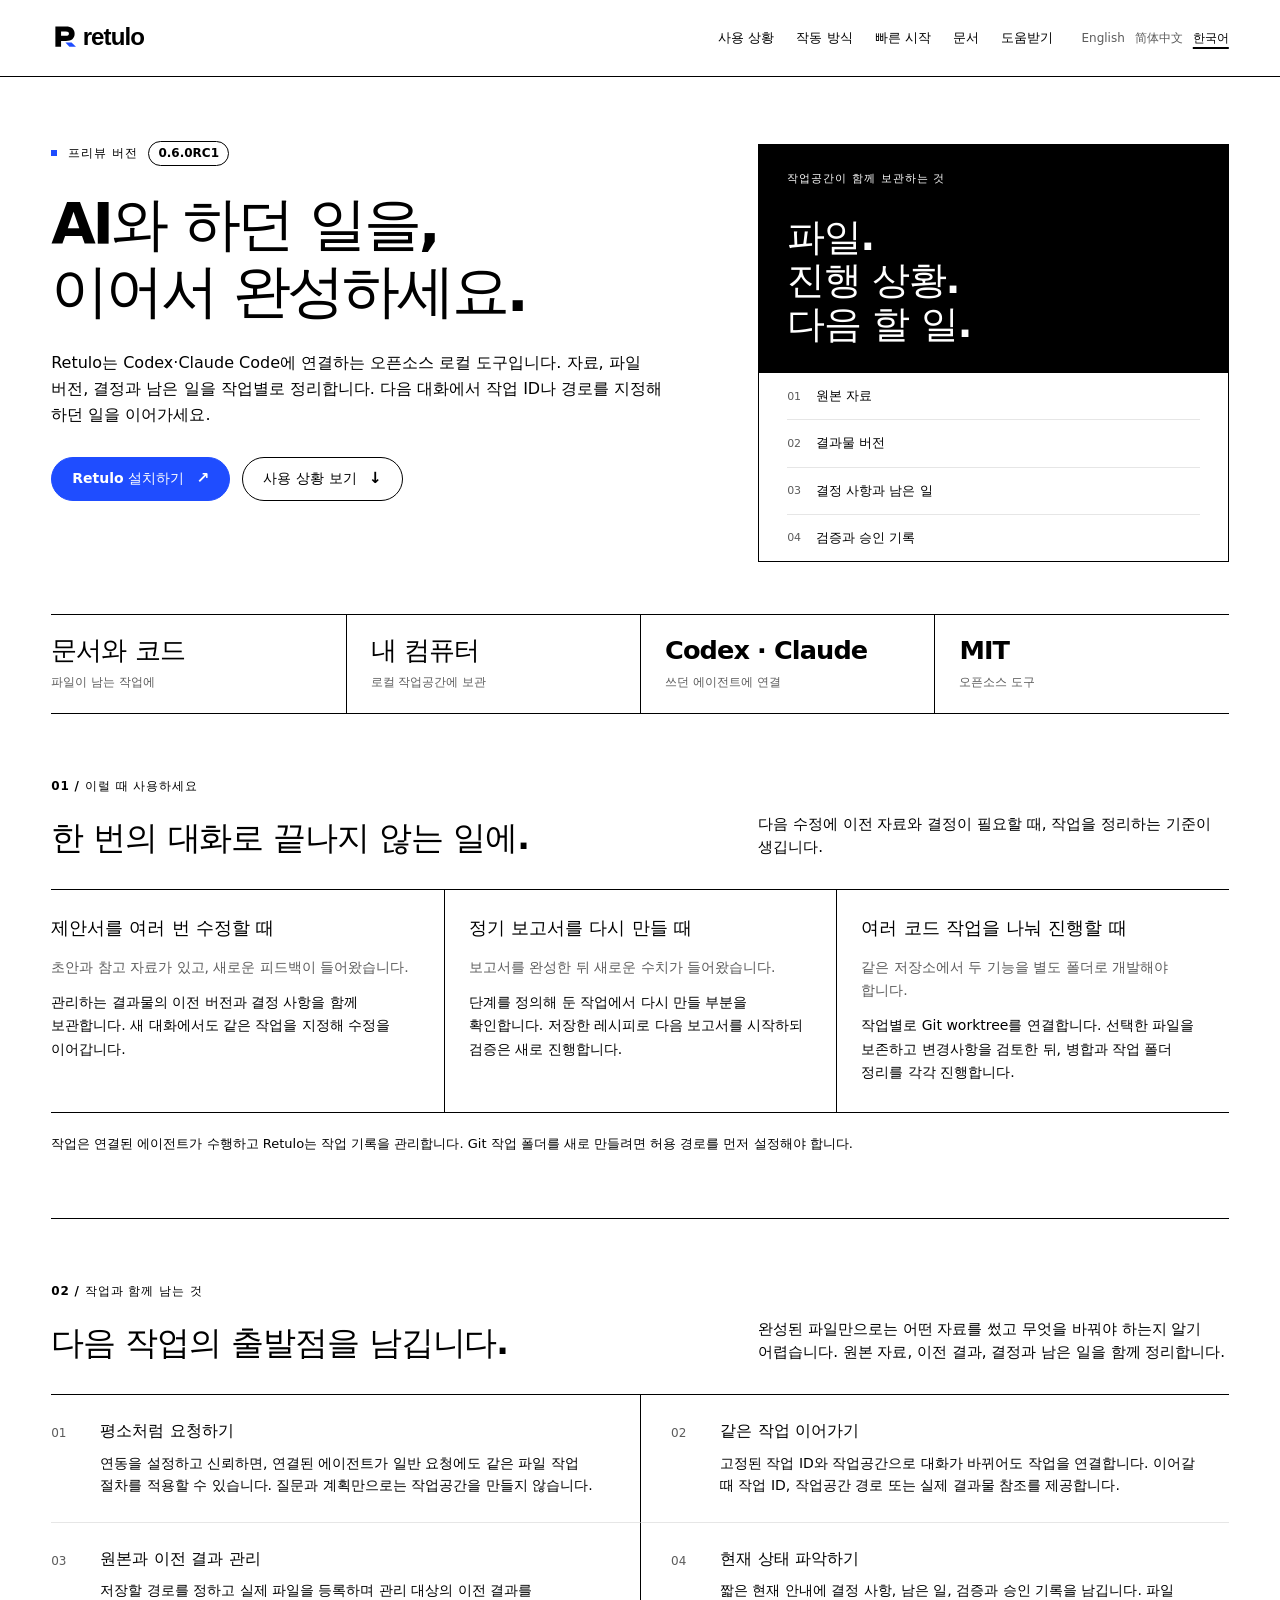
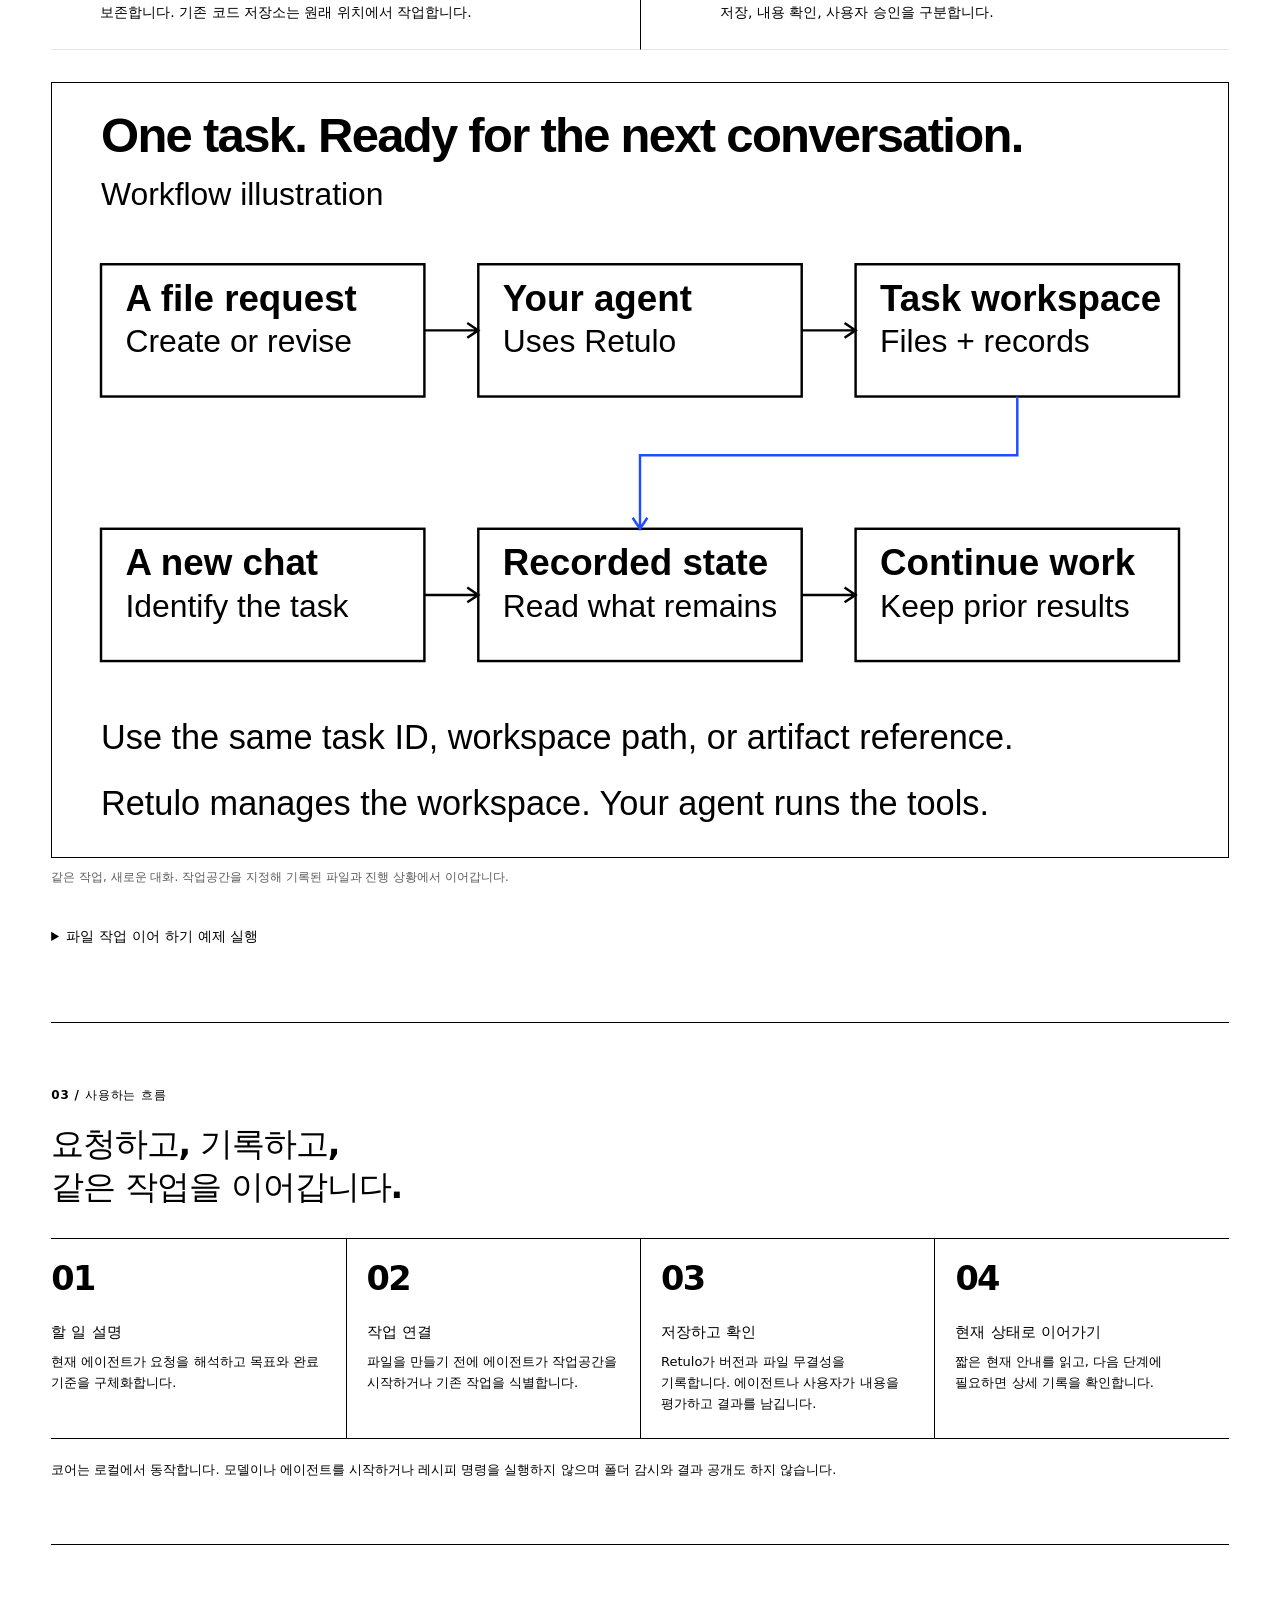
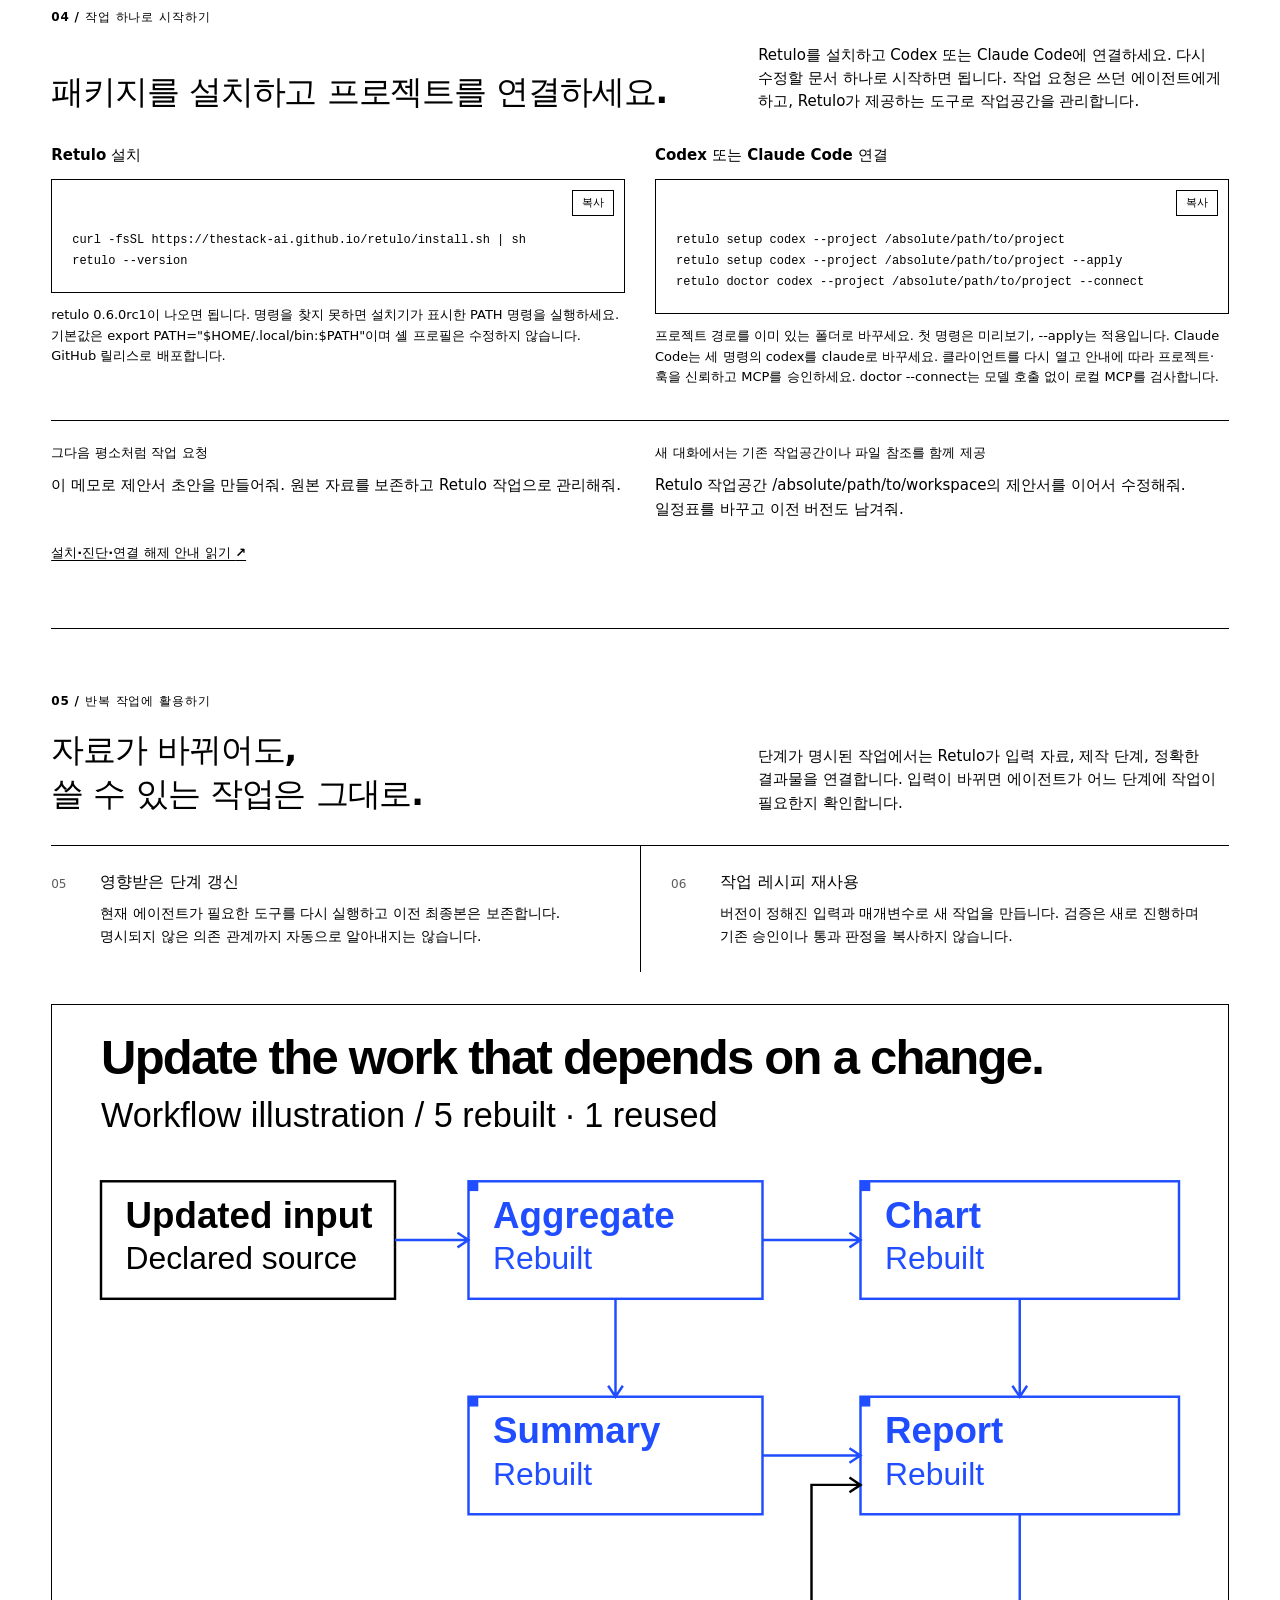
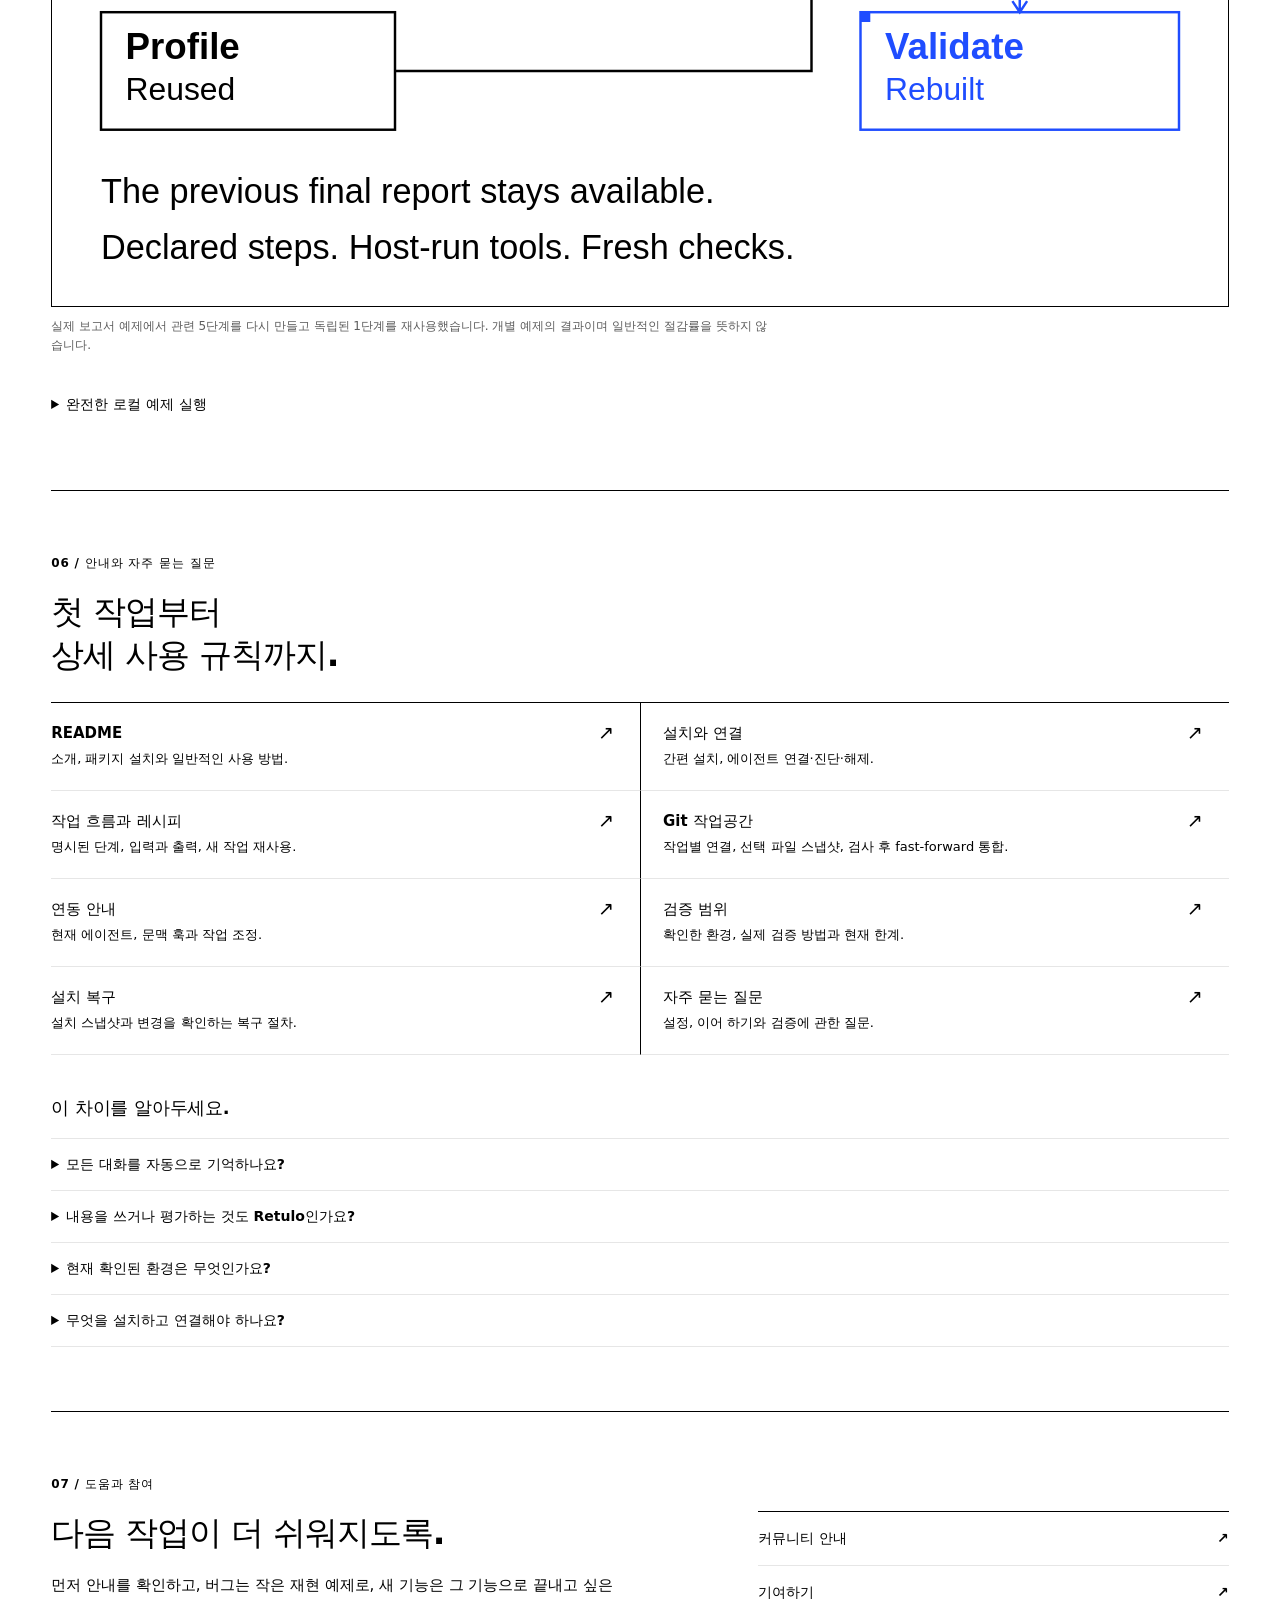
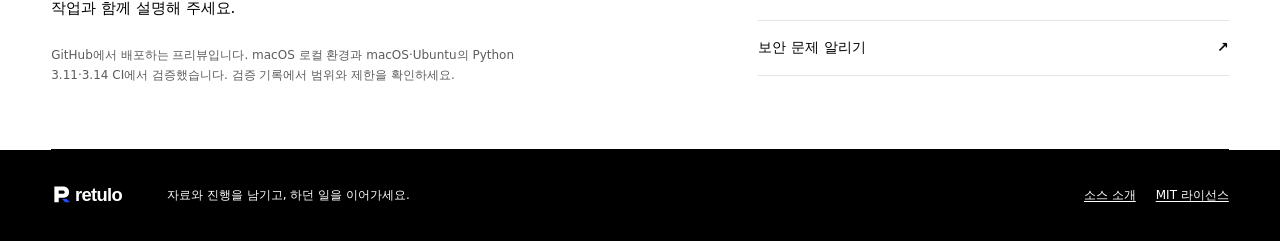
==== commit 82c89ed3: "Explain Retulo through concrete document and code use cases" ====
--- a/site/ko/index.html
+++ b/site/ko/index.html
@@ -3,11 +3,11 @@
 <head>
   <meta charset="utf-8">
   <meta name="viewport" content="width=device-width,initial-scale=1">
-  <title>Retulo — AI 에이전트를 위한 로컬 작업공간</title>
-  <meta name="description" content="원본 자료와 파일 버전, 결정 사항, 진행 기록을 함께 관리합니다. 새 대화에서 같은 작업을 이어가고 작업 절차를 갱신하거나 재사용합니다.">
+  <title>Retulo — AI와 하던 일을 이어서 완성하세요</title>
+  <meta name="description" content="자료, 파일 버전, 결정과 남은 일을 작업별로 정리합니다. Codex·Claude Code에서 문서와 코드 작업을 같은 로컬 작업공간으로 이어가세요.">
   <meta name="color-scheme" content="light">
-  <meta property="og:title" content="Retulo — AI 에이전트를 위한 로컬 작업공간">
-  <meta property="og:description" content="원본 자료와 파일 버전, 결정 사항, 진행 기록을 함께 관리합니다. 새 대화에서 같은 작업을 이어가고 작업 절차를 갱신하거나 재사용합니다.">
+  <meta property="og:title" content="Retulo — AI와 하던 일을 이어서 완성하세요">
+  <meta property="og:description" content="자료, 파일 버전, 결정과 남은 일을 작업별로 정리합니다. Codex·Claude Code에서 문서와 코드 작업을 같은 로컬 작업공간으로 이어가세요.">
   <meta property="og:type" content="website">
   <meta property="og:site_name" content="Retulo">
   <link rel="canonical" href="https://thestack-ai.github.io/retulo/site/ko/">
@@ -19,41 +19,45 @@
   <link rel="alternate" hreflang="zh-CN" href="https://thestack-ai.github.io/retulo/site/zh-CN/">
   <link rel="alternate" hreflang="ko" href="https://thestack-ai.github.io/retulo/site/ko/">
   <link rel="alternate" hreflang="x-default" href="https://thestack-ai.github.io/retulo/site/">
-  <script type="application/ld+json">{"@context": "https://schema.org", "@type": "SoftwareSourceCode", "name": "Retulo", "description": "원본 자료와 파일 버전, 결정 사항, 진행 기록을 함께 관리합니다. 새 대화에서 같은 작업을 이어가고 작업 절차를 갱신하거나 재사용합니다.", "url": "https://thestack-ai.github.io/retulo/site/ko/", "softwareVersion": "0.6.0rc1", "programmingLanguage": "Python", "runtimePlatform": "Python 3.11+", "operatingSystem": "macOS", "license": "https://opensource.org/license/mit", "inLanguage": "ko", "codeRepository": "https://github.com/TheStack-ai/retulo"}</script>
+  <script type="application/ld+json">{"@context": "https://schema.org", "@type": "SoftwareSourceCode", "name": "Retulo", "description": "자료, 파일 버전, 결정과 남은 일을 작업별로 정리합니다. Codex·Claude Code에서 문서와 코드 작업을 같은 로컬 작업공간으로 이어가세요.", "url": "https://thestack-ai.github.io/retulo/site/ko/", "softwareVersion": "0.6.0rc1", "programmingLanguage": "Python", "runtimePlatform": "Python 3.11+", "operatingSystem": "macOS", "license": "https://opensource.org/license/mit", "inLanguage": "ko", "codeRepository": "https://github.com/TheStack-ai/retulo"}</script>
   <link rel="icon" type="image/svg+xml" href="../../assets/brand/symbol.svg">
-  <link rel="stylesheet" href="../styles.css?v=859941131af3">
+  <link rel="stylesheet" href="../styles.css?v=31d3d98bb553">
   <script defer src="../app.js?v=313cf9c6bd0a"></script>
 </head>
 <body>
 <a class="skip-link" href="#main">본문으로 건너뛰기</a>
 <header class="site-header"><div class="header-inner wrap">
   <a class="brand" href="#overview" aria-label="Retulo"><img src="../../assets/brand/wordmark-light.svg" alt="Retulo" width="126" height="36"></a>
-  <nav class="top-nav" aria-label="소개"><a href="#overview">소개</a><a href="#how-it-works">작동 방식</a><a href="#quick-start">빠른 시작</a><a href="#documentation">문서</a><a href="#help">도움받기</a></nav>
+  <nav class="top-nav" aria-label="사용 상황"><a href="#use-cases">사용 상황</a><a href="#how-it-works">작동 방식</a><a href="#quick-start">빠른 시작</a><a href="#documentation">문서</a><a href="#help">도움받기</a></nav>
   <nav class="languages" aria-label="Language"><a href="../index.html" lang="en" hreflang="en">English</a><a href="../zh-CN/index.html" lang="zh-CN" hreflang="zh-CN">简体中文</a><a href="../ko/index.html" lang="ko" hreflang="ko" aria-current="page">한국어</a></nav>
 </div></header>
 <main id="main" class="wrap">
   <section class="hero" id="overview" aria-labelledby="hero-title">
     <div><p class="eyebrow"><span class="status-dot" aria-hidden="true"></span>프리뷰 버전<span class="version-tag">0.6.0rc1</span></p>
-      <h1 id="hero-title">AI 에이전트를 위한<br>로컬 작업공간.</h1><p class="hero-intro">Retulo는 AI 에이전트의 파일 작업에 독립된 로컬 작업공간을 제공합니다. 원본 자료, 결과물 버전, 결정 사항과 검증 기록을 한곳에 보관합니다. 새 대화에서 같은 작업을 지정하면 기록된 상태에서 계속 진행할 수 있습니다.</p>
-      <div class="hero-actions"><a class="button primary" href="#quick-start">시작하기<span class="arrow" aria-hidden="true">↗</span></a><a class="button" href="#how-it-works">작업 흐름 보기<span class="arrow" aria-hidden="true">↓</span></a></div>
+      <h1 id="hero-title">AI와 하던 일을,<br>이어서 완성하세요.</h1><p class="hero-intro">Retulo는 Codex·Claude Code에 연결하는 오픈소스 로컬 도구입니다. 자료, 파일 버전, 결정과 남은 일을 작업별로 정리합니다. 다음 대화에서 작업 ID나 경로를 지정해 하던 일을 이어가세요.</p>
+      <div class="hero-actions"><a class="button primary" href="#quick-start">Retulo 설치하기<span class="arrow" aria-hidden="true">↗</span></a><a class="button" href="#use-cases">사용 상황 보기<span class="arrow" aria-hidden="true">↓</span></a></div>
     </div>
     <aside class="workspace-ledger" aria-label="작업공간이 함께 보관하는 것"><div class="ledger-top"><p>작업공간이 함께 보관하는 것</p><h2>파일.<br>진행 상황.<br>다음 할 일.</h2></div><div class="ledger-lines"><div class="ledger-line"><span>01</span><span>원본 자료</span></div><div class="ledger-line"><span>02</span><span>결과물 버전</span></div><div class="ledger-line"><span>03</span><span>결정 사항과 남은 일</span></div><div class="ledger-line"><span>04</span><span>검증과 승인 기록</span></div></div></aside>
   </section>
-  <div class="facts" aria-label="Retulo 0.6.0rc1"><div class="fact"><strong>0.6.0rc1</strong><span>프리뷰 버전</span></div><div class="fact"><strong>macOS</strong><span>검증한 로컬 환경</span></div><div class="fact"><strong>명령 하나</strong><span>패키지 설치</span></div><div class="fact"><strong>MIT</strong><span>오픈소스 라이선스</span></div></div>
+  <div class="facts" aria-label="Retulo 0.6.0rc1"><div class="fact"><strong>문서와 코드</strong><span>파일이 남는 작업에</span></div><div class="fact"><strong>내 컴퓨터</strong><span>로컬 작업공간에 보관</span></div><div class="fact"><strong>Codex · Claude</strong><span>쓰던 에이전트에 연결</span></div><div class="fact"><strong>MIT</strong><span>오픈소스 도구</span></div></div>
+  <section class="section" id="use-cases" aria-labelledby="cases-title">
+    <p class="section-label">01 / 이럴 때 사용하세요</p><div class="section-heading"><h2 id="cases-title">한 번의 대화로 끝나지 않는 일에.</h2><p>다음 수정에 이전 자료와 결정이 필요할 때, 작업을 정리하는 기준이 생깁니다.</p></div>
+    <div class="use-cases"><article class="use-case"><h3>제안서를 여러 번 수정할 때</h3><p class="case-situation">초안과 참고 자료가 있고, 새로운 피드백이 들어왔습니다.</p><p>관리하는 결과물의 이전 버전과 결정 사항을 함께 보관합니다. 새 대화에서도 같은 작업을 지정해 수정을 이어갑니다.</p></article><article class="use-case"><h3>정기 보고서를 다시 만들 때</h3><p class="case-situation">보고서를 완성한 뒤 새로운 수치가 들어왔습니다.</p><p>단계를 정의해 둔 작업에서 다시 만들 부분을 확인합니다. 저장한 레시피로 다음 보고서를 시작하되 검증은 새로 진행합니다.</p></article><article class="use-case"><h3>여러 코드 작업을 나눠 진행할 때</h3><p class="case-situation">같은 저장소에서 두 기능을 별도 폴더로 개발해야 합니다.</p><p>작업별로 Git worktree를 연결합니다. 선택한 파일을 보존하고 변경사항을 검토한 뒤, 병합과 작업 폴더 정리를 각각 진행합니다.</p></article></div><p class="note">작업은 연결된 에이전트가 수행하고 Retulo는 작업 기록을 관리합니다. Git 작업 폴더를 새로 만들려면 허용 경로를 먼저 설정해야 합니다.</p>
+  </section>
   <section class="section" aria-labelledby="foundation-title">
-    <p class="section-label">01 / 기본 작업 관리</p><div class="section-heading"><h2 id="foundation-title">작업에 필요한 것을 한곳에.</h2><p>작업은 마지막 결과물 파일 하나로 끝나지 않습니다. Retulo는 연결된 에이전트가 참조할 수 있도록 원본 자료, 버전 내역, 결정 사항과 검증 기록을 체계적으로 보관합니다.</p></div>
+    <p class="section-label">02 / 작업과 함께 남는 것</p><div class="section-heading"><h2 id="foundation-title">다음 작업의 출발점을 남깁니다.</h2><p>완성된 파일만으로는 어떤 자료를 썼고 무엇을 바꿔야 하는지 알기 어렵습니다. 원본 자료, 이전 결과, 결정과 남은 일을 함께 정리합니다.</p></div>
     <div class="features"><article class="feature"><span class="feature-number">01</span><div><h3>평소처럼 요청하기</h3><p>연동을 설정하고 신뢰하면, 연결된 에이전트가 일반 요청에도 같은 파일 작업 절차를 적용할 수 있습니다. 질문과 계획만으로는 작업공간을 만들지 않습니다.</p></div></article><article class="feature"><span class="feature-number">02</span><div><h3>같은 작업 이어가기</h3><p>고정된 작업 ID와 작업공간으로 대화가 바뀌어도 작업을 연결합니다. 이어갈 때 작업 ID, 작업공간 경로 또는 실제 결과물 참조를 제공합니다.</p></div></article><article class="feature"><span class="feature-number">03</span><div><h3>원본과 이전 결과 관리</h3><p>저장할 경로를 정하고 실제 파일을 등록하며 관리 대상의 이전 결과를 보존합니다. 기존 코드 저장소는 원래 위치에서 작업합니다.</p></div></article><article class="feature"><span class="feature-number">04</span><div><h3>현재 상태 파악하기</h3><p>짧은 현재 안내에 결정 사항, 남은 일, 검증과 승인 기록을 남깁니다. 파일 저장, 내용 확인, 사용자 승인을 구분합니다.</p></div></article></div>
     <figure class="diagram"><img src="../../assets/demo/continuity.svg" alt="에이전트가 같은 작업이나 작업공간을 지정해 새 대화에서도 원본 자료, 결과물 버전과 진행 기록을 이어 사용하는 흐름." loading="lazy"><figcaption>같은 작업, 새로운 대화. 작업공간을 지정해 기록된 파일과 진행 상황에서 이어갑니다.</figcaption></figure>
-    <div class="demo-code"><h3>파일 작업 이어 하기 예제 실행</h3><div class="code-frame">
+    <details class="demo-code"><summary>파일 작업 이어 하기 예제 실행</summary><div class="code-frame">
       <button class="copy-button" type="button" data-copy="continuity-code" data-label="복사" data-copied="복사됨" data-failed="아래 명령을 선택해 복사하세요." hidden>복사</button>
       <pre><code id="continuity-code">.venv/bin/python scripts/demo_continuity.py --output-dir /tmp/retulo-continuity-demo</code></pre>
-    </div><p>선택적인 소스 예제입니다. 상세 설치 안내의 개발 환경을 먼저 준비하고 새로운 빈 출력 폴더를 사용하세요. 별도 CLI 프로세스가 같은 작업으로 안내문을 만들고 수정하며 이전 버전을 보존합니다. 새 에이전트 대화의 연동 채택까지 검사하지는 않습니다.</p></div>
+    </div><p>선택적인 소스 예제입니다. 상세 설치 안내의 개발 환경을 먼저 준비하고 새로운 빈 출력 폴더를 사용하세요. 별도 CLI 프로세스가 같은 작업으로 안내문을 만들고 수정하며 이전 버전을 보존합니다. 새 에이전트 대화의 연동 채택까지 검사하지는 않습니다.</p></details>
   </section>
   <section class="section" id="how-it-works" aria-labelledby="how-title">
-    <p class="section-label">02 / 작동 방식</p><h2 class="single-heading" id="how-title">에이전트가 도구를 실행하고,<br>Retulo가 작업을 관리합니다.</h2><div class="how-steps"><article class="how-step"><span>01</span><h3>할 일 설명</h3><p>현재 에이전트가 요청을 해석하고 목표와 완료 기준을 구체화합니다.</p></article><article class="how-step"><span>02</span><h3>작업 연결</h3><p>파일을 만들기 전에 에이전트가 작업공간을 시작하거나 기존 작업을 식별합니다.</p></article><article class="how-step"><span>03</span><h3>저장하고 확인</h3><p>Retulo가 버전과 파일 무결성을 기록합니다. 에이전트나 사용자가 내용을 평가하고 결과를 남깁니다.</p></article><article class="how-step"><span>04</span><h3>현재 상태로 이어가기</h3><p>짧은 현재 안내를 읽고, 다음 단계에 필요하면 상세 기록을 확인합니다.</p></article></div><p class="note">코어는 로컬에서 동작합니다. 모델이나 에이전트를 시작하거나 레시피 명령을 실행하지 않으며 폴더 감시와 결과 공개도 하지 않습니다.</p>
+    <p class="section-label">03 / 사용하는 흐름</p><h2 class="single-heading" id="how-title">요청하고, 기록하고,<br>같은 작업을 이어갑니다.</h2><div class="how-steps"><article class="how-step"><span>01</span><h3>할 일 설명</h3><p>현재 에이전트가 요청을 해석하고 목표와 완료 기준을 구체화합니다.</p></article><article class="how-step"><span>02</span><h3>작업 연결</h3><p>파일을 만들기 전에 에이전트가 작업공간을 시작하거나 기존 작업을 식별합니다.</p></article><article class="how-step"><span>03</span><h3>저장하고 확인</h3><p>Retulo가 버전과 파일 무결성을 기록합니다. 에이전트나 사용자가 내용을 평가하고 결과를 남깁니다.</p></article><article class="how-step"><span>04</span><h3>현재 상태로 이어가기</h3><p>짧은 현재 안내를 읽고, 다음 단계에 필요하면 상세 기록을 확인합니다.</p></article></div><p class="note">코어는 로컬에서 동작합니다. 모델이나 에이전트를 시작하거나 레시피 명령을 실행하지 않으며 폴더 감시와 결과 공개도 하지 않습니다.</p>
   </section>
   <section class="section" id="quick-start" aria-labelledby="quick-title">
-    <p class="section-label">03 / 빠른 시작</p><div class="section-heading"><h2 id="quick-title">패키지를 설치하고 프로젝트를 연결하세요.</h2><p>macOS 또는 Linux 터미널에서 설치기를 실행하세요. 릴리스 wheel을 검증하고 지속되는 실행 환경을 설치하며, 필요하면 uv와 Python도 준비합니다. 소스 폴더나 수동 가상환경은 필요하지 않습니다.</p></div>
+    <p class="section-label">04 / 작업 하나로 시작하기</p><div class="section-heading"><h2 id="quick-title">패키지를 설치하고 프로젝트를 연결하세요.</h2><p>Retulo를 설치하고 Codex 또는 Claude Code에 연결하세요. 다시 수정할 문서 하나로 시작하면 됩니다. 작업 요청은 쓰던 에이전트에게 하고, Retulo가 제공하는 도구로 작업공간을 관리합니다.</p></div>
     <div class="quickstart-grid"><div class="code-section"><h3>Retulo 설치</h3><div class="code-frame">
       <button class="copy-button" type="button" data-copy="install-code" data-label="복사" data-copied="복사됨" data-failed="아래 명령을 선택해 복사하세요." hidden>복사</button>
       <pre><code id="install-code">curl -fsSL https://thestack-ai.github.io/retulo/install.sh | sh
@@ -64,27 +68,27 @@
 retulo setup codex --project /absolute/path/to/project --apply
 retulo doctor codex --project /absolute/path/to/project --connect</code></pre>
     </div><p>프로젝트 경로를 이미 있는 폴더로 바꾸세요. 첫 명령은 미리보기, --apply는 적용입니다. Claude Code는 세 명령의 codex를 claude로 바꾸세요. 클라이언트를 다시 열고 안내에 따라 프로젝트·훅을 신뢰하고 MCP를 승인하세요. doctor --connect는 모델 호출 없이 로컬 MCP를 검사합니다.</p></div></div>
-    <div class="request-examples"><div><h3>그다음 평소처럼 작업 요청</h3><blockquote>방문객 안내문을 Markdown 파일로 만들어줘. 원본 자료는 보존해줘.</blockquote></div><div><h3>새 대화에서는 기존 작업공간이나 파일 참조를 함께 제공</h3><blockquote>같은 작업공간에서 이 안내문을 이어서 수정해줘. 연락처를 추가하고 이전 버전도 남겨줘.</blockquote></div></div>
+    <div class="request-examples"><div><h3>그다음 평소처럼 작업 요청</h3><blockquote>이 메모로 제안서 초안을 만들어줘. 원본 자료를 보존하고 Retulo 작업으로 관리해줘.</blockquote></div><div><h3>새 대화에서는 기존 작업공간이나 파일 참조를 함께 제공</h3><blockquote>Retulo 작업공간 /absolute/path/to/workspace의 제안서를 이어서 수정해줘. 일정표를 바꾸고 이전 버전도 남겨줘.</blockquote></div></div>
     <a class="text-link" href="https://github.com/TheStack-ai/retulo/blob/main/docs/INSTALLATION.md">설치·진단·연결 해제 안내 읽기 <span aria-hidden="true">↗</span></a>
   </section>
   <section class="section" id="examples" aria-labelledby="workflow-title">
-    <p class="section-label">04 / 갱신과 반복</p><div class="section-heading"><h2 id="workflow-title">자료가 바뀌어도,<br>쓸 수 있는 작업은 그대로.</h2><p>단계가 명시된 작업에서는 Retulo가 입력 자료, 제작 단계, 정확한 결과물을 연결합니다. 입력이 바뀌면 에이전트가 어느 단계에 작업이 필요한지 확인합니다.</p></div>
+    <p class="section-label">05 / 반복 작업에 활용하기</p><div class="section-heading"><h2 id="workflow-title">자료가 바뀌어도,<br>쓸 수 있는 작업은 그대로.</h2><p>단계가 명시된 작업에서는 Retulo가 입력 자료, 제작 단계, 정확한 결과물을 연결합니다. 입력이 바뀌면 에이전트가 어느 단계에 작업이 필요한지 확인합니다.</p></div>
     <div class="features workflow-features"><article class="feature"><span class="feature-number">05</span><div><h3>영향받은 단계 갱신</h3><p>현재 에이전트가 필요한 도구를 다시 실행하고 이전 최종본은 보존합니다. 명시되지 않은 의존 관계까지 자동으로 알아내지는 않습니다.</p></div></article><article class="feature"><span class="feature-number">06</span><div><h3>작업 레시피 재사용</h3><p>버전이 정해진 입력과 매개변수로 새 작업을 만듭니다. 검증은 새로 진행하며 기존 승인이나 통과 판정을 복사하지 않습니다.</p></div></article></div>
     <figure class="diagram"><img src="../../assets/demo/workflow.svg" alt="명시된 입력 변경으로 연결된 작업 단계가 갱신되고 독립된 단계는 재사용되며 이전 보고서도 보존되는 흐름." loading="lazy"><figcaption>실제 보고서 예제에서 관련 5단계를 다시 만들고 독립된 1단계를 재사용했습니다. 개별 예제의 결과이며 일반적인 절감률을 뜻하지 않습니다.</figcaption></figure>
-    <div class="demo-code"><h3>완전한 로컬 예제 실행</h3><div class="code-frame">
+    <details class="demo-code"><summary>완전한 로컬 예제 실행</summary><div class="code-frame">
       <button class="copy-button" type="button" data-copy="demo-code" data-label="복사" data-copied="복사됨" data-failed="아래 명령을 선택해 복사하세요." hidden>복사</button>
       <pre><code id="demo-code">.venv/bin/python scripts/demo_incremental.py --output-dir /tmp/retulo-report-demo</code></pre>
-    </div><p>선택적인 소스 예제입니다. 상세 설치 안내의 개발 환경을 준비한 뒤 소스 폴더에서 새로운 빈 출력 폴더를 지정해 실행하세요. HTML 보고서 생성, 영향받은 단계 갱신, 이전 결과 보존과 새 레시피 작업을 확인합니다. 모델 호출이나 전역 설정 변경은 없습니다.</p></div>
+    </div><p>선택적인 소스 예제입니다. 상세 설치 안내의 개발 환경을 준비한 뒤 소스 폴더에서 새로운 빈 출력 폴더를 지정해 실행하세요. HTML 보고서 생성, 영향받은 단계 갱신, 이전 결과 보존과 새 레시피 작업을 확인합니다. 모델 호출이나 전역 설정 변경은 없습니다.</p></details>
   </section>
   <section class="section" id="documentation" aria-labelledby="docs-title">
-    <p class="section-label">05 / 문서</p><h2 class="single-heading" id="docs-title">첫 작업부터<br>상세 사용 규칙까지.</h2>
-    <ul class="document-list"><li><a href="https://github.com/TheStack-ai/retulo/blob/main/README.ko.md"><span><strong>README</strong><small>소개, 패키지 설치와 일반적인 사용 방법.</small></span><span class="arrow" aria-hidden="true">↗</span></a></li><li><a href="https://github.com/TheStack-ai/retulo/blob/main/docs/INSTALLATION.md"><span><strong>설치와 연결</strong><small>간편 설치, 에이전트 연결·진단·해제.</small></span><span class="arrow" aria-hidden="true">↗</span></a></li><li><a href="https://github.com/TheStack-ai/retulo/blob/main/docs/WORKFLOWS.md"><span><strong>작업 흐름과 레시피</strong><small>명시된 단계, 입력과 출력, 새 작업 재사용.</small></span><span class="arrow" aria-hidden="true">↗</span></a></li><li><a href="https://github.com/TheStack-ai/retulo/blob/main/docs/GIT_WORKSPACES.md"><span><strong>Git 작업공간</strong><small>작업별 연결, 선택 파일 스냅샷, 검사 후 fast-forward 통합.</small></span><span class="arrow" aria-hidden="true">↗</span></a></li><li><a href="https://github.com/TheStack-ai/retulo/blob/main/docs/INTEGRATIONS.md"><span><strong>연동 안내</strong><small>현재 에이전트, 문맥 훅과 작업 조정.</small></span><span class="arrow" aria-hidden="true">↗</span></a></li><li><a href="https://github.com/TheStack-ai/retulo/blob/main/docs/QUALIFICATION.md"><span><strong>검증 범위</strong><small>확인한 환경, 실제 검증 방법과 현재 한계.</small></span><span class="arrow" aria-hidden="true">↗</span></a></li><li><a href="https://github.com/TheStack-ai/retulo/blob/main/docs/RESTORE.md"><span><strong>설치 복구</strong><small>설치 스냅샷과 변경을 확인하는 복구 절차.</small></span><span class="arrow" aria-hidden="true">↗</span></a></li><li><a href="https://github.com/TheStack-ai/retulo/blob/main/docs/FAQ.md"><span><strong>자주 묻는 질문</strong><small>설정, 이어 하기와 검증에 관한 질문.</small></span><span class="arrow" aria-hidden="true">↗</span></a></li></ul><div class="faq"><h3>이 차이를 알아두세요.</h3><details><summary>모든 대화를 자동으로 기억하나요?</summary><p>Retulo는 관리하는 작업, 파일과 진행 상황을 기록합니다. 다른 대화에서 이어갈 때 같은 작업이나 작업공간을 지정합니다. 코어가 전달받지 않은 대화를 복원하지는 않습니다.</p></details><details><summary>내용을 쓰거나 평가하는 것도 Retulo인가요?</summary><p>현재 에이전트가 요청을 해석하고 도구를 실행합니다. Retulo는 작업공간을 관리하고 파일 무결성, 검증과 승인을 기록합니다. 검증 기록만으로 내용의 품질이 보장되는 것은 아닙니다.</p></details><details><summary>현재 확인된 환경은 무엇인가요?</summary><p>로컬 검증 환경은 macOS와 로컬 파일 시스템입니다. 설치기는 macOS·Linux용이며 필요하면 Python 3.11 이상을 준비합니다. Linux 설치는 CI 검증 대상이고 Windows 수동 설치·네트워크 저장소·여러 호스트·다른 클라이언트는 별도 검증이 필요합니다.</p></details><details><summary>무엇을 설치하고 연결해야 하나요?</summary><p>패키지 설치기를 실행한 뒤 기존 프로젝트를 지정해 retulo setup codex 또는 retulo setup claude를 사용하세요. 로컬 설정과 관리 지침을 함께 만듭니다. Codex 또는 Claude Code의 설치·로그인은 별도로 하며, Retulo가 모델 계정이나 백그라운드 서비스를 추가하지는 않습니다.</p></details></div>
+    <p class="section-label">06 / 안내와 자주 묻는 질문</p><h2 class="single-heading" id="docs-title">첫 작업부터<br>상세 사용 규칙까지.</h2>
+    <ul class="document-list"><li><a href="https://github.com/TheStack-ai/retulo/blob/main/README.ko.md"><span><strong>README</strong><small>소개, 패키지 설치와 일반적인 사용 방법.</small></span><span class="arrow" aria-hidden="true">↗</span></a></li><li><a href="https://github.com/TheStack-ai/retulo/blob/main/docs/INSTALLATION.md"><span><strong>설치와 연결</strong><small>간편 설치, 에이전트 연결·진단·해제.</small></span><span class="arrow" aria-hidden="true">↗</span></a></li><li><a href="https://github.com/TheStack-ai/retulo/blob/main/docs/WORKFLOWS.md"><span><strong>작업 흐름과 레시피</strong><small>명시된 단계, 입력과 출력, 새 작업 재사용.</small></span><span class="arrow" aria-hidden="true">↗</span></a></li><li><a href="https://github.com/TheStack-ai/retulo/blob/main/docs/GIT_WORKSPACES.md"><span><strong>Git 작업공간</strong><small>작업별 연결, 선택 파일 스냅샷, 검사 후 fast-forward 통합.</small></span><span class="arrow" aria-hidden="true">↗</span></a></li><li><a href="https://github.com/TheStack-ai/retulo/blob/main/docs/INTEGRATIONS.md"><span><strong>연동 안내</strong><small>현재 에이전트, 문맥 훅과 작업 조정.</small></span><span class="arrow" aria-hidden="true">↗</span></a></li><li><a href="https://github.com/TheStack-ai/retulo/blob/main/docs/QUALIFICATION.md"><span><strong>검증 범위</strong><small>확인한 환경, 실제 검증 방법과 현재 한계.</small></span><span class="arrow" aria-hidden="true">↗</span></a></li><li><a href="https://github.com/TheStack-ai/retulo/blob/main/docs/RESTORE.md"><span><strong>설치 복구</strong><small>설치 스냅샷과 변경을 확인하는 복구 절차.</small></span><span class="arrow" aria-hidden="true">↗</span></a></li><li><a href="https://github.com/TheStack-ai/retulo/blob/main/docs/FAQ.md"><span><strong>자주 묻는 질문</strong><small>설정, 이어 하기와 검증에 관한 질문.</small></span><span class="arrow" aria-hidden="true">↗</span></a></li></ul><div class="faq"><h3>이 차이를 알아두세요.</h3><details><summary>모든 대화를 자동으로 기억하나요?</summary><p>Retulo는 관리하는 작업, 파일과 진행 상황을 기록합니다. 다른 대화에서 이어갈 때 같은 작업이나 작업공간을 지정합니다. 코어가 전달받지 않은 대화를 복원하지는 않습니다.</p></details><details><summary>내용을 쓰거나 평가하는 것도 Retulo인가요?</summary><p>현재 에이전트가 요청을 해석하고 도구를 실행합니다. Retulo는 작업공간을 관리하고 파일 무결성, 검증과 승인을 기록합니다. 검증 기록만으로 내용의 품질이 보장되는 것은 아닙니다.</p></details><details><summary>현재 확인된 환경은 무엇인가요?</summary><p>macOS 로컬 환경과 macOS·Ubuntu의 Python 3.11·3.14 CI에서 확인했습니다. Windows·네트워크 저장소·여러 호스트·다른 클라이언트는 별도 검증이 필요합니다. 통신 검사가 특정 대화의 작업 절차 준수까지 보장하지는 않습니다.</p></details><details><summary>무엇을 설치하고 연결해야 하나요?</summary><p>패키지 설치기를 실행한 뒤 기존 프로젝트를 지정해 retulo setup codex 또는 retulo setup claude를 사용하세요. 로컬 설정과 관리 지침을 함께 만듭니다. Codex 또는 Claude Code의 설치·로그인은 별도로 하며, Retulo가 모델 계정이나 백그라운드 서비스를 추가하지는 않습니다.</p></details></div>
   </section>
   <section class="section" id="help" aria-labelledby="help-title">
-    <p class="section-label">06 / 도움과 기여</p><div class="help-layout"><div><h2 class="single-heading" id="help-title">다음 작업이 더 쉬워지도록.</h2><p>먼저 안내를 확인하고, 버그는 작은 재현 예제로, 새 기능은 그 기능으로 끝내고 싶은 작업과 함께 설명해 주세요.</p><p class="publication-note">GitHub wheel로 배포하는 프리뷰 버전입니다. macOS는 로컬에서 검증했고 Linux 설치는 CI 검증 대상입니다. 실제 검사와 현재 한계는 검증 기록에서 확인하세요.</p></div><nav class="help-links" aria-label="도움받기"><a href="https://github.com/TheStack-ai/retulo/blob/main/docs/COMMUNITY.md">커뮤니티 안내<span aria-hidden="true">↗</span></a><a href="https://github.com/TheStack-ai/retulo/blob/main/CONTRIBUTING.md">기여하기<span aria-hidden="true">↗</span></a><a href="https://github.com/TheStack-ai/retulo/blob/main/SECURITY.md">보안 문제 알리기<span aria-hidden="true">↗</span></a></nav></div>
+    <p class="section-label">07 / 도움과 참여</p><div class="help-layout"><div><h2 class="single-heading" id="help-title">다음 작업이 더 쉬워지도록.</h2><p>먼저 안내를 확인하고, 버그는 작은 재현 예제로, 새 기능은 그 기능으로 끝내고 싶은 작업과 함께 설명해 주세요.</p><p class="publication-note">GitHub에서 배포하는 프리뷰입니다. macOS 로컬 환경과 macOS·Ubuntu의 Python 3.11·3.14 CI에서 검증했습니다. 검증 기록에서 범위와 제한을 확인하세요.</p></div><nav class="help-links" aria-label="도움받기"><a href="https://github.com/TheStack-ai/retulo/blob/main/docs/COMMUNITY.md">커뮤니티 안내<span aria-hidden="true">↗</span></a><a href="https://github.com/TheStack-ai/retulo/blob/main/CONTRIBUTING.md">기여하기<span aria-hidden="true">↗</span></a><a href="https://github.com/TheStack-ai/retulo/blob/main/SECURITY.md">보안 문제 알리기<span aria-hidden="true">↗</span></a></nav></div>
   </section>
 </main>
-<footer class="site-footer"><div class="footer-inner wrap"><div class="footer-brand"><img src="../../assets/brand/wordmark-dark.svg" alt="Retulo" width="96" height="30"><p>로컬 작업공간. 남겨진 진행 기록. 이어갈 수 있는 작업.</p></div><div class="footer-links"><a href="https://github.com/TheStack-ai/retulo/blob/main/README.md">소스 소개</a><a href="https://github.com/TheStack-ai/retulo/blob/main/LICENSE">MIT 라이선스</a></div></div></footer>
+<footer class="site-footer"><div class="footer-inner wrap"><div class="footer-brand"><img src="../../assets/brand/wordmark-dark.svg" alt="Retulo" width="96" height="30"><p>자료와 진행을 남기고, 하던 일을 이어가세요.</p></div><div class="footer-links"><a href="https://github.com/TheStack-ai/retulo/blob/main/README.md">소스 소개</a><a href="https://github.com/TheStack-ai/retulo/blob/main/LICENSE">MIT 라이선스</a></div></div></footer>
 <p class="visually-hidden" id="copy-status" role="status" aria-live="polite"></p>
 </body>
 </html>
--- a/site/styles.css
+++ b/site/styles.css
@@ -2,3 +2,8 @@
 @media(min-width:1100px){.site-header{position:sticky;top:0;z-index:5}}@media(max-width:1100px){.header-inner{gap:22px;flex-wrap:wrap;padding-block:18px}.top-nav{order:3;width:100%;margin:0;justify-content:space-between;gap:14px;padding-top:12px;border-top:1px solid var(--soft-rule)}.languages{margin-left:auto}.hero,.section-heading,.help-layout{gap:30px}.hero{padding-top:45px}.ledger-top{padding:24px}.ledger-lines{padding-inline:24px}.how-step{padding-right:14px}.how-step+.how-step{padding-left:14px}}@media(max-width:720px){html{scroll-padding-top:24px}.wrap{width:calc(100% - 40px)}.header-inner{min-height:0;padding-block:17px;gap:14px}.brand,.brand img{width:106px}.brand{flex-basis:106px}.languages{gap:12px;font-size:.6875rem}.top-nav{font-size:.75rem;gap:10px;overflow-wrap:anywhere}.top-nav a:nth-child(2){display:none}.hero{grid-template-columns:1fr;gap:32px;padding-block:37px}.hero h1{max-width:100%;font-size:clamp(2.45rem,9vw,3.65rem);margin-bottom:20px}.hero-intro{max-width:100%;font-size:.9375rem;line-height:1.7}.eyebrow{margin-bottom:23px;font-size:.6875rem}.workspace-ledger{display:grid;grid-template-columns:minmax(0,1fr) minmax(0,1fr);margin:0}.ledger-top{padding:20px}.ledger-top p{font-size:.5625rem;margin-bottom:23px}.ledger-top h2{font-size:clamp(1.5rem,6.4vw,2.2rem)}.ledger-lines{padding-inline:15px;align-self:center}.ledger-line{font-size:.6875rem;gap:10px;padding-block:10px}.ledger-line span:first-child{font-size:.625rem}.facts{grid-template-columns:repeat(2,minmax(0,1fr))}.fact{padding:19px 16px 19px 0}.fact+.fact{padding-left:18px}.fact:nth-child(3){border-left:0;border-top:1px solid var(--ink);padding-left:0}.fact:nth-child(4){border-top:1px solid var(--ink)}.fact strong{font-size:1.55rem}.fact span{font-size:.6875rem;margin-top:7px}.section{padding-block:44px}.section-label{font-size:.6875rem;margin-bottom:16px}.section-heading,.help-layout{grid-template-columns:1fr;gap:18px;margin-bottom:25px}.section-heading h2,.single-heading{font-size:1.85rem;line-height:1.16;max-width:100%}.section-heading p{font-size:.875rem;line-height:1.65}.features{grid-template-columns:1fr}.feature{padding:21px 0;grid-template-columns:24px minmax(0,1fr);gap:12px}.feature:nth-child(even){border-left:0;padding-left:0}.feature h3{font-size:.9375rem}.feature p{font-size:.8125rem;line-height:1.65}.diagram{margin-top:26px}.diagram figcaption{font-size:.6875rem;line-height:1.65}.how-steps{grid-template-columns:repeat(2,minmax(0,1fr));margin-top:26px}.how-step{padding:21px 16px 22px 0}.how-step+.how-step{padding-left:17px}.how-step:nth-child(3){border-left:0;border-top:1px solid var(--ink);padding-left:0}.how-step:nth-child(4){border-top:1px solid var(--ink)}.how-step>span{font-size:1.9rem}.how-step h3{font-size:.875rem;margin-top:20px}.how-step p{font-size:.75rem;line-height:1.65}.note{font-size:.75rem;line-height:1.7}.quickstart-grid,.request-examples{grid-template-columns:minmax(0,1fr);gap:26px}.code-section{min-width:0}.code-section h3{font-size:.875rem}pre{font-size:.6875rem;padding-inline:14px}.code-section>p,.demo-code p{font-size:.75rem;line-height:1.7}.request-examples{padding-top:22px;margin-top:27px}.request-examples h3{font-size:.75rem}.request-examples blockquote{font-size:.875rem}.workflow-features .feature:first-child{border-bottom:1px solid var(--soft-rule)}.document-list{grid-template-columns:1fr}.document-list li:nth-child(even){border-left:0}.document-list a,.document-list li:nth-child(even) a{padding:18px 0}.document-list strong{font-size:.875rem}.document-list small{font-size:.75rem}.faq{margin-top:32px}.faq>h3{font-size:1rem}.faq summary{font-size:.8125rem}.faq details p{font-size:.8125rem}.help-layout{margin-bottom:0}.help-layout p{font-size:.875rem;margin-top:17px}.help-links a{font-size:.8125rem}.publication-note{font-size:.6875rem!important}.footer-inner{flex-direction:column;align-items:flex-start;gap:22px}.footer-brand{align-items:flex-start;gap:18px}.footer-brand p{font-size:.6875rem;max-width:30ch}.footer-links{font-size:.6875rem;flex-wrap:wrap}.button{font-size:.8125rem;padding-inline:17px}.text-link{font-size:.75rem}html[lang=zh-CN] h1{font-size:clamp(2.25rem,8vw,3.5rem)}html[lang=ko] h1{font-size:clamp(2.1rem,7.4vw,3.2rem)}html[lang=ko] .section-heading h2,html[lang=zh-CN] .section-heading h2{font-size:1.75rem}}@media(max-width:380px){.wrap{width:calc(100% - 32px)}.top-nav{font-size:.6875rem}.brand,.brand img{width:94px}.brand{flex-basis:94px}.languages{gap:9px}.ledger-top{padding:17px}.ledger-lines{padding-inline:12px}.ledger-line{font-size:.625rem;gap:8px}.ledger-top p{font-size:.625rem}.hero h1{font-size:2.3rem}.button{font-size:.75rem;padding-inline:15px}}@media(prefers-reduced-motion:reduce){html{scroll-behavior:auto}*,*::before,*::after{transition:none!important;animation:none!important}}@media(pointer:coarse){.top-nav a,.languages a,.footer-links a{min-height:44px;display:inline-flex;align-items:center}.copy-button{min-height:44px;min-width:60px}}
 
 html[lang=ko] p,html[lang=ko] blockquote,html[lang=ko] summary{word-break:keep-all;overflow-wrap:anywhere}
+
+.use-cases{display:grid;grid-template-columns:repeat(3,minmax(0,1fr));border-top:1px solid var(--ink);border-bottom:1px solid var(--ink)}.use-case{padding:25px 24px 28px 0}.use-case+.use-case{border-left:1px solid var(--ink);padding-left:24px}.use-case h3{font-size:1.125rem;line-height:1.4;margin:0 0 16px}.use-case p{font-size:.875rem;line-height:1.65;margin:12px 0 0}.use-case .case-situation{color:var(--muted)}.demo-code summary{cursor:pointer;font-size:.875rem;font-weight:600;padding-block:10px}.demo-code[open] summary{margin-bottom:10px}.fact strong{font-size:clamp(1.2rem,2vw,1.6rem)}
+@media(max-width:720px){.use-cases{grid-template-columns:1fr}.use-case,.use-case+.use-case{padding:22px 0;border-left:0}.use-case+.use-case{border-top:1px solid var(--soft-rule)}.use-case h3{font-size:1rem;margin-bottom:10px}.use-case p{font-size:.8125rem}.fact strong{font-size:1.2rem}}
+
+@media(max-width:720px){html[lang=zh-CN] .section-heading h2,html[lang=zh-CN] .single-heading{word-break:normal;overflow-wrap:anywhere}}
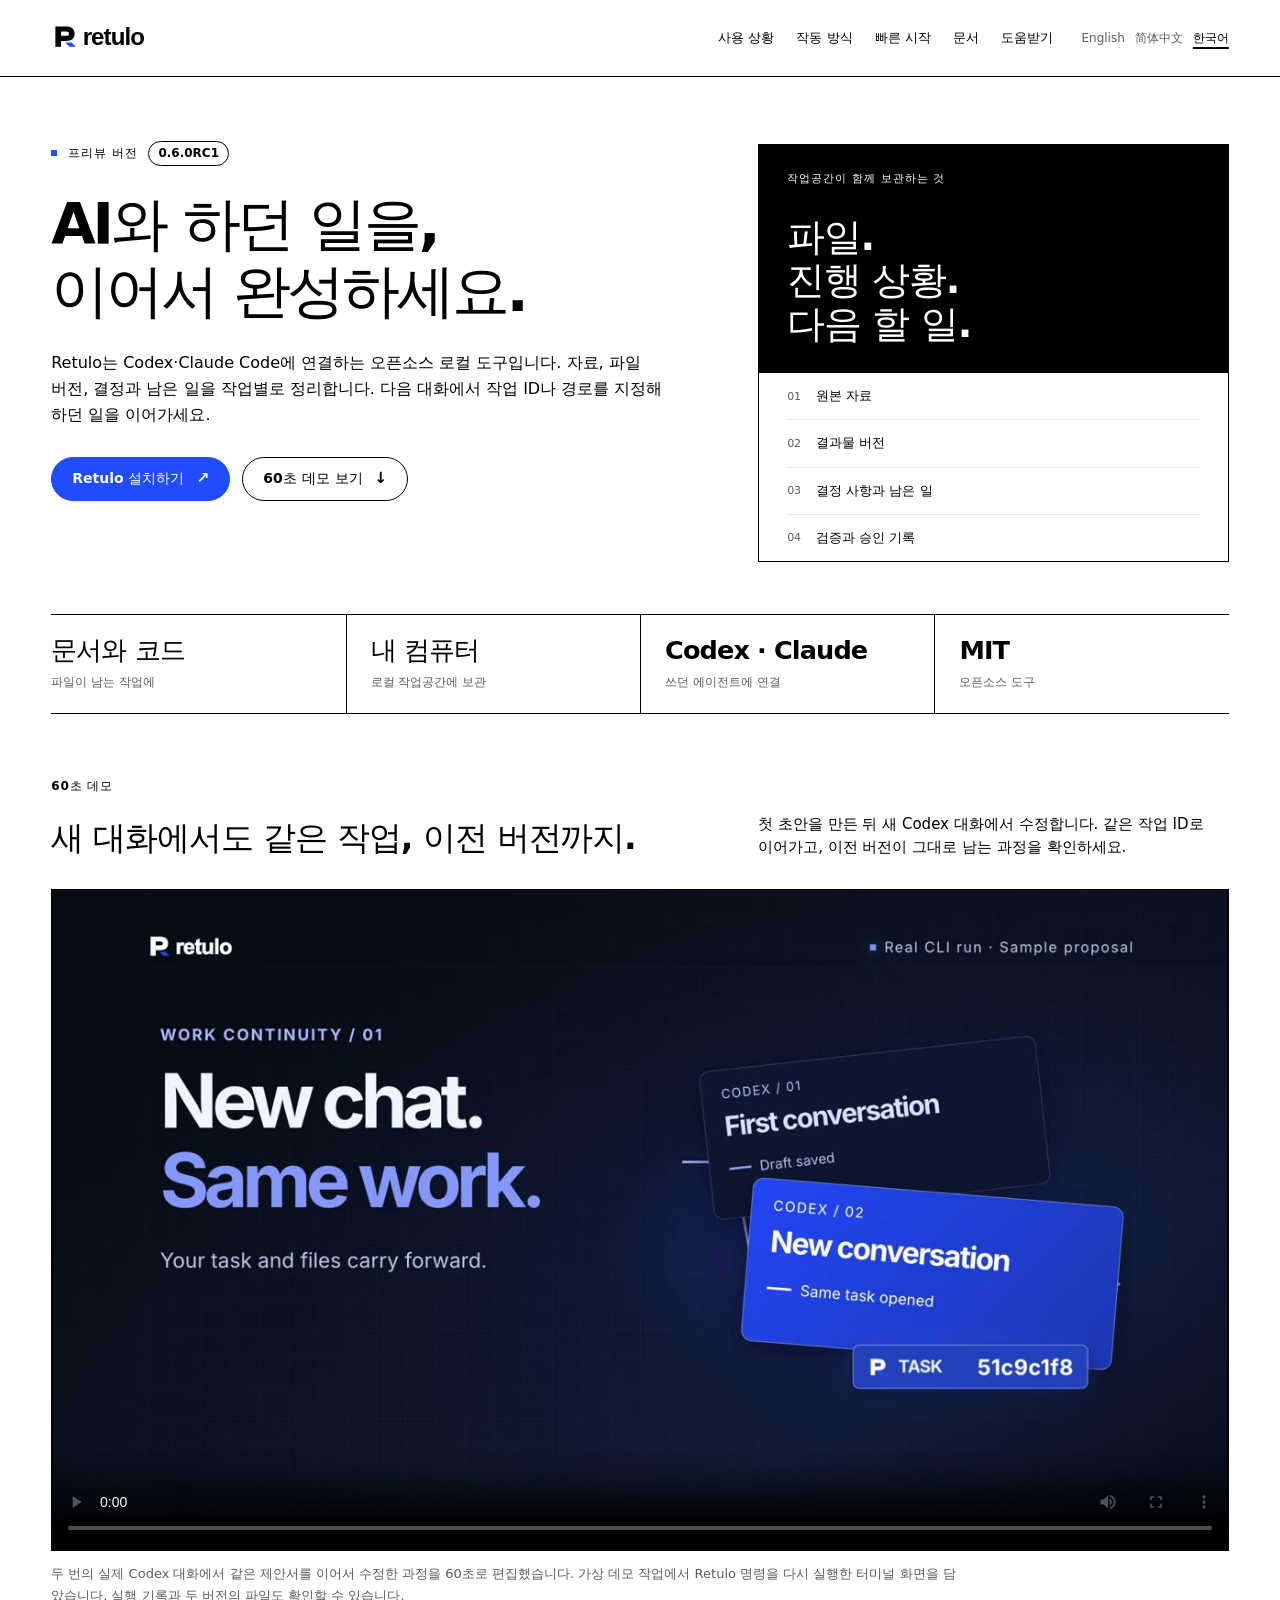
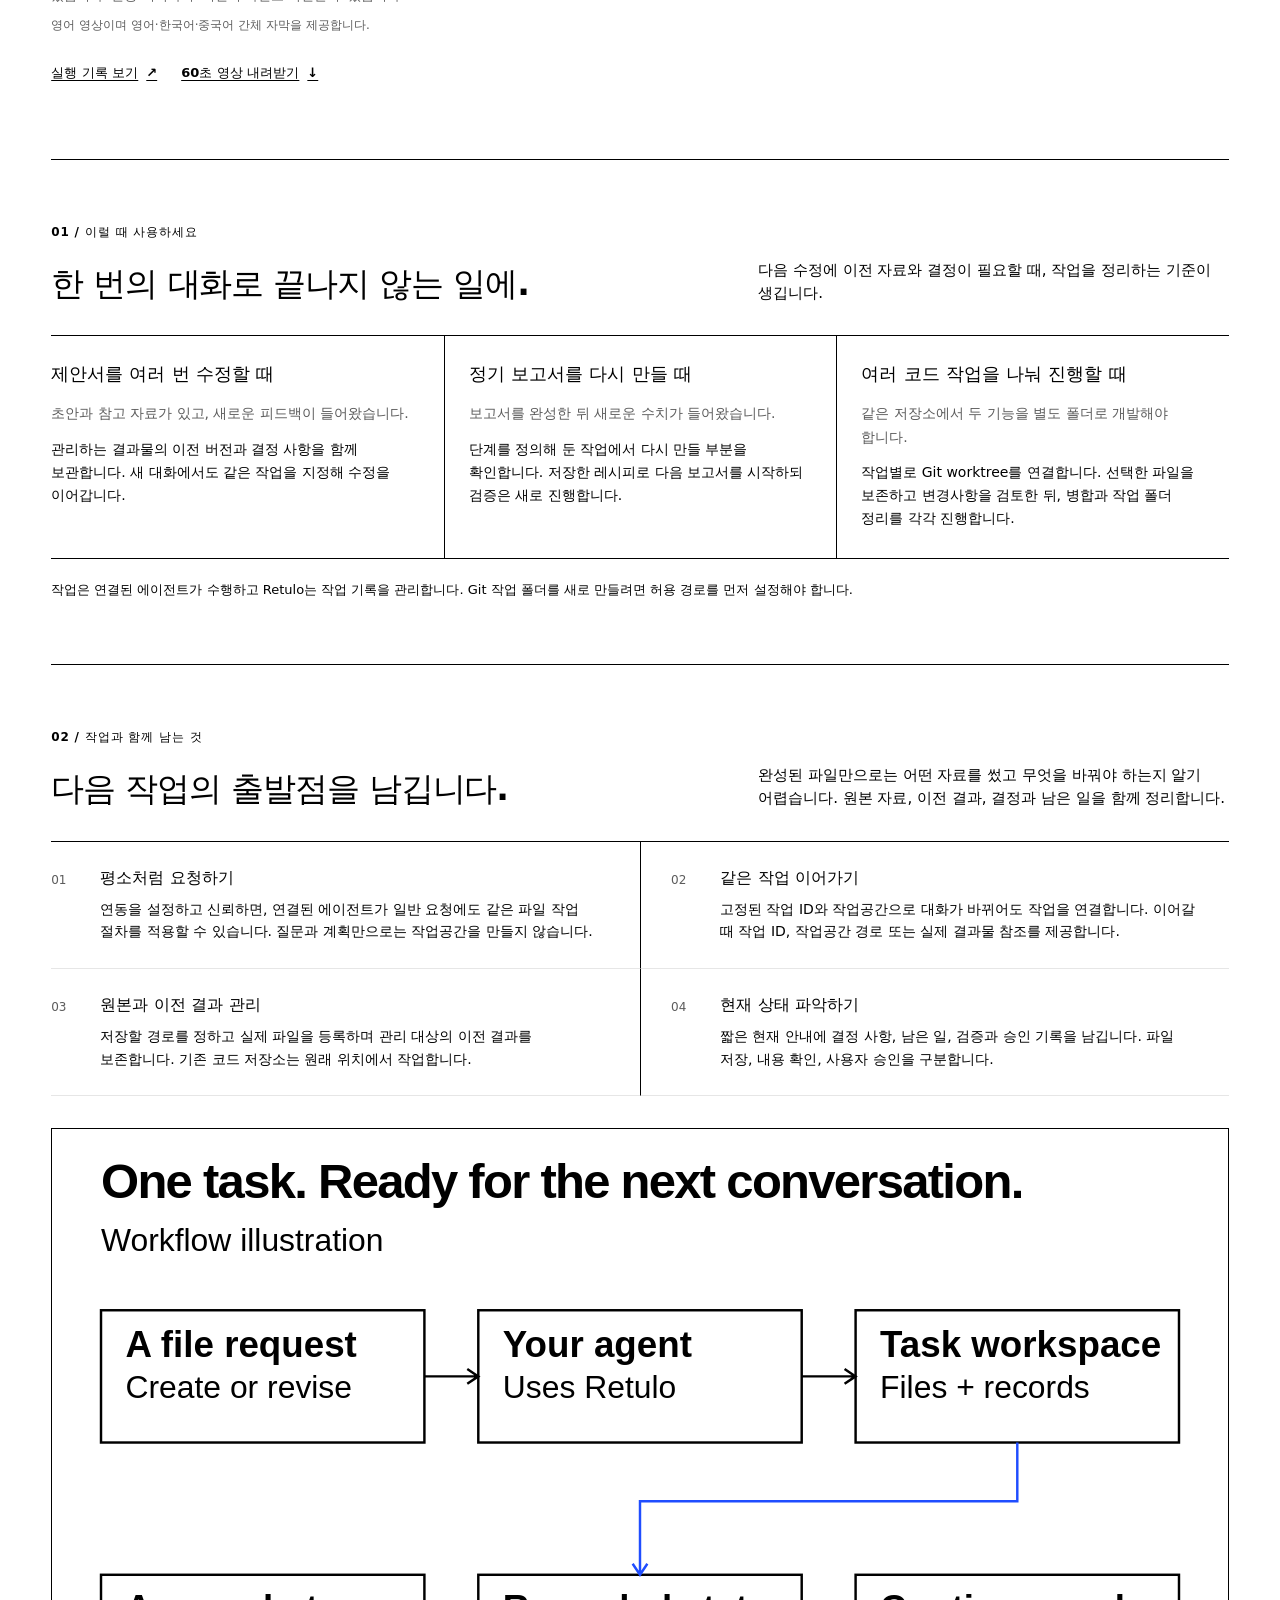
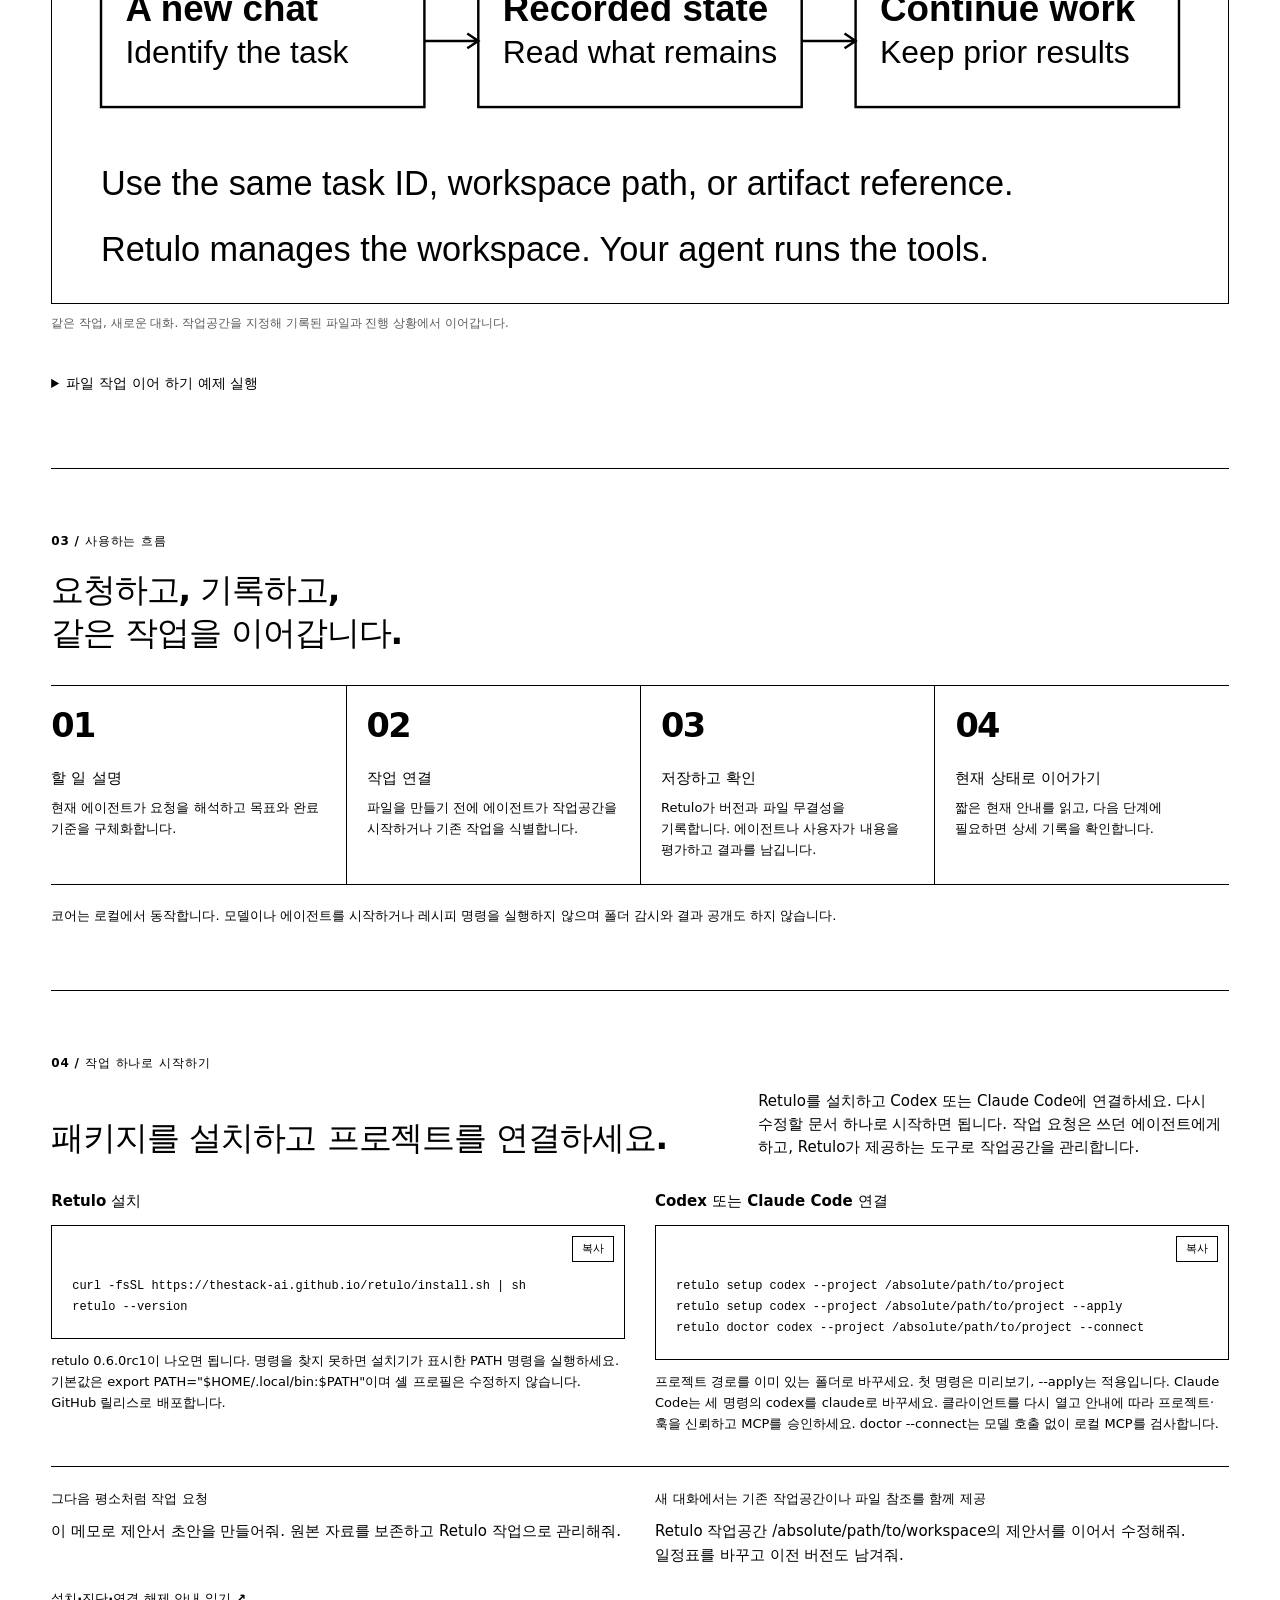
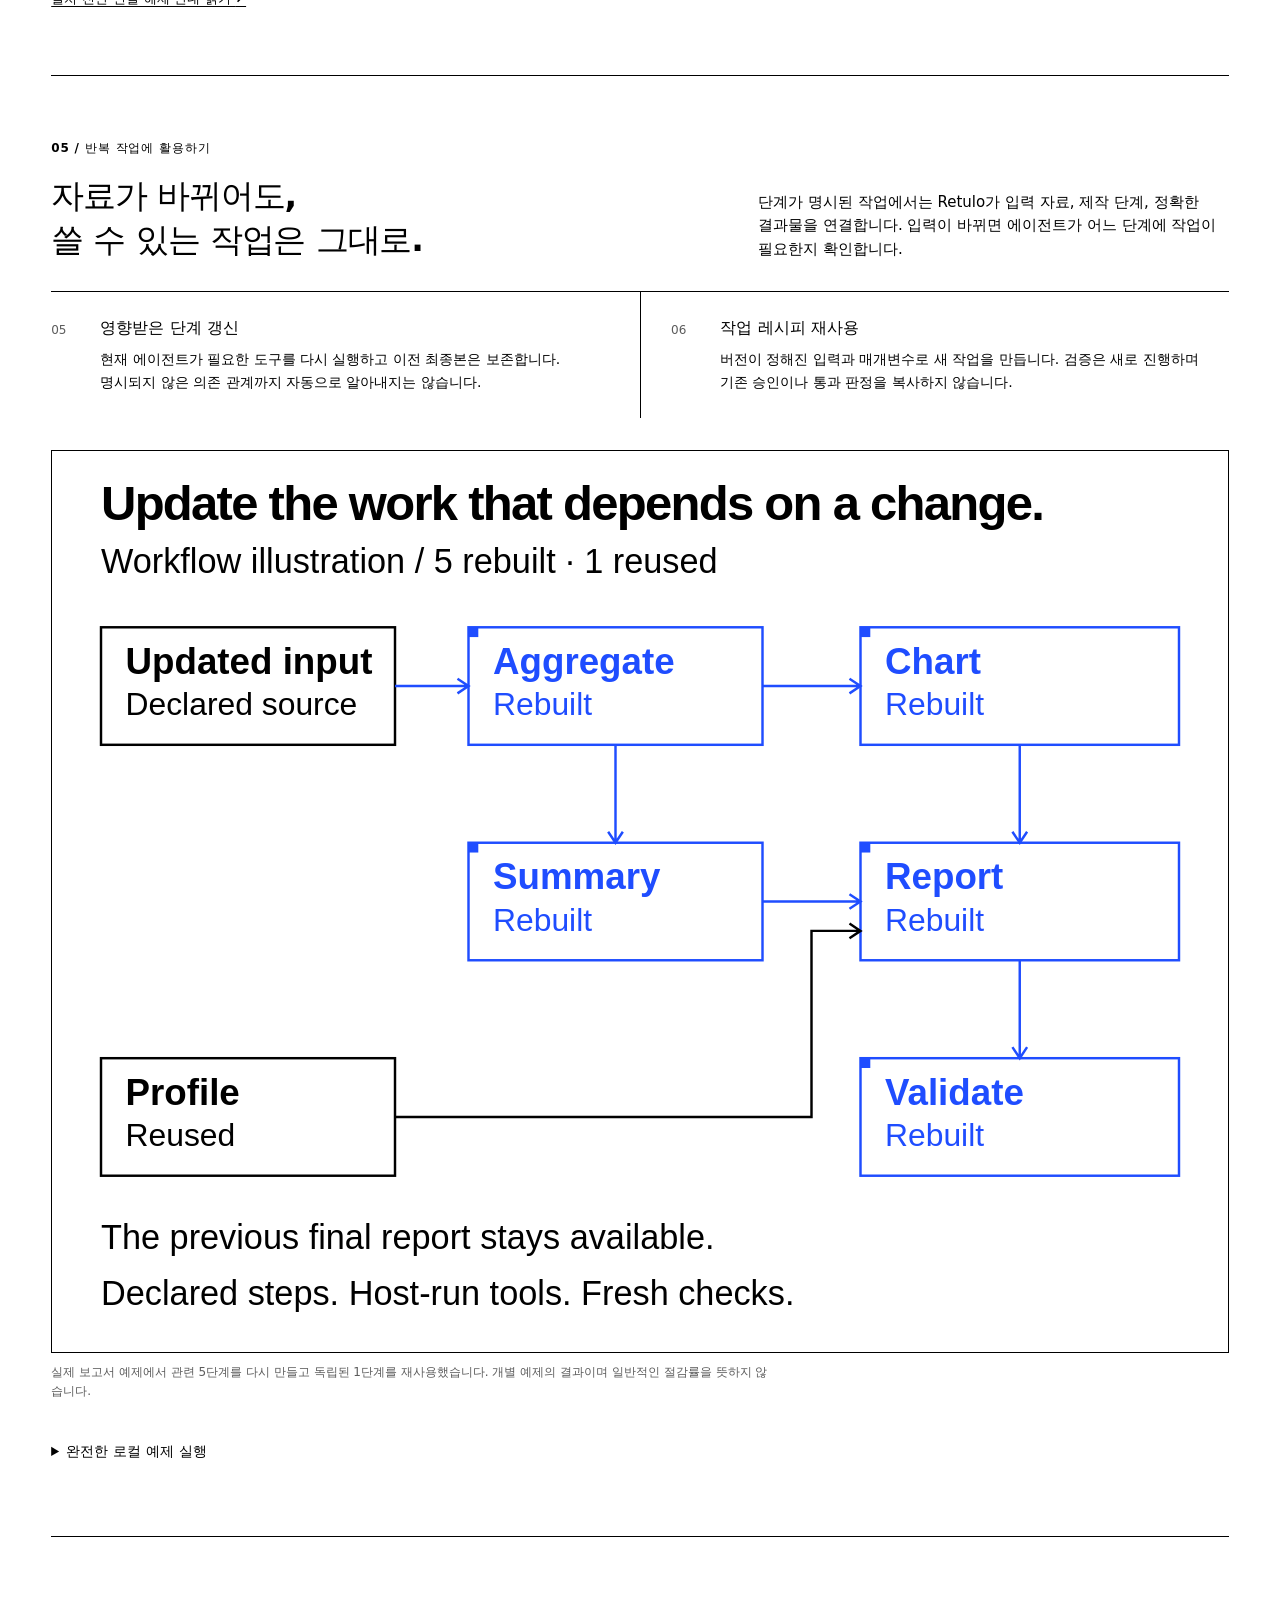
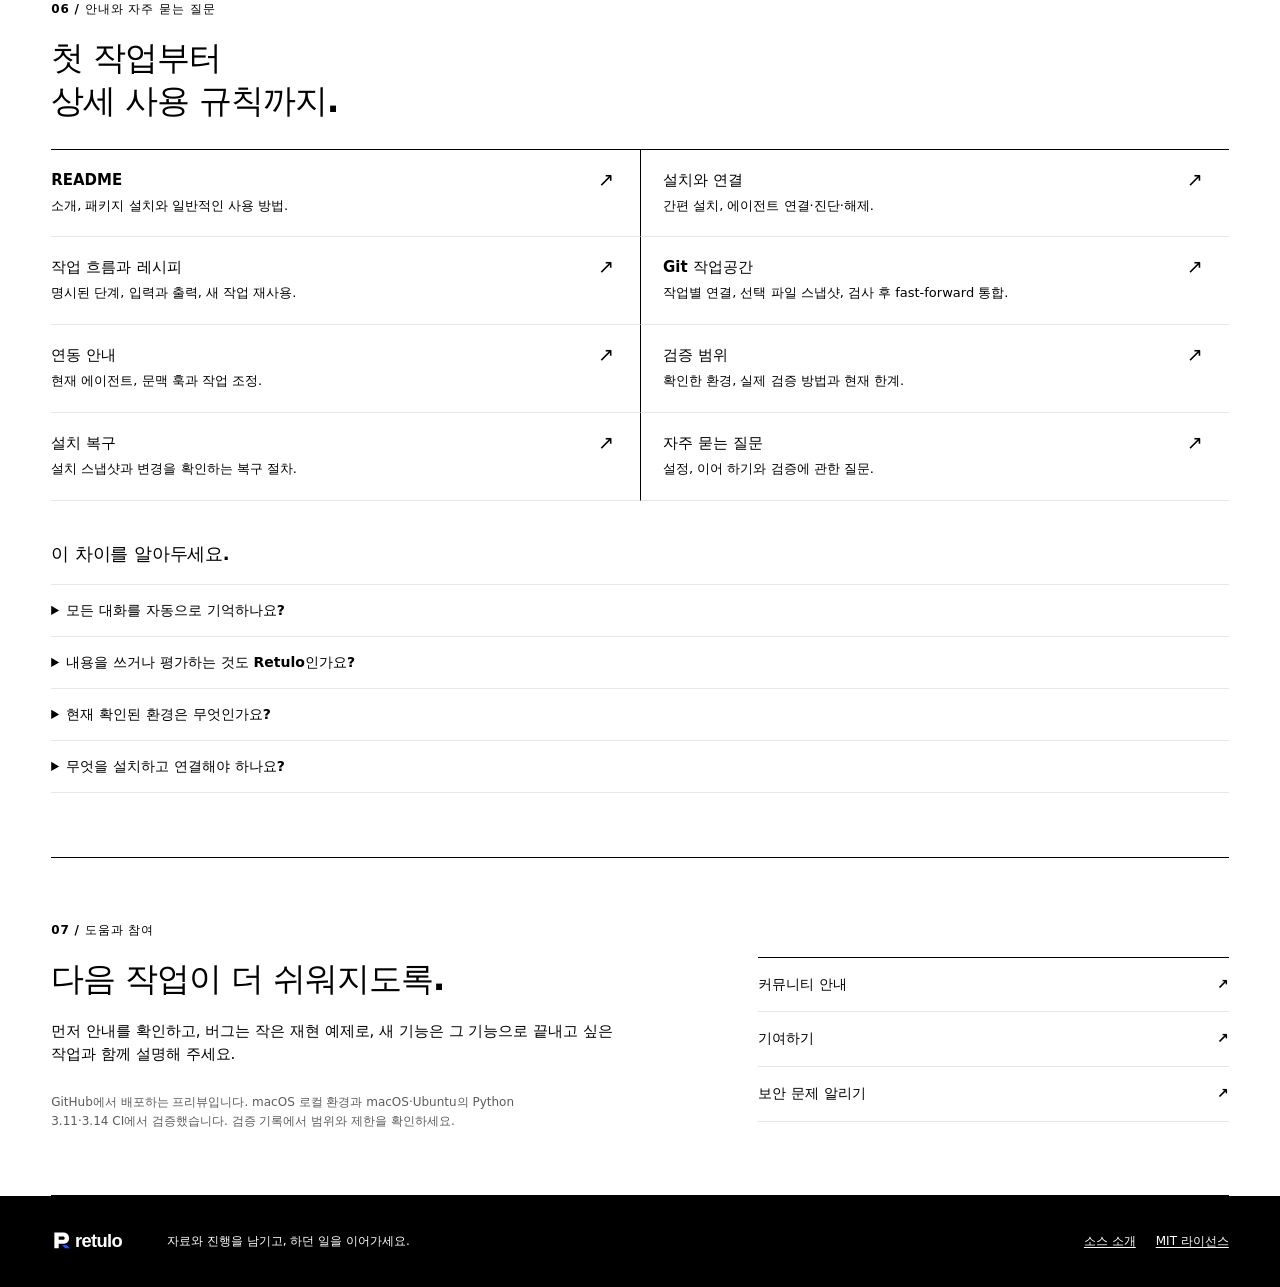
==== commit 0c8f9572: "Publish the Retulo v3 walkthrough" ====
--- a/site/ko/index.html
+++ b/site/ko/index.html
@@ -21,7 +21,7 @@
   <link rel="alternate" hreflang="x-default" href="https://thestack-ai.github.io/retulo/site/">
   <script type="application/ld+json">{"@context": "https://schema.org", "@type": "SoftwareSourceCode", "name": "Retulo", "description": "자료, 파일 버전, 결정과 남은 일을 작업별로 정리합니다. Codex·Claude Code에서 문서와 코드 작업을 같은 로컬 작업공간으로 이어가세요.", "url": "https://thestack-ai.github.io/retulo/site/ko/", "softwareVersion": "0.6.0rc1", "programmingLanguage": "Python", "runtimePlatform": "Python 3.11+", "operatingSystem": "macOS", "license": "https://opensource.org/license/mit", "inLanguage": "ko", "codeRepository": "https://github.com/TheStack-ai/retulo"}</script>
   <link rel="icon" type="image/svg+xml" href="../../assets/brand/symbol.svg">
-  <link rel="stylesheet" href="../styles.css?v=31d3d98bb553">
+  <link rel="stylesheet" href="../styles.css?v=32afe0b9965f">
   <script defer src="../app.js?v=313cf9c6bd0a"></script>
 </head>
 <body>
@@ -35,11 +35,24 @@
   <section class="hero" id="overview" aria-labelledby="hero-title">
     <div><p class="eyebrow"><span class="status-dot" aria-hidden="true"></span>프리뷰 버전<span class="version-tag">0.6.0rc1</span></p>
       <h1 id="hero-title">AI와 하던 일을,<br>이어서 완성하세요.</h1><p class="hero-intro">Retulo는 Codex·Claude Code에 연결하는 오픈소스 로컬 도구입니다. 자료, 파일 버전, 결정과 남은 일을 작업별로 정리합니다. 다음 대화에서 작업 ID나 경로를 지정해 하던 일을 이어가세요.</p>
-      <div class="hero-actions"><a class="button primary" href="#quick-start">Retulo 설치하기<span class="arrow" aria-hidden="true">↗</span></a><a class="button" href="#use-cases">사용 상황 보기<span class="arrow" aria-hidden="true">↓</span></a></div>
+      <div class="hero-actions"><a class="button primary" href="#quick-start">Retulo 설치하기<span class="arrow" aria-hidden="true">↗</span></a><a class="button" href="#demo">60초 데모 보기<span class="arrow" aria-hidden="true">↓</span></a></div>
     </div>
     <aside class="workspace-ledger" aria-label="작업공간이 함께 보관하는 것"><div class="ledger-top"><p>작업공간이 함께 보관하는 것</p><h2>파일.<br>진행 상황.<br>다음 할 일.</h2></div><div class="ledger-lines"><div class="ledger-line"><span>01</span><span>원본 자료</span></div><div class="ledger-line"><span>02</span><span>결과물 버전</span></div><div class="ledger-line"><span>03</span><span>결정 사항과 남은 일</span></div><div class="ledger-line"><span>04</span><span>검증과 승인 기록</span></div></div></aside>
   </section>
   <div class="facts" aria-label="Retulo 0.6.0rc1"><div class="fact"><strong>문서와 코드</strong><span>파일이 남는 작업에</span></div><div class="fact"><strong>내 컴퓨터</strong><span>로컬 작업공간에 보관</span></div><div class="fact"><strong>Codex · Claude</strong><span>쓰던 에이전트에 연결</span></div><div class="fact"><strong>MIT</strong><span>오픈소스 도구</span></div></div>
+  <section class="section video-demo" id="demo" aria-labelledby="video-title">
+    <p class="section-label">60초 데모</p><div class="section-heading"><h2 id="video-title">새 대화에서도 같은 작업, 이전 버전까지.</h2><p>첫 초안을 만든 뒤 새 Codex 대화에서 수정합니다. 같은 작업 ID로 이어가고, 이전 버전이 그대로 남는 과정을 확인하세요.</p></div>
+    <figure class="demo-player">
+      <video controls playsinline preload="metadata" width="1280" height="720" poster="../../assets/demo/retulo-60s-poster.jpg" aria-labelledby="video-title" aria-describedby="video-caption video-subtitles">
+        <source src="../../assets/demo/retulo-60s.mp4" type="video/mp4">
+        <track kind="subtitles" src="../../assets/demo/retulo-60s.en.vtt" srclang="en" label="English"><track kind="subtitles" src="../../assets/demo/retulo-60s.ko.vtt" srclang="ko" label="한국어" default><track kind="subtitles" src="../../assets/demo/retulo-60s.zh-CN.vtt" srclang="zh-CN" label="简体中文">
+        <p>이 브라우저에서는 영상을 재생할 수 없습니다. <a href="../../assets/demo/retulo-60s.mp4">60초 영상 내려받기</a></p>
+      </video>
+      <figcaption id="video-caption">두 번의 실제 Codex 대화에서 같은 제안서를 이어서 수정한 과정을 60초로 편집했습니다. 가상 데모 작업에서 Retulo 명령을 다시 실행한 터미널 화면을 담았습니다. 실행 기록과 두 버전의 파일도 확인할 수 있습니다.</figcaption>
+    </figure>
+    <p class="video-subtitles" id="video-subtitles">영어 영상이며 영어·한국어·중국어 간체 자막을 제공합니다.</p>
+    <div class="video-links"><a href="https://github.com/TheStack-ai/retulo/blob/main/examples/real-session/README.md">실행 기록 보기 <span aria-hidden="true">↗</span></a><a href="../../assets/demo/retulo-60s.mp4" download>60초 영상 내려받기 <span aria-hidden="true">↓</span></a></div>
+  </section>
   <section class="section" id="use-cases" aria-labelledby="cases-title">
     <p class="section-label">01 / 이럴 때 사용하세요</p><div class="section-heading"><h2 id="cases-title">한 번의 대화로 끝나지 않는 일에.</h2><p>다음 수정에 이전 자료와 결정이 필요할 때, 작업을 정리하는 기준이 생깁니다.</p></div>
     <div class="use-cases"><article class="use-case"><h3>제안서를 여러 번 수정할 때</h3><p class="case-situation">초안과 참고 자료가 있고, 새로운 피드백이 들어왔습니다.</p><p>관리하는 결과물의 이전 버전과 결정 사항을 함께 보관합니다. 새 대화에서도 같은 작업을 지정해 수정을 이어갑니다.</p></article><article class="use-case"><h3>정기 보고서를 다시 만들 때</h3><p class="case-situation">보고서를 완성한 뒤 새로운 수치가 들어왔습니다.</p><p>단계를 정의해 둔 작업에서 다시 만들 부분을 확인합니다. 저장한 레시피로 다음 보고서를 시작하되 검증은 새로 진행합니다.</p></article><article class="use-case"><h3>여러 코드 작업을 나눠 진행할 때</h3><p class="case-situation">같은 저장소에서 두 기능을 별도 폴더로 개발해야 합니다.</p><p>작업별로 Git worktree를 연결합니다. 선택한 파일을 보존하고 변경사항을 검토한 뒤, 병합과 작업 폴더 정리를 각각 진행합니다.</p></article></div><p class="note">작업은 연결된 에이전트가 수행하고 Retulo는 작업 기록을 관리합니다. Git 작업 폴더를 새로 만들려면 허용 경로를 먼저 설정해야 합니다.</p>
--- a/site/styles.css
+++ b/site/styles.css
@@ -7,3 +7,5 @@
 @media(max-width:720px){.use-cases{grid-template-columns:1fr}.use-case,.use-case+.use-case{padding:22px 0;border-left:0}.use-case+.use-case{border-top:1px solid var(--soft-rule)}.use-case h3{font-size:1rem;margin-bottom:10px}.use-case p{font-size:.8125rem}.fact strong{font-size:1.2rem}}
 
 @media(max-width:720px){html[lang=zh-CN] .section-heading h2,html[lang=zh-CN] .single-heading{word-break:normal;overflow-wrap:anywhere}}
+
+.demo-player{margin:0}.demo-player video{display:block;width:100%;height:auto;aspect-ratio:16/9;border:1px solid var(--ink);background:var(--ink)}.demo-player video:focus-visible{outline:3px solid var(--signal);outline-offset:5px}.demo-player figcaption{margin-top:12px;color:var(--muted);font-size:.8125rem;line-height:1.65;max-width:110ch}.video-subtitles{font-size:.75rem;color:var(--muted);margin:10px 0 0}.video-links{display:flex;flex-wrap:wrap;gap:12px 24px;margin-top:16px;font-size:.8125rem;font-weight:600}.video-links a{min-height:44px;display:inline-flex;align-items:center;gap:8px}@media(max-width:720px){.demo-player figcaption{font-size:.75rem}.video-subtitles{font-size:.6875rem}.video-links{font-size:.75rem;gap:8px 20px}}
